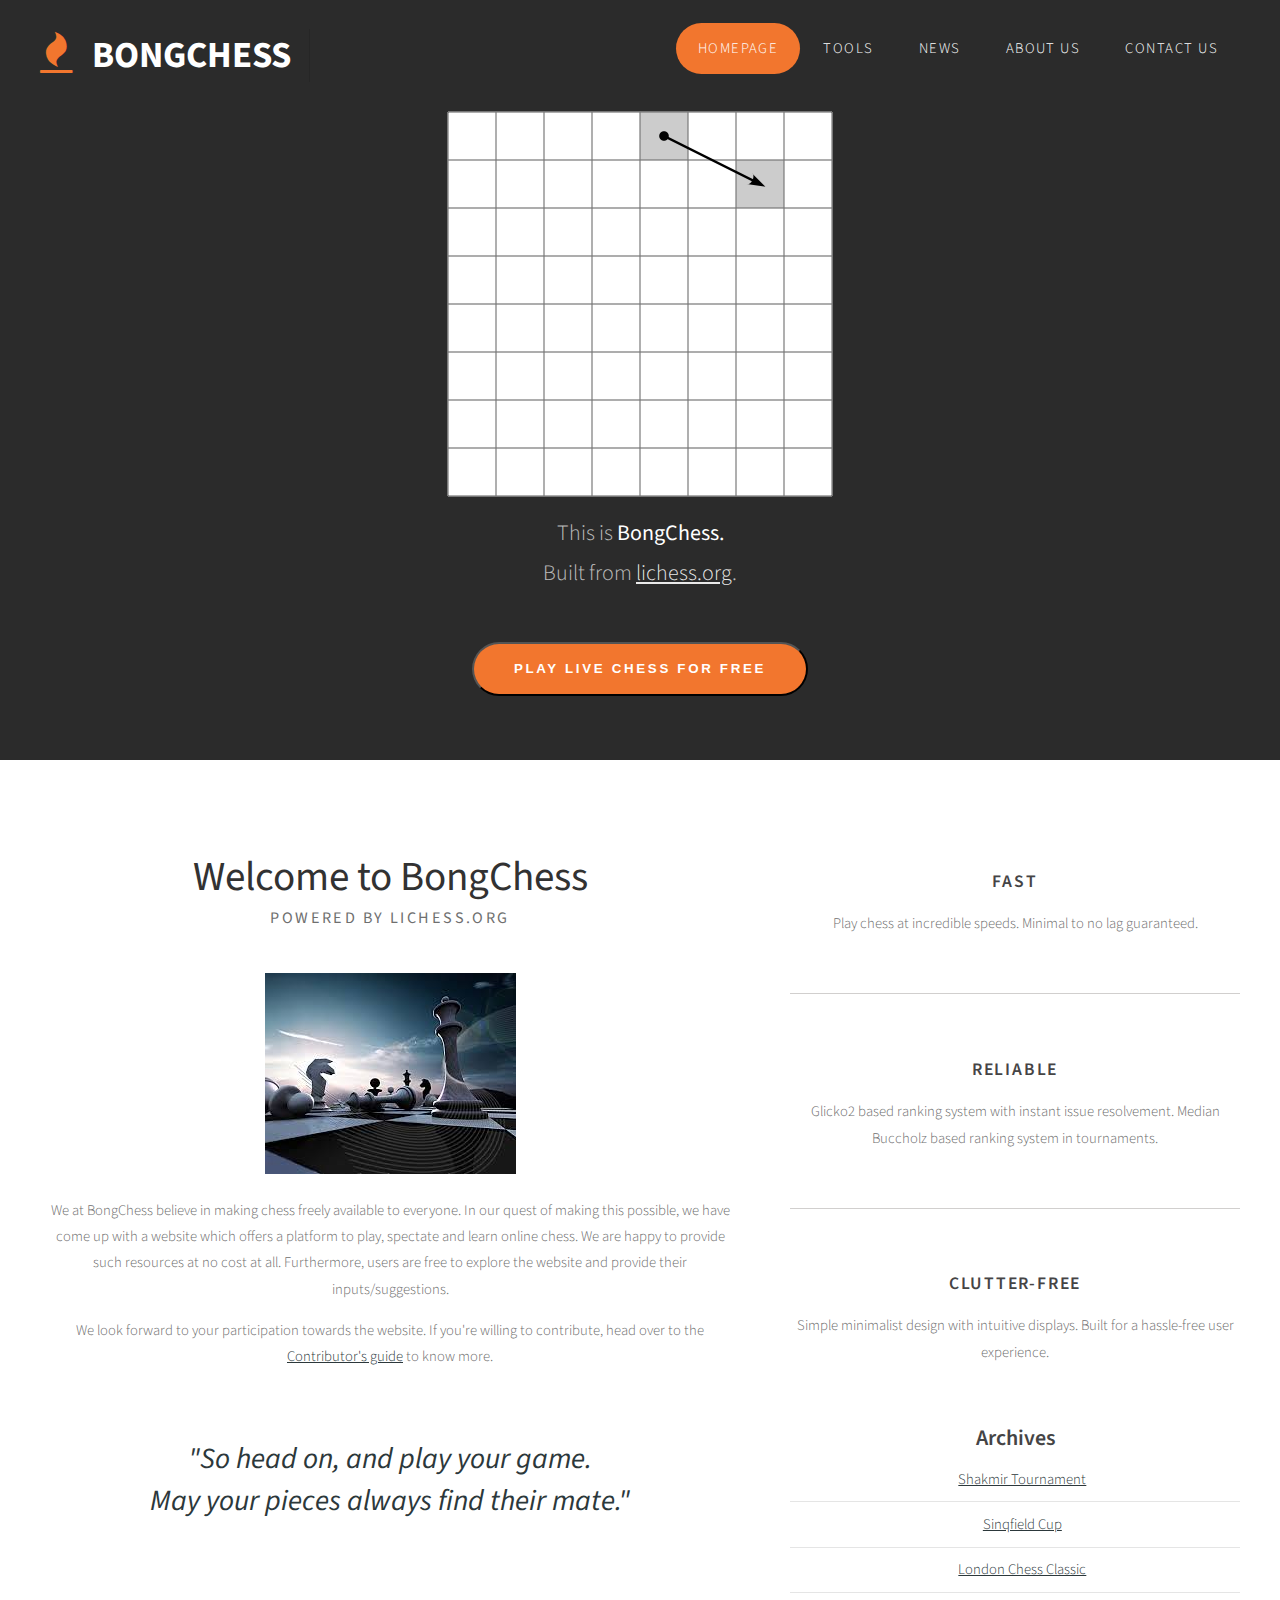
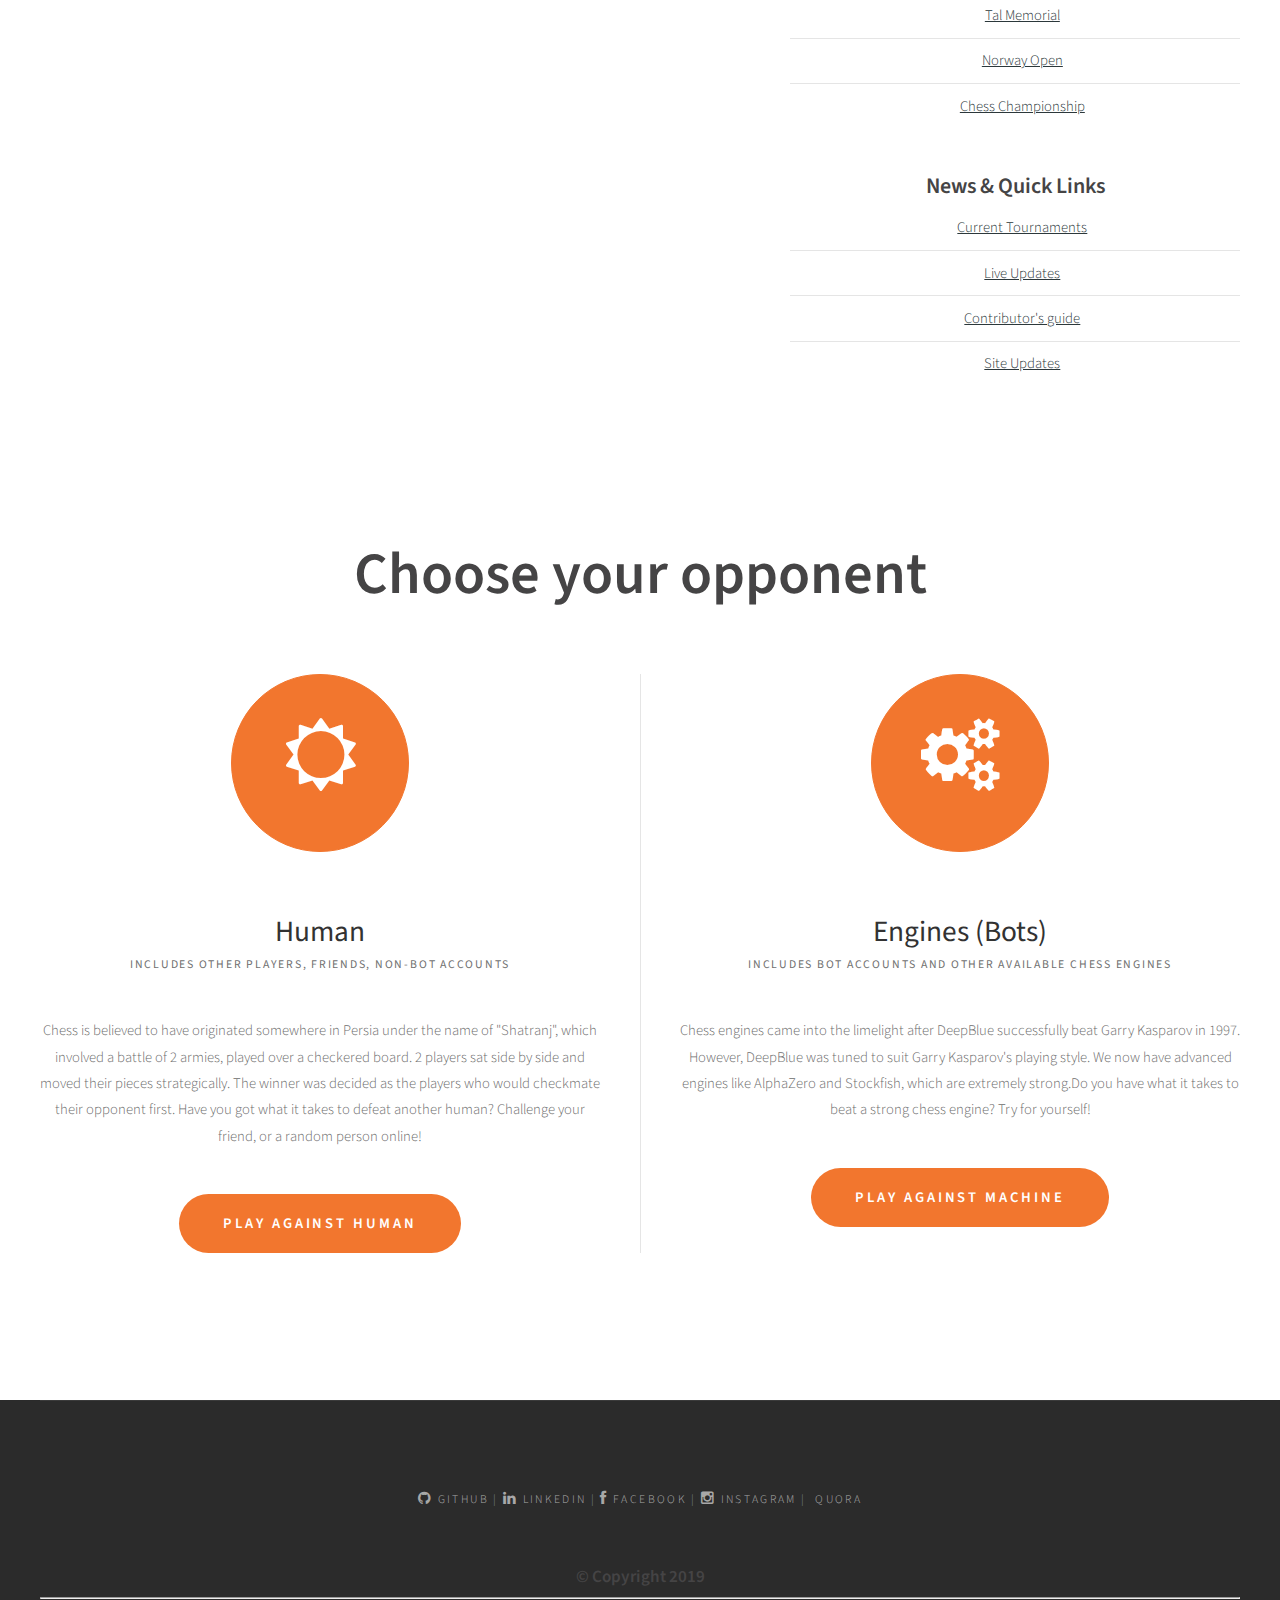
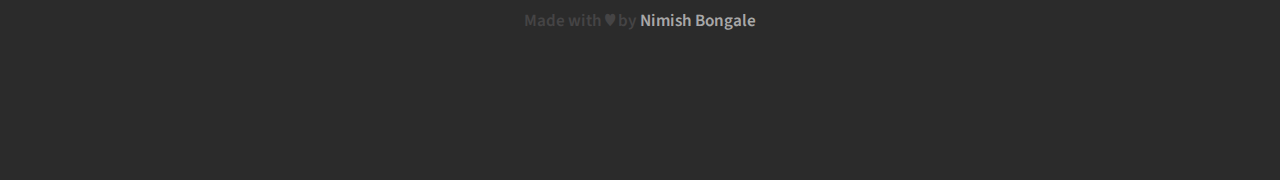
==== index.html @ 5dadd47b "Fixed spacing" ====
<!DOCTYPE html PUBLIC "-//W3C//DTD XHTML 1.0 Strict//EN" "http://www.w3.org/TR/xhtml1/DTD/xhtml1-strict.dtd">

<html xmlns="http://www.w3.org/1999/xhtml">
<head>
<meta http-equiv="Content-Type" content="text/html; charset=utf-8" />
<title></title>
<meta name="keywords" content="" />
<meta name="description" content="" />
<link href="http://fonts.googleapis.com/css?family=Source+Sans+Pro:200,300,400,600,700,900" rel="stylesheet" />
<link href="default.css" rel="stylesheet" type="text/css" media="all" />
<link href="fonts.css" rel="stylesheet" type="text/css" media="all" />

</head>

<body>
<div id="header-wrapper">
	<div id="header" class="container">
		<div id="logo">
			<h1><span class="fa fa-fire"></span><a href="./index.html">BongChess</a></h1>
		</div>
		<div id="menu">
			<ul>
				<li class="current_page_item"><a href="#" accesskey="1" title="">Homepage</a></li>
				<li><a href="./playpage.html" accesskey="2" title="">Tools</a></li>
				<li><a href="./news.html" accesskey="2" title="">News</a></li>
				<li><a href="./aboutus.html" accesskey="3" title="">About Us</a></li>
				<li><a href="./contactus.html" accesskey="4" title="">Contact Us</a></li>
			</ul>
		</div>
	</div>
	<center>
	<img src="images/knightstour.gif" alt="Not showing" lazyload="on"></img>
	</center>
</div>
<div id="banner-wrapper">
	<div id="banner" class="container">
		<p>This is <strong>BongChess.</strong><br>Built from <a href="https://www.lichess.org">lichess.org</a>.</p>
		<button class="button" onclick="scrollWin(0, 1600)">Play Live Chess For Free</button><br><br><br>
	</div>
</div>
<div id="wrapper">
<div id="page" class="container">
		<div id="content">
			<div class="title">
				<h2>Welcome to BongChess</h2>
				<span class="byline">Powered by lichess.org</span> </div>
			<p><img src="images/chessback.jpg" alt="Not showing" lazyload="on"/>
			</p>
			<p>We at BongChess believe in making chess freely available to everyone. In our quest of making this possible, we have come up with a website which offers a platform to play, spectate and learn online chess. We are happy to provide such resources at no cost at all. Furthermore, users are free to explore the website and provide their inputs/suggestions.</p>
			<p>We look forward to your participation towards the website. If you're willing to contribute, head over to the <a href="https://www.github.com/nimishbongale/BongChess">Contributor's guide</a> to know more.<br><br><br> <center><strong><a style="font-size:200%"><i>"So head on, and play your game.<br> May your pieces always find their mate."</strong></center></i></a></p>
		</div>
		<div id="sidebar">
			<ul class="style1">
				<li class="first">
					<h3>Fast</h3>
					<p>Play chess at incredible speeds. Minimal to no lag guaranteed.</p>
				</li>
				<li>
					<h3>Reliable</h3>
					<p>Glicko2 based ranking system with instant issue resolvement. Median Buccholz based ranking system in tournaments.</p>
				</li>
				<li>
					<h3>Clutter-Free</h3>
					<p>Simple minimalist design with intuitive displays. Built for a hassle-free user experience.</p>
				</li>
			</ul>
			<div id="stwo-col">
				<div class="sbox1">
					<h2>Archives</h2>
					<ul class="style2">
						<li><a href="https://www.fide.com/calendar.html">Shakmir Tournament</a></li>
						<li><a href="https://www.fide.com/calendar.html">Sinqfield Cup</a></li>
						<li><a href="https://www.fide.com/calendar.html">London Chess Classic</a></li>
						<li><a href="https://www.fide.com/calendar.html">Tal Memorial</a></li>
						<li><a href="https://www.fide.com/calendar.html">Norway Open</a></li>
						<li><a href="https://www.fide.com/calendar.html">Chess Championship</a></li>
					</ul>
				</div><br><br>
				<div class="sbox2">
					<h2>News & Quick Links</h2>
					<ul class="style2">
						<li><a href="https://www.fide.com/calendar.html">Current Tournaments</a></li>
						<li><a href="https://chess24.com/en/watch/live-tournaments">Live Updates</a></li>
						<li><a href="https://github.com/nimishbongale/BongChess/README.md">Contributor's guide</a></li>
						<li><a href="https://github.com/nimishbongale/BongChess">Site Updates</a></li>
					</ul>
				</div>
			</div>
		</div>
	</div>	<div id="featured-wrapper">
		<div id="featured" class="extra2 container">
			<div class="main-title">
				<h2>Choose your opponent</h2>
				<span class="byline"></span> </div>
	
			<div class="ebox1"> <span class="fa fa-sun-o"></span>
				<div class="title">
					<h2>Human</h2>
					<span class="byline">Includes other players, friends, non-bot accounts</span> </div>
				<p>Chess is believed to have originated somewhere in Persia under the name of "Shatranj", which involved a battle of 2 armies, played over a checkered board. 2 players sat side by side and moved their pieces strategically. The winner was decided as the players who would checkmate their opponent first.
					Have you got what it takes to defeat another human? Challenge your friend, or a random person online!
				</p>
				<a href="./pah.html" class="button">Play Against Human</a> </div>
			<div class="ebox2"> <span class="fa fa-cogs"></span>
				<div class="title">
					<h2>Engines (Bots)</h2>
					<span class="byline">Includes bot accounts and other available chess engines</span> </div>
				<p>Chess engines came into the limelight after DeepBlue successfully beat Garry Kasparov in 1997. However, DeepBlue was tuned to suit Garry Kasparov's playing style. We now have advanced engines like AlphaZero and Stockfish, which are extremely strong.Do you have what it takes to beat a strong chess engine? Try for yourself!</p>
				<a href="./pam.html" class="button">Play Against Machine</a> </div>
		</div>
	</div>
</div>
<div id="copyright" class="container">
	<p><a href="https://www.github.com/nimishbongale"><span class="fa fa-github"></span>&nbsp;Github</a><strong> | </strong><a href="https://www.linkedin.com/in/nimish-bongale"><span class="fa fa-linkedin"></span>&nbsp;Linkedin</a><strong> | </strong><a href="https://www.facebook.com/nimish.bongale"><span class="fa fa-facebook"></span>&nbsp;Facebook</a><strong> | </strong><a href="https://www.instagram.com/nimishbongale"><span class="fa fa-instagram"></span>&nbsp;Instagram</a><strong> | </strong><a href="https://www.quora.com/profile/Nimish-Bongale/profile/Nimish-Bongale"><span class="fa fa-quora"></span>&nbsp;Quora</a></p>
	<br><br><center><h3>&copy; Copyright 2019<hr>Made with &hearts; by <a href="https://www.linkedin.com/in/nimish-bongale">Nimish Bongale</a></h3></center>
</div>

<script>
	function scrollWin(x, y) {
	  window.scrollBy(x, y);
	}
	</script>
	</body>
</html>
---- default.css ----
html, body
{
	height: 100%;
}

body
{
	margin: 0px;
	padding: 0px;
	background: #2b2b2b;
	font-family: 'Source Sans Pro', sans-serif;
	font-size: 11pt;
	font-weight: 300;
	color: #6c6c6c
}

.container {
    margin-right: auto;
    margin-left: auto;
}

h1, h2, h3
{
	margin: 0;
	padding: 0;
	font-weight: 600;
	color: #454445;
}

p, ol, ul
{
	margin-top: 0;
}

ol, ul
{
	padding: 0;
	list-style: none;
}

p
{
	line-height: 180%;
}

a
{
	color: #2C383B;
}

a:hover
{
	text-decoration: none;
}

.bgimg{
	background-image: url("https://png.pngtree.com/thumb_back/fw800/back_pic/04/12/48/00581c2b95ac1d0.jpg");
	background-position: center;
  	background-repeat: no-repeat;
  	background-size: cover;
  	position: relative;
}
.container
{
	margin: 0px auto;
	width: 1200px;
}
	.image
{
	display: inline-block;
}

.image img
{
	display: block;
	width: 100%;
}

.image-full
{
	display: block;
	width: 100%;
	margin: 0 0 2em 0;
}

.image-left
{
	float: left;
	margin: 0 2em 2em 0;
}

.image-centered
{
	display: block;
	margin: 0 0 2em 0;
}

.image-centered img
{
	margin: 0 auto;
	width: auto;
}

	ul.style1
{
	margin: 0;
	padding: 0em 0em 0em 0em;
	overflow: hidden;
	list-style: none;
	color: #6c6c6c
}

ul.style1 li
{
	overflow: hidden;
	display: block;
	padding: 2.80em 0em;
	border-top: 1px solid #D1CFCE;
}

ul.style1 li:first-child
{
	padding-top: 0;
	border-top: none;
}

ul.style1 .image-left
{
	margin-bottom: 0;
}

ul.style1 h3
{
	padding: 1.2em 0em 1em 0em;
	letter-spacing: 0.10em;
	text-transform: uppercase;
	font-size: 1.2em;
	font-weight: 600;
	color: #454445;
}

ul.style1 a
{
	text-decoration: none;
	color: #525252;
}

ul.style1 a:hover
{
	text-decoration: underline;
	color: #525252;
}

ul.style2
{
	margin: 0;
	padding-top: 1em;
	list-style: none;
}

ul.style2 li
{
	border-top: solid 1px #E5E5E5;
	padding: 0.80em 0 0.80em 0;
	font-family: 0.80em;
}

ul.style2 li:before
{
	display: inline-block;
	padding: 4px;
	background: #DB3256;
}

ul.style2 a
{
	display: inline-block;
	margin-left: 1em;
}

ul.style2 li:first-child
{
	border-top: 0;
	padding-top: 0;
}

ul.style2 .icon
{
	color: #FFF;
}

ul.style3
{
	margin: 0;
	padding-top: 1em;
	list-style: none;
}

ul.style3 li
{
	border-top: solid 1px rgba(255,255,255,.2);
	padding: 1em 0 1em 0;
	font-family: 0.80em;
}

ul.style3 li:before
{
	display: inline-block;
	padding: 4px;
	background: #FFF;
}

ul.style3 a
{
	display: inline-block;
	margin-left: 1em;
	font-size: 1em !important;
	color: #FFF;
}

ul.style3 li:first-child
{
	border-top: 0;
	padding-top: 0;
}

ul.style3 .icon
{
	color: #DB3256;
}
	
ul.contact
{
	margin: 0;
	padding: 2em 0em 0em 0em;
	list-style: none;
}

ul.contact li
{
	display: inline-block;
	padding: 0em 0.30em;
	font-size: 1em;
}

ul.contact li span
{
	display: none;
	margin: 0;
	padding: 0;
}

ul.contact li a
{
	color: #FFF;
}

ul.contact li a:before
{
	display: inline-block;
	background: #3f3f3f;
	width: 40px;
	height: 40px;
	line-height: 40px;
	border-radius: 20px;
	text-align: center;
	color: #FFFFFF;
}

ul.contact li a.icon-twitter:before
{
	background: #2DAAE4;
}

ul.contact li a.icon-facebook:before
{
	background: #39599F;
}

ul.contact li a.icon-dribbble:before
{
	background: #C4376B;
}

ul.contact li a.icon-tumblr:before
{
	background: #31516A;
}

ul.contact li a.icon-rss:before
{
	background: #F2600B;
}

.button
{
	display: inline-block;
	padding: 1.3em 3em;
	background: #F2762E;
	border-radius: 30px;
	-moz-transition: opacity 0.25s ease-in-out;
	-webkit-transition: opacity 0.25s ease-in-out;
	-o-transition: opacity 0.25s ease-in-out;
	-ms-transition: opacity 0.25s ease-in-out;
	transition: opacity 0.25s ease-in-out;
	letter-spacing: 0.20em;
	text-decoration: none;
	text-transform: uppercase;
	font-weight: 600;
	color: #FFF;
}

.button:hover
{
	background: #E36922;
}

.button-big
{
	padding: 1.6em 4em;
	font-size: 1.4em;
	font-weight: 900;
}

.title
{
	margin-bottom: 3em;
}

.title h2
{
	font-weight: 400;
	font-size: 2.8em;
	color: #323232;
}

.title .byline
{
	letter-spacing: 0.15em;
	text-transform: uppercase;
	font-weight: 400;
	font-size: 1.1em;
	color: #6F6F6F;
}

#header-wrapper
{
	background: #2b2b2b;
}

#header
{
	position: relative;
	height: 100px;
}

#logo
{
	position: absolute;
	top: 2em;
	width: 100%;
}

#logo h1
{
	display: inline-block;
	font-size: 2.5em;
	text-transform: uppercase;
	font-weight: 700;
	color: #ED7070;
	padding-right: 0.50em;
	border-right: 1px solid rgba(0,0,0,.1);
}

#logo span
{
	display: inline-block;
	padding-right: .50em;
	letter-spacing: 0.10em;
	text-transform: uppercase;
	font-size: 0.90em;
}

#logo a
{
	text-decoration: none;
	color: #FFF;
}

#logo .fa
{
	color: #F2762E;
}

#logo .fa:after
{
	position: absolute;
	display: inline-block;
	padding-right: 2em;
}

#menu
{
	position: absolute;
	right: 0;
	top: 1.6em;
}

#menu ul
{
	display: inline-block;
}

#menu li
{
	display: block;
	float: left;
	text-align: center;
}

#menu li a, #menu li span
{
	display: inline-block;
	margin-left: 1px;
	padding: 1em 1.5em 1em 1.5em;
	letter-spacing: 0.10em;
	text-decoration: none;
	font-size: 1em;
	text-transform: uppercase;
	outline: 0;
	color: #FFF;
}

#menu .current_page_item a
{
	background: #F2762E;
	border-radius: 30px;
	color: #FFF;
}
	

#header-featured
{
	padding: 10em 0em;
	background-image: url(images/pic.jpg);
	background-position: center;
	background-size: cover;
}

#banner
{
	overflow: hidden;
	width: 1000px;
	text-align: center;
	color: rgba(255,255,255,.7);
	font-size: 1.5em;
}

#banner a
{
	color: rgba(255,255,255,.9);
}

#banner h2
{
	padding-bottom: 0.50em;
	font-weight: 400;
	font-size: 3em;
	color: #FFF;
}

#banner .button
{
	margin-top: 2em;
	border-radius: 50px;
}

#banner strong
{
	color: #FFF;
}

#banner span
{
	display: block;
	padding-top: 0.20em;
	text-transform: uppercase;
	font-size: 1.2em;
	color: #A2A2A2;
}

#wrapper
{
	background: #FFF;
}

#page
{
	overflow: hidden;
	padding: 6em 0em 0em 0em;
	background: #FFF;
	text-align: center;
}

#page .button
{
	margin-top: 2em;
}

#content
{
	float: left;
	width: 700px;
}


#sidebar
{
	float: right;
	width: 450px;
}

#copyright
{
	overflow: hidden;
	padding: 6em 0em 10em 0em;
	border-top: 1px solid rgba(255,255,255,0.08);
}

#copyright p
{
	letter-spacing: 0.20em;
	text-align: center;
	text-transform: uppercase;
	font-size: 0.80em;
	color: rgba(255,255,255,0.3);
}

#copyright a
{
	text-decoration: none;
	color: rgba(255,255,255,0.6);
}

#featured-wrapper
{
	overflow: hidden;
	padding: 10em 0em;
	background: #FFF;
	text-align: center;
}

#featured
{
	overflow: hidden;
}

#featured .main-title
{
	margin-bottom: 4em;
}

#featured .main-title h2
{
	font-size: 4em;
}

#featured .main-title .byline
{
	font-size: 2em;
}

#featured-wrapper .fa
{
	display: inline-block;
	margin-bottom: 1em;
	width: 3em;
	height: 3em;
	line-height: 3em;
	font-size: 4em;
	color: #FFF;
	background: #F2762E;
	border: 1px solid #F2762E;
	border-radius: 50%;
}

.column1,  .column2,  .column3,  .column4
{
	width: 282px;
}

.column1,  .column2
{
	float: left;
	margin-right: 24px;
}

.column3
{
	float: left;
}

.column4
{
	float: right;
}

#slider-wrapper
{
	padding: 6em 0em;
	background: #DB3256;
}

#slider
{
	margin: 0em auto 0em auto;
	width: 1200px;
	position: relative;
}

#slider .viewer
{
	width: 1000px;
	height: 375px;
	margin: 0 auto;
	overflow: hidden;
}

#slider .viewer .reel
{
	display: none;
	height: 375px;
}

#slider .viewer .reel .slide
{
	position: relative;
	width: 1000px;
	height: 375px;
}

#slider .viewer .reel h2
{
	position: absolute;
	top: 130px;
	left: 0;
	width: 1200px;
	height: 80px;
	line-height: 80px;
	background: #111111;
	text-align: center;
	opacity: 0.85;
	font-weight: normal;
	color: #ffffff;
	font-size: 2.25em;
}

#slider .viewer .reel p
{
	position: absolute;
	top: 210px;
	left: 0;
	width: 1200px;
	height: 40px;
	line-height: 40px;
	background: #0074C6;
	text-align: center;
	opacity: 0.85;
	font-weight: normal;
	color: #ffffff;
	font-size: 1.1em;
}

#slider .icon
{
	font-size: 4em;
	color: #FFF;
}

#slider .previous-button
{
	position: absolute;
	top: 150px;
	left: 0;
}

#slider .next-button
{
	position: absolute;
	top: 150px;
	right: 0;
}

#slider .indicator
{
	margin: 30px auto 0 auto;
}

#slider .indicator ul
{
	list-style: none;
	padding: 0;
	margin: 0;
	text-align: center;
}

#slider .indicator ul li
{
	display: inline-block;
	width: 12px;
	height: 12px;
	text-indent: -9999em;
	background: #c8c8c8;
	margin: 0 2px 0 2px;
	border-radius: 8px;
	border-bottom: solid 1px #ffffff;
	border-top: solid 1px #909090;
}

#slider .indicator ul li.active
{
	background: #505050;
	border-top: solid 1px #505050;
}

#footer-wrapper
{
	overflow: hidden;
	padding: 7em 0em;
	color: rgba(255,255,255,0.5);
}


#footer .title h2
{
	font-size: 2em;
	font-weight: 300;
	color: #FFF;
}

#footer .title .byline
{
	display: block;
	padding-top: 1em;
	text-transform: uppercase;
	font-size: 0.80em;
	color: rgba(255,255,255,0.5);
}

#footer .column1,
#footer .column2
{
	width: 560px;
}

#footer .column1
{
	float: left;
}

#footer .column2
{
	float: right;
}

#footer .button
{
	margin-top: 2em;
}

#extra
{
	overflow: hidden;
	margin: 5em auto 2em auto;
	padding: 2em 0em 2em 0em;
	background: #ECECEC;
}

#extra h2
{
	margin: 0em;
	padding: 0em;
	font-weight: 400;
	font-size: 2.4em;
	color: #555555;
}

#extra span
{
	display: block;
	padding-top: 0.20em;
	text-transform: uppercase;
	font-size: 1.2em;
	color: #A2A2A2;
}

.margin-btm
{
	overflow: hidden;
	margin-bottom: 5em;
	padding-bottom: 5em;
	border-bottom: 1px solid rgba(0,0,0,.1);
}

.extra2 .button
{
	margin-top: 2em;
}

.extra2 .title h2
{
	font-size: 2em;
}

.extra2 .title .byline
{
	font-size: 0.80em;
}

.extra2 .ebox1,
.extra2 .ebox2
{
	width: 560px;
}

.extra2  .ebox1
{
	float: left;
	padding-right: 40px;
	border-right: 1px solid rgba(0,0,0,.1);
}

.extra2 .ebox2
{
	float: right;
}
---- fonts.css ----
@charset 'UTF-8';

@font-face
{
	font-family: 'FontAwesome';
	src: url('fonts/fontawesome-webfont.eot?v=3.0.1');
	src: url('fonts/fontawesome-webfont.eot?#iefix&v=3.0.1') format('embedded-opentype'),
	     url('fonts/fontawesome-webfont.woff?v=3.0.1') format('woff'),
	     url('fonts/fontawesome-webfont.ttf?v=3.0.1') format('truetype'),
	     url('fonts/fontawesome-webfont.svg#FontAwesome') format('svg');
	font-weight: normal;
	font-style: normal;
}

@font-face
{
	font-family: 'Font-Awesome-Social';
	src: url('fonts/fontawesome-social-webfont.eot');
	src: url('fonts/fontawesome-social-webfont.eot?#iefix') format('embedded-opentype'),
	     url('fonts/fontawesome-social-webfont.woff') format('woff'),
		 url('fonts/fontawesome-social-webfont.ttf') format('truetype'),
		 url('fonts/fontawesome-social-webfont.svg#Font-Awesome-More') format('svg');
	font-weight: normal;
	font-style: normal;
}

.fa
	{
		text-decoration: none;
	}

		.fa:before
		{
			display:inline-block;
			font-family: FontAwesome;
			font-size: 1.25em;
			text-decoration: none;
			font-style: normal;
			font-weight: normal;
			line-height: 1;
			-webkit-font-smoothing:antialiased;
			-moz-osx-font-smoothing:grayscale;
		}

		.fa-lg{font-size:1.3333333333333333em;line-height:.75em;vertical-align:-15%}
		.fa-2x{font-size:2em}
		.fa-3x{font-size:3em}
		.fa-4x{font-size:4em}
		.fa-5x{font-size:5em}
		.fa-fw{width:1.2857142857142858em;text-align:center}
		.fa-ul{padding-left:0;margin-left:2.142857142857143em;list-style-type:none}.fa-ul>li{position:relative}
		.fa-li{position:absolute;left:-2.142857142857143em;width:2.142857142857143em;top:.14285714285714285em;text-align:center}.fa-li.fa-lg{left:-1.8571428571428572em}
		.fa-border{padding:.2em .25em .15em;border:solid .08em #eee;border-radius:.1em}
		.pull-right{float:right}
		.pull-left{float:left}
		.fa.pull-left{margin-right:.3em}
		.fa.pull-right{margin-left:.3em}
		.fa-spin{-webkit-animation:spin 2s infinite linear;-moz-animation:spin 2s infinite linear;-o-animation:spin 2s infinite linear;animation:spin 2s infinite linear}
		@-moz-keyframes spin{0%{-moz-transform:rotate(0deg)} 100%{-moz-transform:rotate(359deg)}}@-webkit-keyframes spin{0%{-webkit-transform:rotate(0deg)} 100%{-webkit-transform:rotate(359deg)}}@-o-keyframes spin{0%{-o-transform:rotate(0deg)} 100%{-o-transform:rotate(359deg)}}@-ms-keyframes spin{0%{-ms-transform:rotate(0deg)} 100%{-ms-transform:rotate(359deg)}}@keyframes spin{0%{transform:rotate(0deg)} 100%{transform:rotate(359deg)}}.fa-rotate-90{filter:progid:DXImageTransform.Microsoft.BasicImage(rotation=1);-webkit-transform:rotate(90deg);-moz-transform:rotate(90deg);-ms-transform:rotate(90deg);-o-transform:rotate(90deg);transform:rotate(90deg)}
		.fa-rotate-180{filter:progid:DXImageTransform.Microsoft.BasicImage(rotation=2);-webkit-transform:rotate(180deg);-moz-transform:rotate(180deg);-ms-transform:rotate(180deg);-o-transform:rotate(180deg);transform:rotate(180deg)}
		.fa-rotate-270{filter:progid:DXImageTransform.Microsoft.BasicImage(rotation=3);-webkit-transform:rotate(270deg);-moz-transform:rotate(270deg);-ms-transform:rotate(270deg);-o-transform:rotate(270deg);transform:rotate(270deg)}
		.fa-flip-horizontal{filter:progid:DXImageTransform.Microsoft.BasicImage(rotation=0, mirror=1);-webkit-transform:scale(-1, 1);-moz-transform:scale(-1, 1);-ms-transform:scale(-1, 1);-o-transform:scale(-1, 1);transform:scale(-1, 1)}
		.fa-flip-vertical{filter:progid:DXImageTransform.Microsoft.BasicImage(rotation=2, mirror=1);-webkit-transform:scale(1, -1);-moz-transform:scale(1, -1);-ms-transform:scale(1, -1);-o-transform:scale(1, -1);transform:scale(1, -1)}
		.fa-stack{position:relative;display:inline-block;width:2em;height:2em;line-height:2em;vertical-align:middle}
		.fa-stack-1x,.fa-stack-2x{position:absolute;left:0;width:100%;text-align:center}
		.fa-stack-1x{line-height:inherit}
		.fa-stack-2x{font-size:2em}
		.fa-inverse{color:#fff}
		.fa-glass:before{content:"\f000"}
		.fa-music:before{content:"\f001"}
		.fa-search:before{content:"\f002"}
		.fa-envelope-o:before{content:"\f003"}
		.fa-heart:before{content:"\f004"}
		.fa-star:before{content:"\f005"}
		.fa-star-o:before{content:"\f006"}
		.fa-user:before{content:"\f007"}
		.fa-film:before{content:"\f008"}
		.fa-th-large:before{content:"\f009"}
		.fa-th:before{content:"\f00a"}
		.fa-th-list:before{content:"\f00b"}
		.fa-check:before{content:"\f00c"}
		.fa-times:before{content:"\f00d"}
		.fa-search-plus:before{content:"\f00e"}
		.fa-search-minus:before{content:"\f010"}
		.fa-power-off:before{content:"\f011"}
		.fa-signal:before{content:"\f012"}
		.fa-gear:before,.fa-cog:before{content:"\f013"}
		.fa-trash-o:before{content:"\f014"}
		.fa-home:before{content:"\f015"}
		.fa-file-o:before{content:"\f016"}
		.fa-clock-o:before{content:"\f017"}
		.fa-road:before{content:"\f018"}
		.fa-download:before{content:"\f019"}
		.fa-arrow-circle-o-down:before{content:"\f01a"}
		.fa-arrow-circle-o-up:before{content:"\f01b"}
		.fa-inbox:before{content:"\f01c"}
		.fa-play-circle-o:before{content:"\f01d"}
		.fa-rotate-right:before,.fa-repeat:before{content:"\f01e"}
		.fa-refresh:before{content:"\f021"}
		.fa-list-alt:before{content:"\f022"}
		.fa-lock:before{content:"\f023"}
		.fa-flag:before{content:"\f024"}
		.fa-headphones:before{content:"\f025"}
		.fa-volume-off:before{content:"\f026"}
		.fa-volume-down:before{content:"\f027"}
		.fa-volume-up:before{content:"\f028"}
		.fa-qrcode:before{content:"\f029"}
		.fa-barcode:before{content:"\f02a"}
		.fa-tag:before{content:"\f02b"}
		.fa-tags:before{content:"\f02c"}
		.fa-book:before{content:"\f02d"}
		.fa-bookmark:before{content:"\f02e"}
		.fa-print:before{content:"\f02f"}
		.fa-camera:before{content:"\f030"}
		.fa-font:before{content:"\f031"}
		.fa-bold:before{content:"\f032"}
		.fa-italic:before{content:"\f033"}
		.fa-text-height:before{content:"\f034"}
		.fa-text-width:before{content:"\f035"}
		.fa-align-left:before{content:"\f036"}
		.fa-align-center:before{content:"\f037"}
		.fa-align-right:before{content:"\f038"}
		.fa-align-justify:before{content:"\f039"}
		.fa-list:before{content:"\f03a"}
		.fa-dedent:before,.fa-outdent:before{content:"\f03b"}
		.fa-indent:before{content:"\f03c"}
		.fa-video-camera:before{content:"\f03d"}
		.fa-picture-o:before{content:"\f03e"}
		.fa-pencil:before{content:"\f040"}
		.fa-map-marker:before{content:"\f041"}
		.fa-adjust:before{content:"\f042"}
		.fa-tint:before{content:"\f043"}
		.fa-edit:before,.fa-pencil-square-o:before{content:"\f044"}
		.fa-share-square-o:before{content:"\f045"}
		.fa-check-square-o:before{content:"\f046"}
		.fa-move:before{content:"\f047"}
		.fa-step-backward:before{content:"\f048"}
		.fa-fast-backward:before{content:"\f049"}
		.fa-backward:before{content:"\f04a"}
		.fa-play:before{content:"\f04b"}
		.fa-pause:before{content:"\f04c"}
		.fa-stop:before{content:"\f04d"}
		.fa-forward:before{content:"\f04e"}
		.fa-fast-forward:before{content:"\f050"}
		.fa-step-forward:before{content:"\f051"}
		.fa-eject:before{content:"\f052"}
		.fa-chevron-left:before{content:"\f053"}
		.fa-chevron-right:before{content:"\f054"}
		.fa-plus-circle:before{content:"\f055"}
		.fa-minus-circle:before{content:"\f056"}
		.fa-times-circle:before{content:"\f057"}
		.fa-check-circle:before{content:"\f058"}
		.fa-question-circle:before{content:"\f059"}
		.fa-info-circle:before{content:"\f05a"}
		.fa-crosshairs:before{content:"\f05b"}
		.fa-times-circle-o:before{content:"\f05c"}
		.fa-check-circle-o:before{content:"\f05d"}
		.fa-ban:before{content:"\f05e"}
		.fa-arrow-left:before{content:"\f060"}
		.fa-arrow-right:before{content:"\f061"}
		.fa-arrow-up:before{content:"\f062"}
		.fa-arrow-down:before{content:"\f063"}
		.fa-mail-forward:before,.fa-share:before{content:"\f064"}
		.fa-resize-full:before{content:"\f065"}
		.fa-resize-small:before{content:"\f066"}
		.fa-plus:before{content:"\f067"}
		.fa-minus:before{content:"\f068"}
		.fa-asterisk:before{content:"\f069"}
		.fa-exclamation-circle:before{content:"\f06a"}
		.fa-gift:before{content:"\f06b"}
		.fa-leaf:before{content:"\f06c"}
		.fa-fire:before{content:"\f06d"}
		.fa-eye:before{content:"\f06e"}
		.fa-eye-slash:before{content:"\f070"}
		.fa-warning:before,.fa-exclamation-triangle:before{content:"\f071"}
		.fa-plane:before{content:"\f072"}
		.fa-calendar:before{content:"\f073"}
		.fa-random:before{content:"\f074"}
		.fa-comment:before{content:"\f075"}
		.fa-magnet:before{content:"\f076"}
		.fa-chevron-up:before{content:"\f077"}
		.fa-chevron-down:before{content:"\f078"}
		.fa-retweet:before{content:"\f079"}
		.fa-shopping-cart:before{content:"\f07a"}
		.fa-folder:before{content:"\f07b"}
		.fa-folder-open:before{content:"\f07c"}
		.fa-resize-vertical:before{content:"\f07d"}
		.fa-resize-horizontal:before{content:"\f07e"}
		.fa-bar-chart-o:before{content:"\f080"}
		.fa-twitter-square:before{content:"\f081"}
		.fa-facebook-square:before{content:"\f082"}
		.fa-camera-retro:before{content:"\f083"}
		.fa-key:before{content:"\f084"}
		.fa-gears:before,.fa-cogs:before{content:"\f085"}
		.fa-comments:before{content:"\f086"}
		.fa-thumbs-o-up:before{content:"\f087"}
		.fa-thumbs-o-down:before{content:"\f088"}
		.fa-star-half:before{content:"\f089"}
		.fa-heart-o:before{content:"\f08a"}
		.fa-sign-out:before{content:"\f08b"}
		.fa-linkedin-square:before{content:"\f08c"}
		.fa-thumb-tack:before{content:"\f08d"}
		.fa-external-link:before{content:"\f08e"}
		.fa-sign-in:before{content:"\f090"}
		.fa-trophy:before{content:"\f091"}
		.fa-github-square:before{content:"\f092"}
		.fa-upload:before{content:"\f093"}
		.fa-lemon-o:before{content:"\f094"}
		.fa-phone:before{content:"\f095"}
		.fa-square-o:before{content:"\f096"}
		.fa-bookmark-o:before{content:"\f097"}
		.fa-phone-square:before{content:"\f098"}
		.fa-twitter:before{content:"\f099"}
		.fa-facebook:before{content:"\f09a"}
		.fa-github:before{content:"\f09b"}
		.fa-unlock:before{content:"\f09c"}
		.fa-credit-card:before{content:"\f09d"}
		.fa-rss:before{content:"\f09e"}
		.fa-hdd-o:before{content:"\f0a0"}
		.fa-bullhorn:before{content:"\f0a1"}
		.fa-bell:before{content:"\f0f3"}
		.fa-certificate:before{content:"\f0a3"}
		.fa-hand-o-right:before{content:"\f0a4"}
		.fa-hand-o-left:before{content:"\f0a5"}
		.fa-hand-o-up:before{content:"\f0a6"}
		.fa-hand-o-down:before{content:"\f0a7"}
		.fa-arrow-circle-left:before{content:"\f0a8"}
		.fa-arrow-circle-right:before{content:"\f0a9"}
		.fa-arrow-circle-up:before{content:"\f0aa"}
		.fa-arrow-circle-down:before{content:"\f0ab"}
		.fa-globe:before{content:"\f0ac"}
		.fa-wrench:before{content:"\f0ad"}
		.fa-tasks:before{content:"\f0ae"}
		.fa-filter:before{content:"\f0b0"}
		.fa-briefcase:before{content:"\f0b1"}
		.fa-fullscreen:before{content:"\f0b2"}
		.fa-group:before{content:"\f0c0"}
		.fa-chain:before,.fa-link:before{content:"\f0c1"}
		.fa-cloud:before{content:"\f0c2"}
		.fa-flask:before{content:"\f0c3"}
		.fa-cut:before,.fa-scissors:before{content:"\f0c4"}
		.fa-copy:before,.fa-files-o:before{content:"\f0c5"}
		.fa-paperclip:before{content:"\f0c6"}
		.fa-save:before,.fa-floppy-o:before{content:"\f0c7"}
		.fa-square:before{content:"\f0c8"}
		.fa-reorder:before{content:"\f0c9"}
		.fa-list-ul:before{content:"\f0ca"}
		.fa-list-ol:before{content:"\f0cb"}
		.fa-strikethrough:before{content:"\f0cc"}
		.fa-underline:before{content:"\f0cd"}
		.fa-table:before{content:"\f0ce"}
		.fa-magic:before{content:"\f0d0"}
		.fa-truck:before{content:"\f0d1"}
		.fa-pinterest:before{content:"\f0d2"}
		.fa-pinterest-square:before{content:"\f0d3"}
		.fa-google-plus-square:before{content:"\f0d4"}
		.fa-google-plus:before{content:"\f0d5"}
		.fa-money:before{content:"\f0d6"}
		.fa-caret-down:before{content:"\f0d7"}
		.fa-caret-up:before{content:"\f0d8"}
		.fa-caret-left:before{content:"\f0d9"}
		.fa-caret-right:before{content:"\f0da"}
		.fa-columns:before{content:"\f0db"}
		.fa-unsorted:before,.fa-sort:before{content:"\f0dc"}
		.fa-sort-down:before,.fa-sort-asc:before{content:"\f0dd"}
		.fa-sort-up:before,.fa-sort-desc:before{content:"\f0de"}
		.fa-envelope:before{content:"\f0e0"}
		.fa-linkedin:before{content:"\f0e1"}
		.fa-rotate-left:before,.fa-undo:before{content:"\f0e2"}
		.fa-legal:before,.fa-gavel:before{content:"\f0e3"}
		.fa-dashboard:before,.fa-tachometer:before{content:"\f0e4"}
		.fa-comment-o:before{content:"\f0e5"}
		.fa-comments-o:before{content:"\f0e6"}
		.fa-flash:before,.fa-bolt:before{content:"\f0e7"}
		.fa-sitemap:before{content:"\f0e8"}
		.fa-umbrella:before{content:"\f0e9"}
		.fa-paste:before,.fa-clipboard:before{content:"\f0ea"}
		.fa-lightbulb-o:before{content:"\f0eb"}
		.fa-exchange:before{content:"\f0ec"}
		.fa-cloud-download:before{content:"\f0ed"}
		.fa-cloud-upload:before{content:"\f0ee"}
		.fa-user-md:before{content:"\f0f0"}
		.fa-stethoscope:before{content:"\f0f1"}
		.fa-suitcase:before{content:"\f0f2"}
		.fa-bell-o:before{content:"\f0a2"}
		.fa-coffee:before{content:"\f0f4"}
		.fa-cutlery:before{content:"\f0f5"}
		.fa-file-text-o:before{content:"\f0f6"}
		.fa-building:before{content:"\f0f7"}
		.fa-hospital:before{content:"\f0f8"}
		.fa-ambulance:before{content:"\f0f9"}
		.fa-medkit:before{content:"\f0fa"}
		.fa-fighter-jet:before{content:"\f0fb"}
		.fa-beer:before{content:"\f0fc"}
		.fa-h-square:before{content:"\f0fd"}
		.fa-plus-square:before{content:"\f0fe"}
		.fa-angle-double-left:before{content:"\f100"}
		.fa-angle-double-right:before{content:"\f101"}
		.fa-angle-double-up:before{content:"\f102"}
		.fa-angle-double-down:before{content:"\f103"}
		.fa-angle-left:before{content:"\f104"}
		.fa-angle-right:before{content:"\f105"}
		.fa-angle-up:before{content:"\f106"}
		.fa-angle-down:before{content:"\f107"}
		.fa-desktop:before{content:"\f108"}
		.fa-laptop:before{content:"\f109"}
		.fa-tablet:before{content:"\f10a"}
		.fa-mobile-phone:before,.fa-mobile:before{content:"\f10b"}
		.fa-circle-o:before{content:"\f10c"}
		.fa-quote-left:before{content:"\f10d"}
		.fa-quote-right:before{content:"\f10e"}
		.fa-spinner:before{content:"\f110"}
		.fa-circle:before{content:"\f111"}
		.fa-mail-reply:before,.fa-reply:before{content:"\f112"}
		.fa-github-alt:before{content:"\f113"}
		.fa-folder-o:before{content:"\f114"}
		.fa-folder-open-o:before{content:"\f115"}
		.fa-expand-o:before{content:"\f116"}
		.fa-collapse-o:before{content:"\f117"}
		.fa-smile-o:before{content:"\f118"}
		.fa-frown-o:before{content:"\f119"}
		.fa-meh-o:before{content:"\f11a"}
		.fa-gamepad:before{content:"\f11b"}
		.fa-keyboard-o:before{content:"\f11c"}
		.fa-flag-o:before{content:"\f11d"}
		.fa-flag-checkered:before{content:"\f11e"}
		.fa-terminal:before{content:"\f120"}
		.fa-code:before{content:"\f121"}
		.fa-reply-all:before{content:"\f122"}
		.fa-mail-reply-all:before{content:"\f122"}
		.fa-star-half-empty:before,.fa-star-half-full:before,.fa-star-half-o:before{content:"\f123"}
		.fa-location-arrow:before{content:"\f124"}
		.fa-crop:before{content:"\f125"}
		.fa-code-fork:before{content:"\f126"}
		.fa-unlink:before,.fa-chain-broken:before{content:"\f127"}
		.fa-question:before{content:"\f128"}
		.fa-info:before{content:"\f129"}
		.fa-exclamation:before{content:"\f12a"}
		.fa-superscript:before{content:"\f12b"}
		.fa-subscript:before{content:"\f12c"}
		.fa-eraser:before{content:"\f12d"}
		.fa-puzzle-piece:before{content:"\f12e"}
		.fa-microphone:before{content:"\f130"}
		.fa-microphone-slash:before{content:"\f131"}
		.fa-shield:before{content:"\f132"}
		.fa-calendar-o:before{content:"\f133"}
		.fa-fire-extinguisher:before{content:"\f134"}
		.fa-rocket:before{content:"\f135"}
		.fa-maxcdn:before{content:"\f136"}
		.fa-chevron-circle-left:before{content:"\f137"}
		.fa-chevron-circle-right:before{content:"\f138"}
		.fa-chevron-circle-up:before{content:"\f139"}
		.fa-chevron-circle-down:before{content:"\f13a"}
		.fa-html5:before{content:"\f13b"}
		.fa-css3:before{content:"\f13c"}
		.fa-anchor:before{content:"\f13d"}
		.fa-unlock-o:before{content:"\f13e"}
		.fa-bullseye:before{content:"\f140"}
		.fa-ellipsis-horizontal:before{content:"\f141"}
		.fa-ellipsis-vertical:before{content:"\f142"}
		.fa-rss-square:before{content:"\f143"}
		.fa-play-circle:before{content:"\f144"}
		.fa-ticket:before{content:"\f145"}
		.fa-minus-square:before{content:"\f146"}
		.fa-minus-square-o:before{content:"\f147"}
		.fa-level-up:before{content:"\f148"}
		.fa-level-down:before{content:"\f149"}
		.fa-check-square:before{content:"\f14a"}
		.fa-pencil-square:before{content:"\f14b"}
		.fa-external-link-square:before{content:"\f14c"}
		.fa-share-square:before{content:"\f14d"}
		.fa-compass:before{content:"\f14e"}
		.fa-toggle-down:before,.fa-caret-square-o-down:before{content:"\f150"}
		.fa-toggle-up:before,.fa-caret-square-o-up:before{content:"\f151"}
		.fa-toggle-right:before,.fa-caret-square-o-right:before{content:"\f152"}
		.fa-euro:before,.fa-eur:before{content:"\f153"}
		.fa-gbp:before{content:"\f154"}
		.fa-dollar:before,.fa-usd:before{content:"\f155"}
		.fa-rupee:before,.fa-inr:before{content:"\f156"}
		.fa-cny:before,.fa-rmb:before,.fa-yen:before,.fa-jpy:before{content:"\f157"}
		.fa-ruble:before,.fa-rouble:before,.fa-rub:before{content:"\f158"}
		.fa-won:before,.fa-krw:before{content:"\f159"}
		.fa-bitcoin:before,.fa-btc:before{content:"\f15a"}
		.fa-file:before{content:"\f15b"}
		.fa-file-text:before{content:"\f15c"}
		.fa-sort-alpha-asc:before{content:"\f15d"}
		.fa-sort-alpha-desc:before{content:"\f15e"}
		.fa-sort-amount-asc:before{content:"\f160"}
		.fa-sort-amount-desc:before{content:"\f161"}
		.fa-sort-numeric-asc:before{content:"\f162"}
		.fa-sort-numeric-desc:before{content:"\f163"}
		.fa-thumbs-up:before{content:"\f164"}
		.fa-thumbs-down:before{content:"\f165"}
		.fa-youtube-square:before{content:"\f166"}
		.fa-youtube:before{content:"\f167"}
		.fa-xing:before{content:"\f168"}
		.fa-xing-square:before{content:"\f169"}
		.fa-youtube-play:before{content:"\f16a"}
		.fa-dropbox:before{content:"\f16b"}
		.fa-stack-overflow:before{content:"\f16c"}
		.fa-instagram:before{content:"\f16d"}
		.fa-flickr:before{content:"\f16e"}
		.fa-adn:before{content:"\f170"}
		.fa-bitbucket:before{content:"\f171"}
		.fa-bitbucket-square:before{content:"\f172"}
		.fa-tumblr:before{content:"\f173"}
		.fa-tumblr-square:before{content:"\f174"}
		.fa-long-arrow-down:before{content:"\f175"}
		.fa-long-arrow-up:before{content:"\f176"}
		.fa-long-arrow-left:before{content:"\f177"}
		.fa-long-arrow-right:before{content:"\f178"}
		.fa-apple:before{content:"\f179"}
		.fa-windows:before{content:"\f17a"}
		.fa-android:before{content:"\f17b"}
		.fa-linux:before{content:"\f17c"}
		.fa-dribbble:before{content:"\f17d"}
		.fa-skype:before{content:"\f17e"}
		.fa-foursquare:before{content:"\f180"}
		.fa-trello:before{content:"\f181"}
		.fa-female:before{content:"\f182"}
		.fa-male:before{content:"\f183"}
		.fa-gittip:before{content:"\f184"}
		.fa-sun-o:before{content:"\f185"}
		.fa-moon-o:before{content:"\f186"}
		.fa-archive:before{content:"\f187"}
		.fa-bug:before{content:"\f188"}
		.fa-vk:before{content:"\f189"}
		.fa-weibo:before{content:"\f18a"}
		.fa-renren:before{content:"\f18b"}
		.fa-pagelines:before{content:"\f18c"}
		.fa-stack-exchange:before{content:"\f18d"}
		.fa-arrow-circle-o-right:before{content:"\f18e"}
		.fa-arrow-circle-o-left:before{content:"\f190"}
		.fa-toggle-left:before,.fa-caret-square-o-left:before{content:"\f191"}
		.fa-dot-circle-o:before{content:"\f192"}
		.fa-wheelchair:before{content:"\f193"}
		.fa-vimeo-square:before{content:"\f194"}
		.fa-turkish-lira:before,.fa-try:before{content:"\f195"}
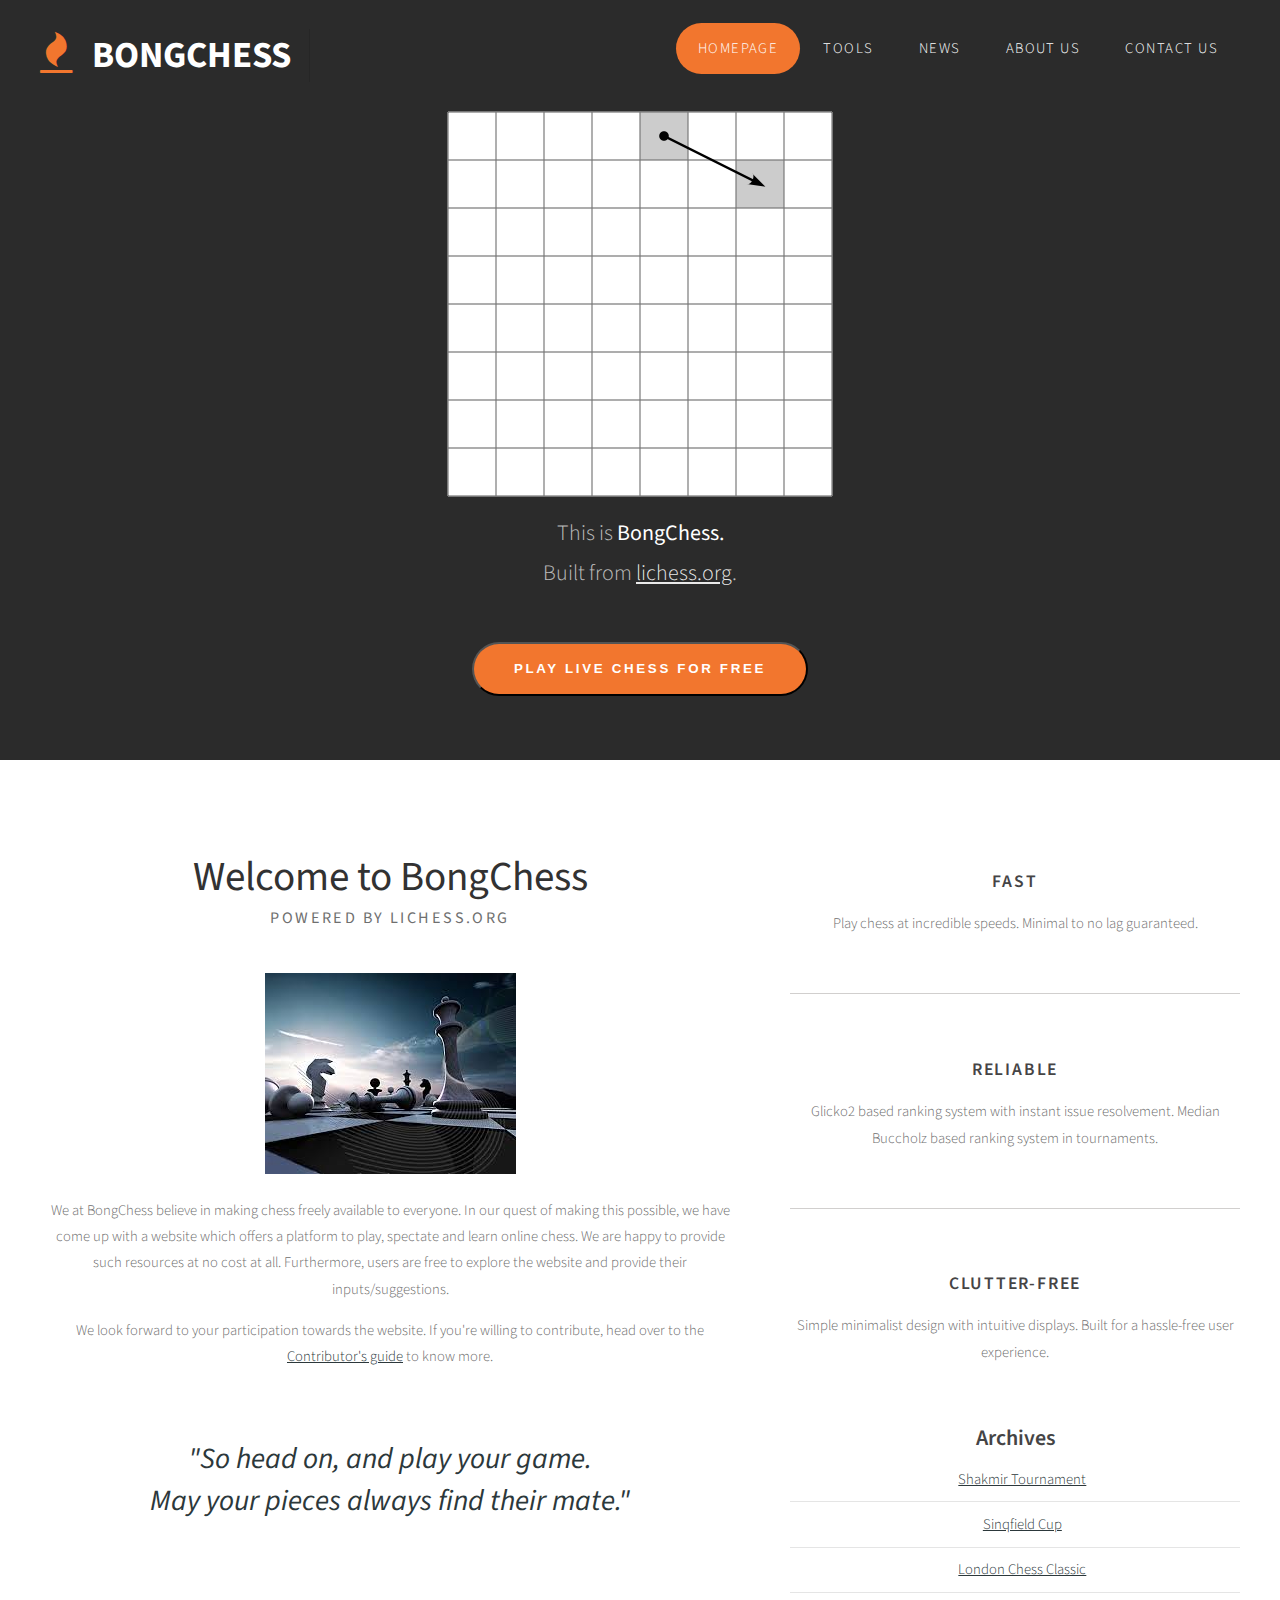
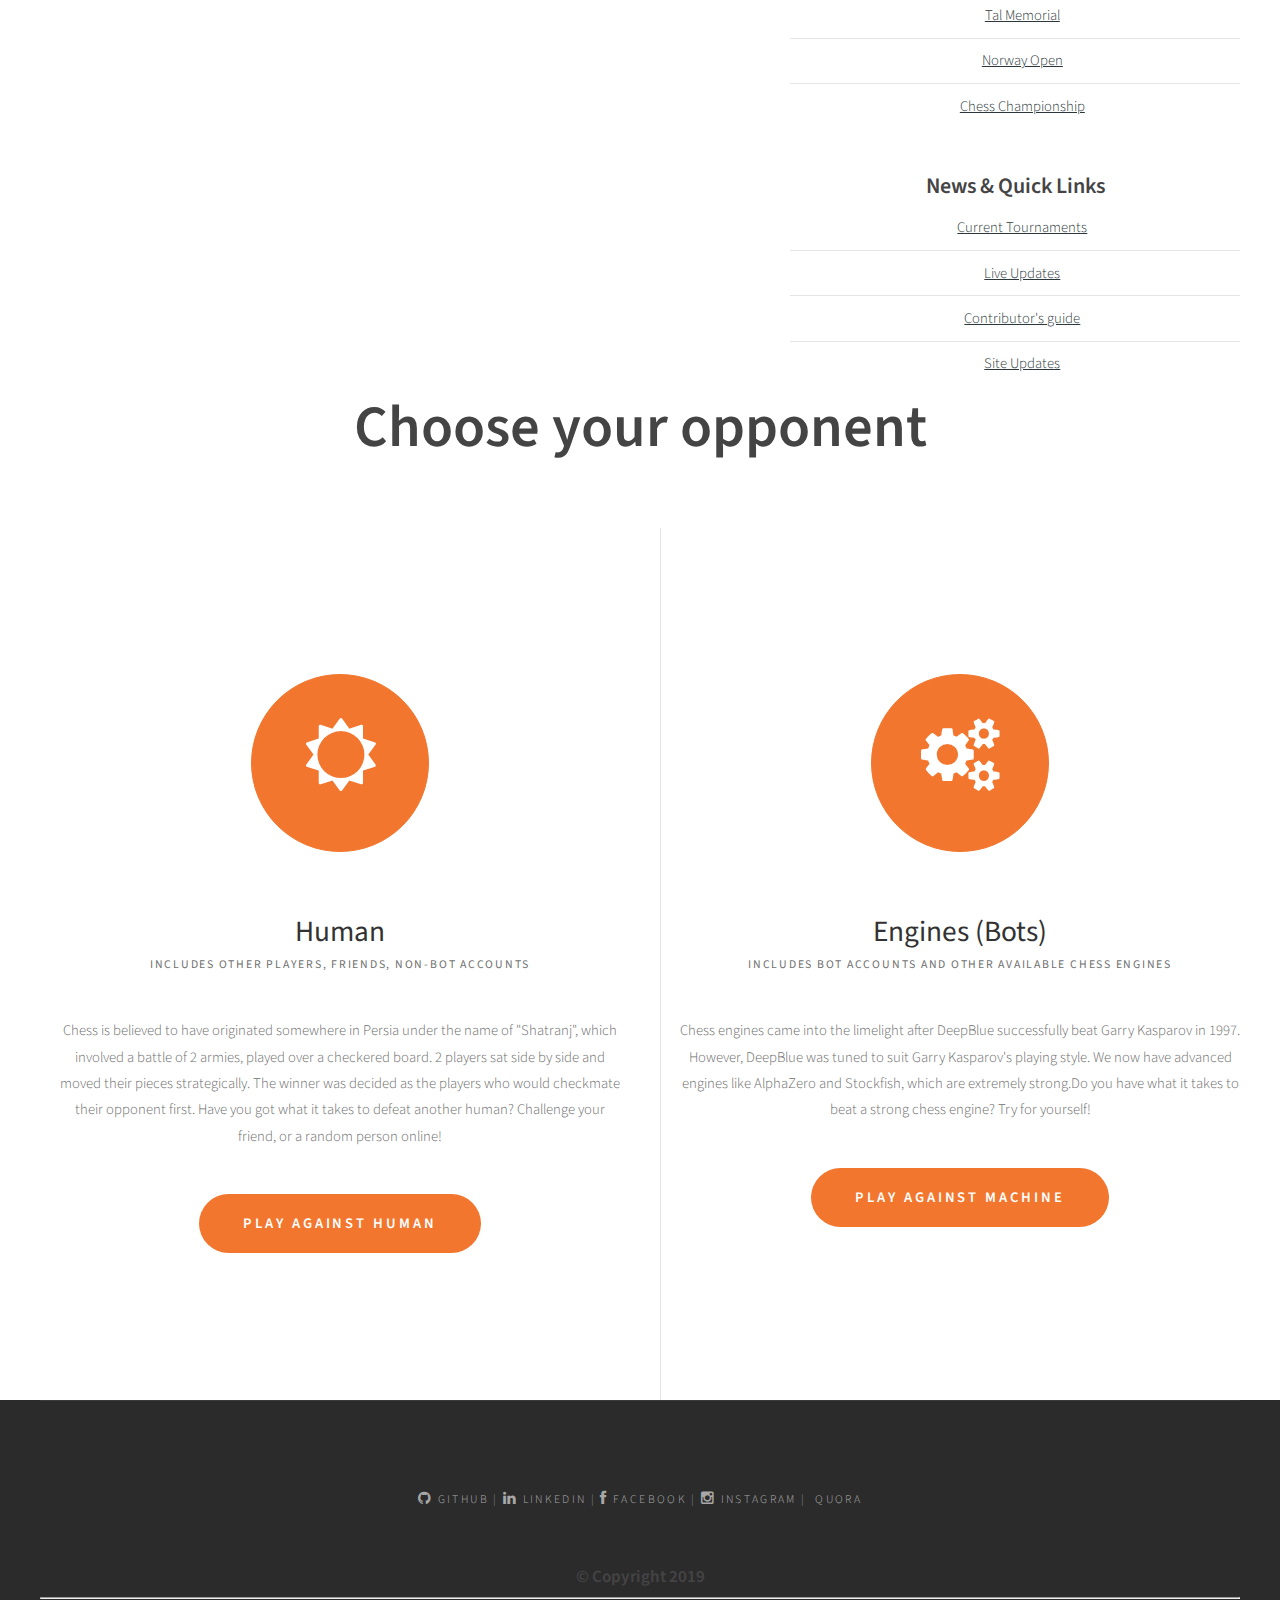
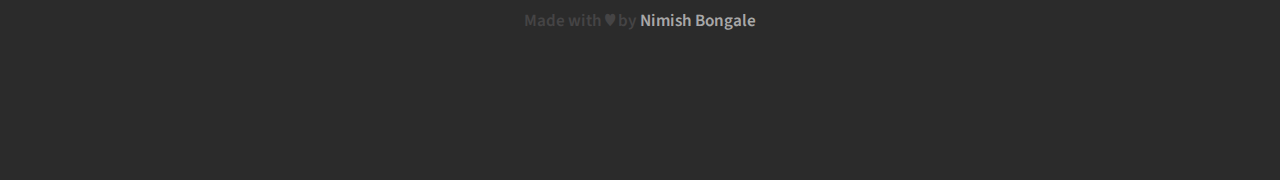
==== commit ba9d630f: "Fixed margin issues" ====
--- a/index.html
+++ b/index.html
@@ -6,6 +6,7 @@
 <title></title>
 <meta name="keywords" content="" />
 <meta name="description" content="" />
+<meta name="viewport" content="width=device-width, initial-scale=1.0">
 <link href="http://fonts.googleapis.com/css?family=Source+Sans+Pro:200,300,400,600,700,900" rel="stylesheet" />
 <link href="default.css" rel="stylesheet" type="text/css" media="all" />
 <link href="fonts.css" rel="stylesheet" type="text/css" media="all" />
@@ -85,36 +86,39 @@
 						<li><a href="https://github.com/nimishbongale/BongChess">Site Updates</a></li>
 					</ul>
 				</div>
-			</div>
+				</div>
 		</div>
-	</div>	<div id="featured-wrapper">
 		<div id="featured" class="extra2 container">
 			<div class="main-title">
 				<h2>Choose your opponent</h2>
 				<span class="byline"></span> </div>
-	
-			<div class="ebox1"> <span class="fa fa-sun-o"></span>
+				<center>
+			<div class="ebox1">
+				<div id="featured-wrapper"> 
+				<span class="fa fa-sun-o"></span>
+				
 				<div class="title">
 					<h2>Human</h2>
 					<span class="byline">Includes other players, friends, non-bot accounts</span> </div>
 				<p>Chess is believed to have originated somewhere in Persia under the name of "Shatranj", which involved a battle of 2 armies, played over a checkered board. 2 players sat side by side and moved their pieces strategically. The winner was decided as the players who would checkmate their opponent first.
 					Have you got what it takes to defeat another human? Challenge your friend, or a random person online!
 				</p>
-				<a href="./pah.html" class="button">Play Against Human</a> </div>
-			<div class="ebox2"> <span class="fa fa-cogs"></span>
+				<a href="./pah.html" class="button">Play Against Human</a> </div></div>
+			<div class="ebox2"> <div id="featured-wrapper"><span class="fa fa-cogs"></span>
 				<div class="title">
 					<h2>Engines (Bots)</h2>
 					<span class="byline">Includes bot accounts and other available chess engines</span> </div>
 				<p>Chess engines came into the limelight after DeepBlue successfully beat Garry Kasparov in 1997. However, DeepBlue was tuned to suit Garry Kasparov's playing style. We now have advanced engines like AlphaZero and Stockfish, which are extremely strong.Do you have what it takes to beat a strong chess engine? Try for yourself!</p>
-				<a href="./pam.html" class="button">Play Against Machine</a> </div>
+				<a href="./pam.html" class="button">Play Against Machine</a> </div></div></center>
 		</div>
 	</div>
 </div>
+<div class="footer">
 <div id="copyright" class="container">
 	<p><a href="https://www.github.com/nimishbongale"><span class="fa fa-github"></span>&nbsp;Github</a><strong> | </strong><a href="https://www.linkedin.com/in/nimish-bongale"><span class="fa fa-linkedin"></span>&nbsp;Linkedin</a><strong> | </strong><a href="https://www.facebook.com/nimish.bongale"><span class="fa fa-facebook"></span>&nbsp;Facebook</a><strong> | </strong><a href="https://www.instagram.com/nimishbongale"><span class="fa fa-instagram"></span>&nbsp;Instagram</a><strong> | </strong><a href="https://www.quora.com/profile/Nimish-Bongale/profile/Nimish-Bongale"><span class="fa fa-quora"></span>&nbsp;Quora</a></p>
 	<br><br><center><h3>&copy; Copyright 2019<hr>Made with &hearts; by <a href="https://www.linkedin.com/in/nimish-bongale">Nimish Bongale</a></h3></center>
 </div>
-
+</div>
 <script>
 	function scrollWin(x, y) {
 	  window.scrollBy(x, y);
--- a/default.css
+++ b/default.css
@@ -822,16 +822,21 @@
 .extra2 .ebox2
 {
 	width: 560px;
+	overflow: hidden;
 }
 
 .extra2  .ebox1
 {
 	float: left;
 	padding-right: 40px;
+	padding-left: 20px;
+	background-color: white;
 	border-right: 1px solid rgba(0,0,0,.1);
+	overflow: hidden;
 }
 
 .extra2 .ebox2
 {
 	float: right;
-}
+	overflow: hidden;
+}
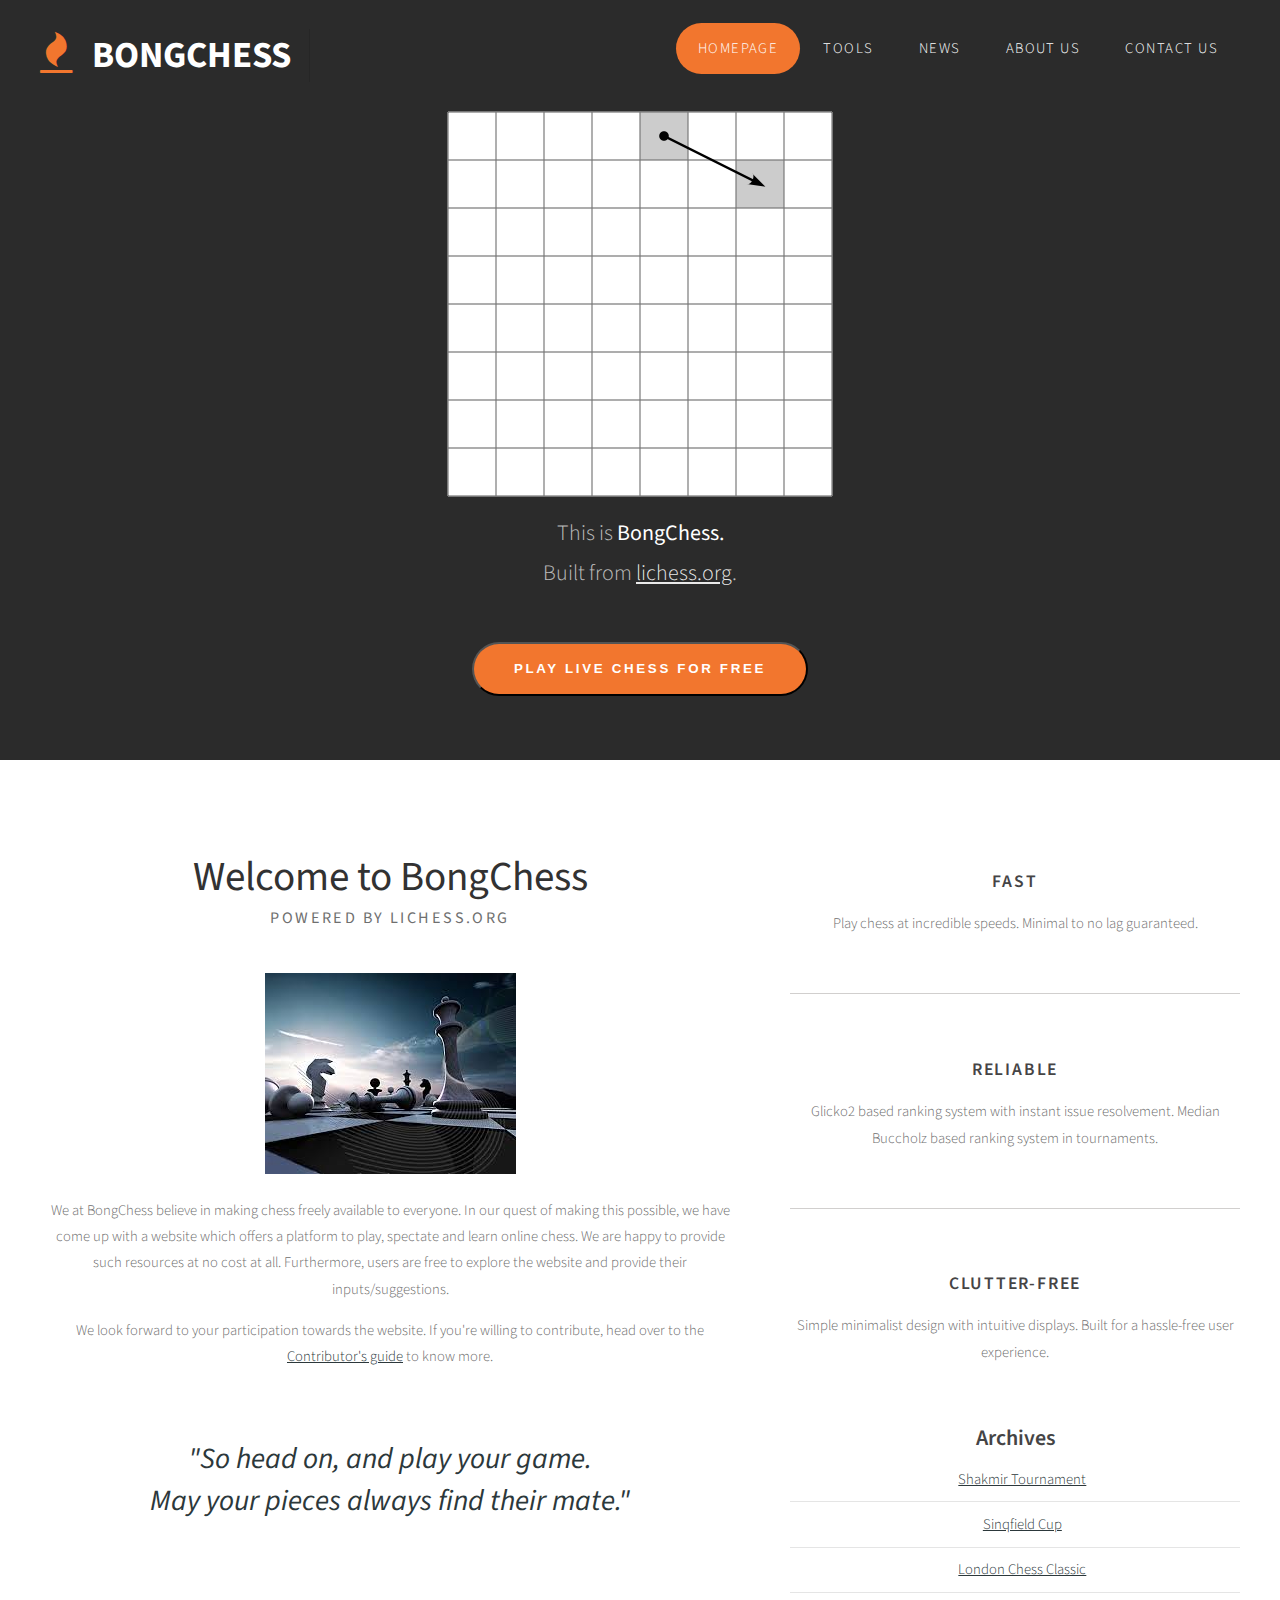
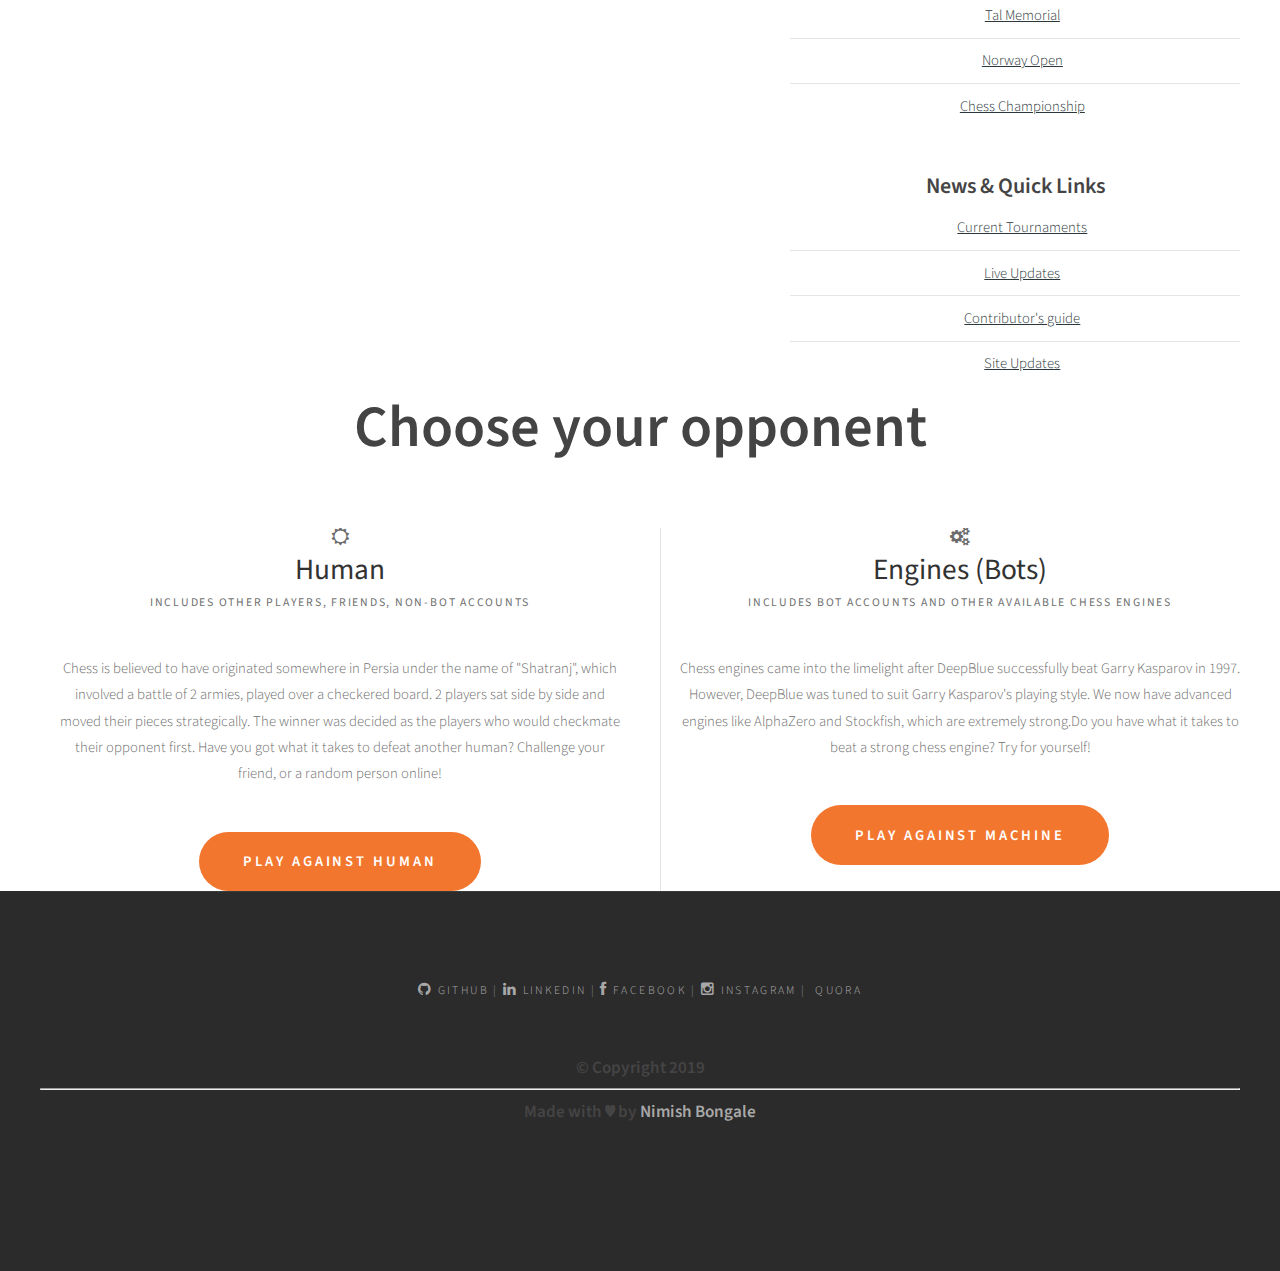
==== commit 663fb77a: "Bug checks" ====
--- a/index.html
+++ b/index.html
@@ -93,8 +93,9 @@
 				<h2>Choose your opponent</h2>
 				<span class="byline"></span> </div>
 				<center>
+						
 			<div class="ebox1">
-				<div id="featured-wrapper"> 
+					<!--<div id="featured-wrapper">--> 
 				<span class="fa fa-sun-o"></span>
 				
 				<div class="title">
@@ -103,13 +104,14 @@
 				<p>Chess is believed to have originated somewhere in Persia under the name of "Shatranj", which involved a battle of 2 armies, played over a checkered board. 2 players sat side by side and moved their pieces strategically. The winner was decided as the players who would checkmate their opponent first.
 					Have you got what it takes to defeat another human? Challenge your friend, or a random person online!
 				</p>
-				<a href="./pah.html" class="button">Play Against Human</a> </div></div>
-			<div class="ebox2"> <div id="featured-wrapper"><span class="fa fa-cogs"></span>
+				<a href="./pah.html" class="button">Play Against Human</a> <!--</div>--></div>
+				
+			<div class="ebox2"> <!--<div id="featured-wrapper">--><span class="fa fa-cogs"></span>
 				<div class="title">
 					<h2>Engines (Bots)</h2>
 					<span class="byline">Includes bot accounts and other available chess engines</span> </div>
 				<p>Chess engines came into the limelight after DeepBlue successfully beat Garry Kasparov in 1997. However, DeepBlue was tuned to suit Garry Kasparov's playing style. We now have advanced engines like AlphaZero and Stockfish, which are extremely strong.Do you have what it takes to beat a strong chess engine? Try for yourself!</p>
-				<a href="./pam.html" class="button">Play Against Machine</a> </div></div></center>
+				<a href="./pam.html" class="button">Play Against Machine</a> </div><!--</div>--></center>
 		</div>
 	</div>
 </div>
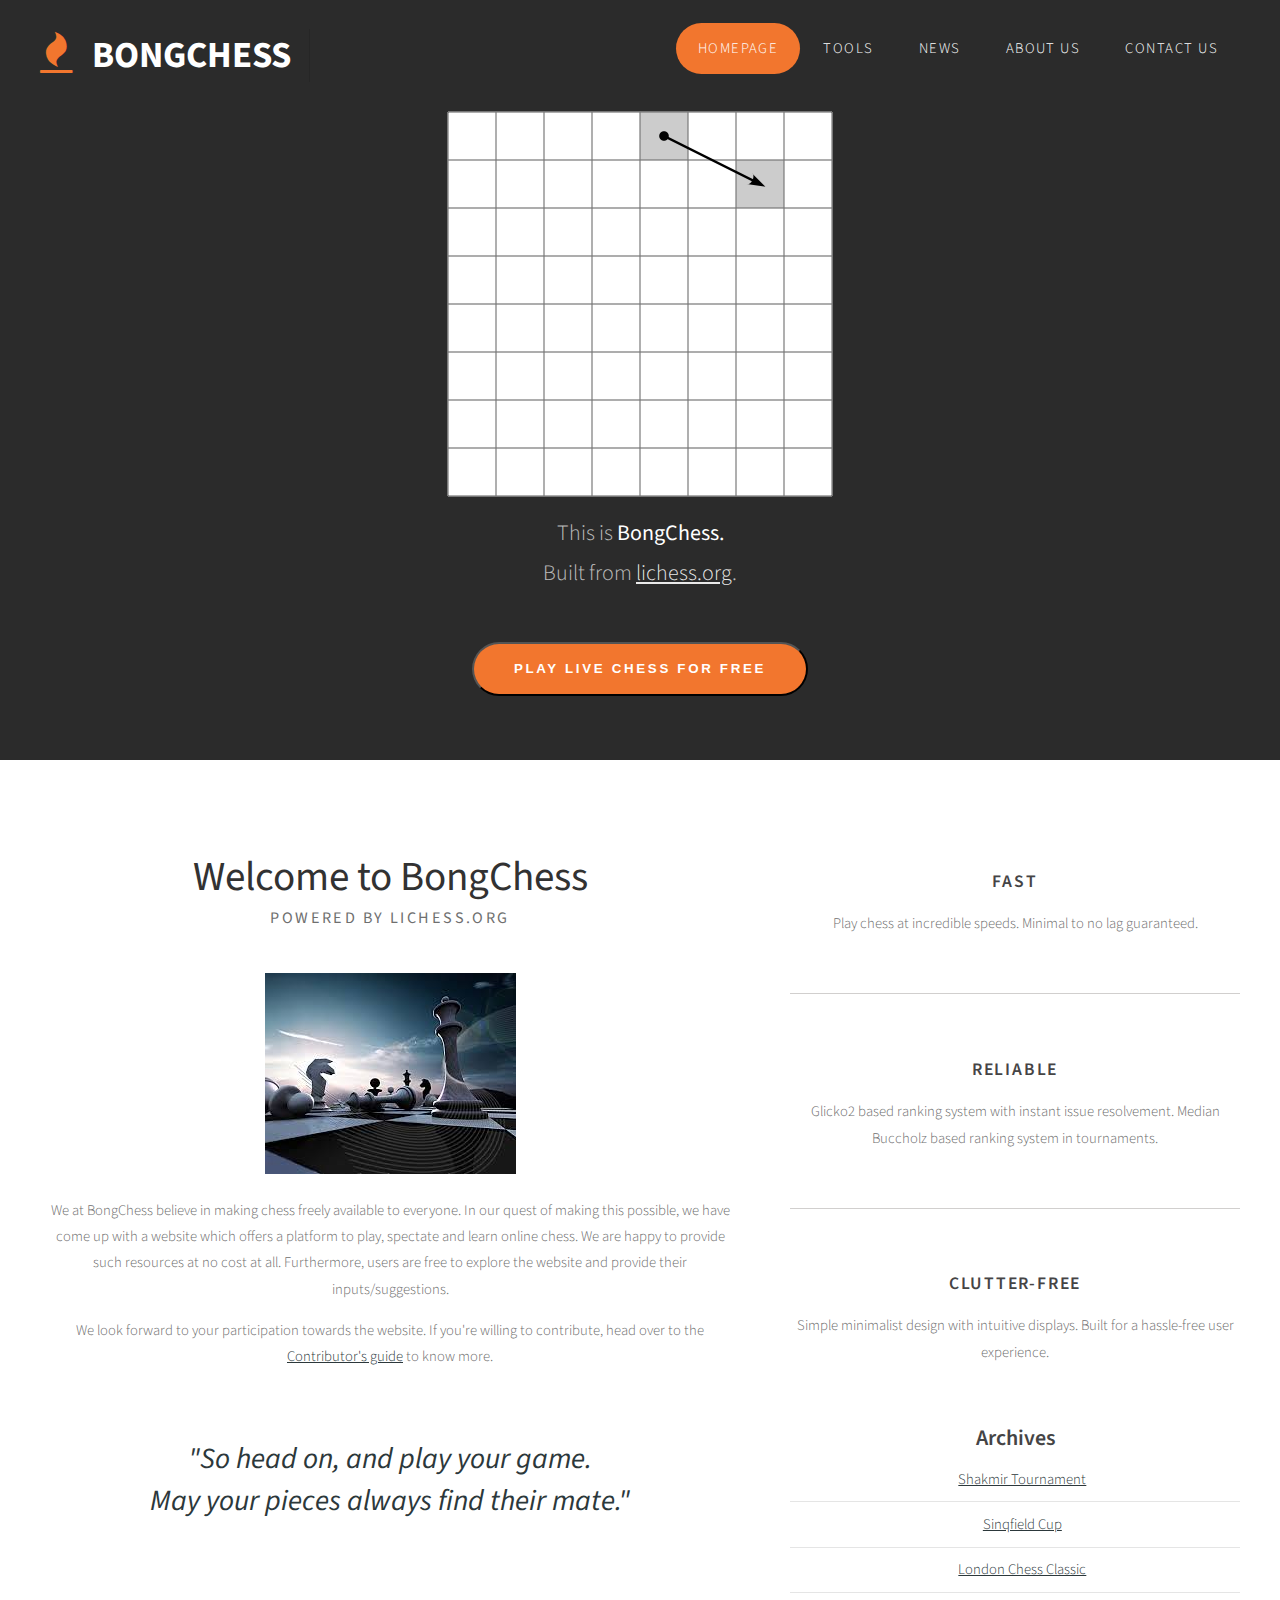
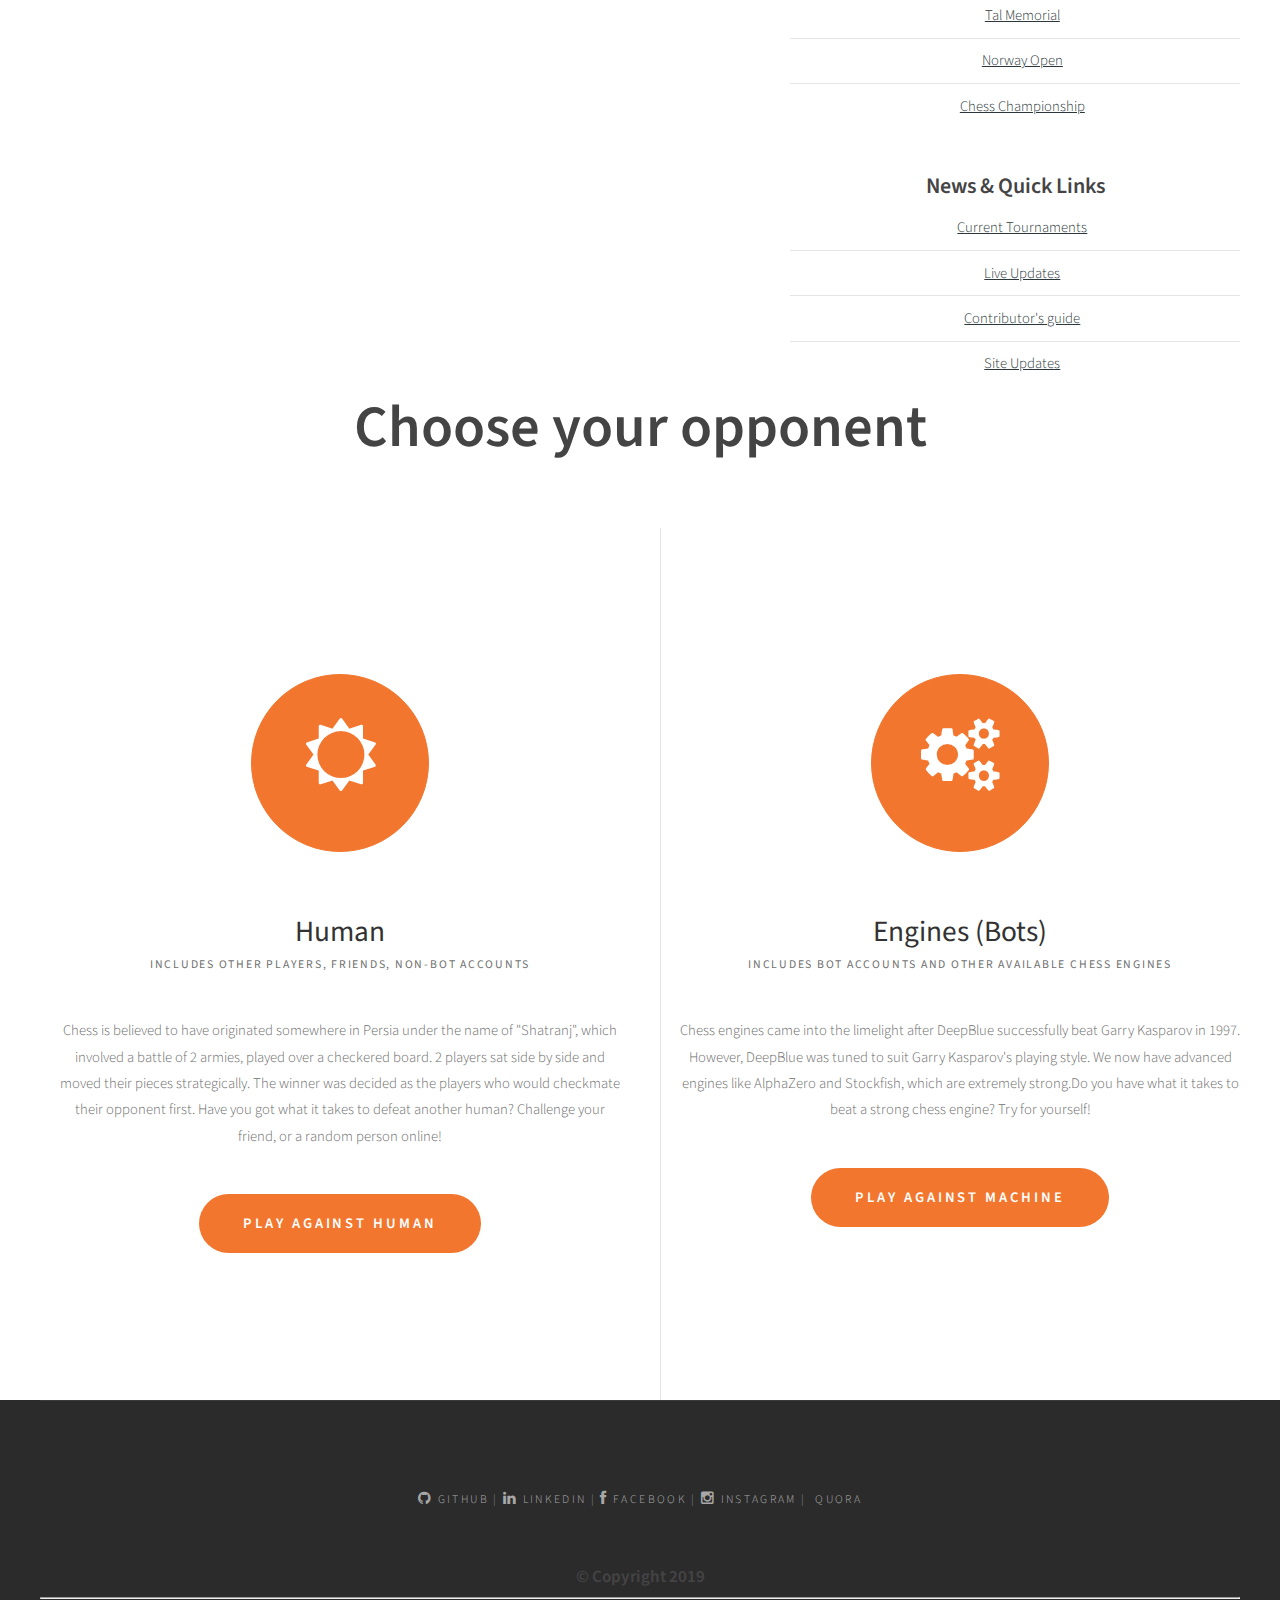
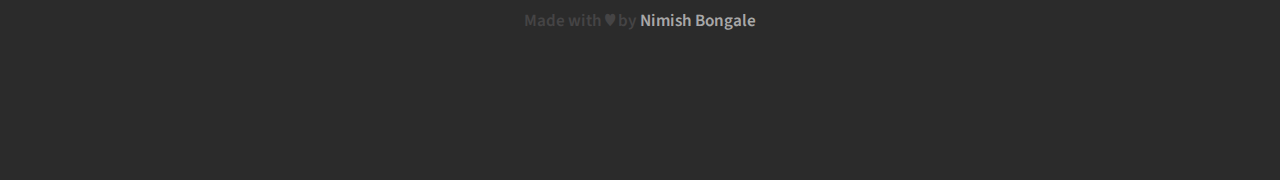
==== commit 336f5473: "Bug fixed" ====
--- a/index.html
+++ b/index.html
@@ -95,7 +95,7 @@
 				<center>
 						
 			<div class="ebox1">
-					<!--<div id="featured-wrapper">--> 
+					<div id="featured-wrapper"> 
 				<span class="fa fa-sun-o"></span>
 				
 				<div class="title">
@@ -104,14 +104,14 @@
 				<p>Chess is believed to have originated somewhere in Persia under the name of "Shatranj", which involved a battle of 2 armies, played over a checkered board. 2 players sat side by side and moved their pieces strategically. The winner was decided as the players who would checkmate their opponent first.
 					Have you got what it takes to defeat another human? Challenge your friend, or a random person online!
 				</p>
-				<a href="./pah.html" class="button">Play Against Human</a> <!--</div>--></div>
+				<a href="./pah.html" class="button">Play Against Human</a> </div></div>
 				
-			<div class="ebox2"> <!--<div id="featured-wrapper">--><span class="fa fa-cogs"></span>
+			<div class="ebox2"> <div id="featured-wrapper"><span class="fa fa-cogs"></span>
 				<div class="title">
 					<h2>Engines (Bots)</h2>
 					<span class="byline">Includes bot accounts and other available chess engines</span> </div>
 				<p>Chess engines came into the limelight after DeepBlue successfully beat Garry Kasparov in 1997. However, DeepBlue was tuned to suit Garry Kasparov's playing style. We now have advanced engines like AlphaZero and Stockfish, which are extremely strong.Do you have what it takes to beat a strong chess engine? Try for yourself!</p>
-				<a href="./pam.html" class="button">Play Against Machine</a> </div><!--</div>--></center>
+				<a href="./pam.html" class="button">Play Against Machine</a> </div></div></center>
 		</div>
 	</div>
 </div>
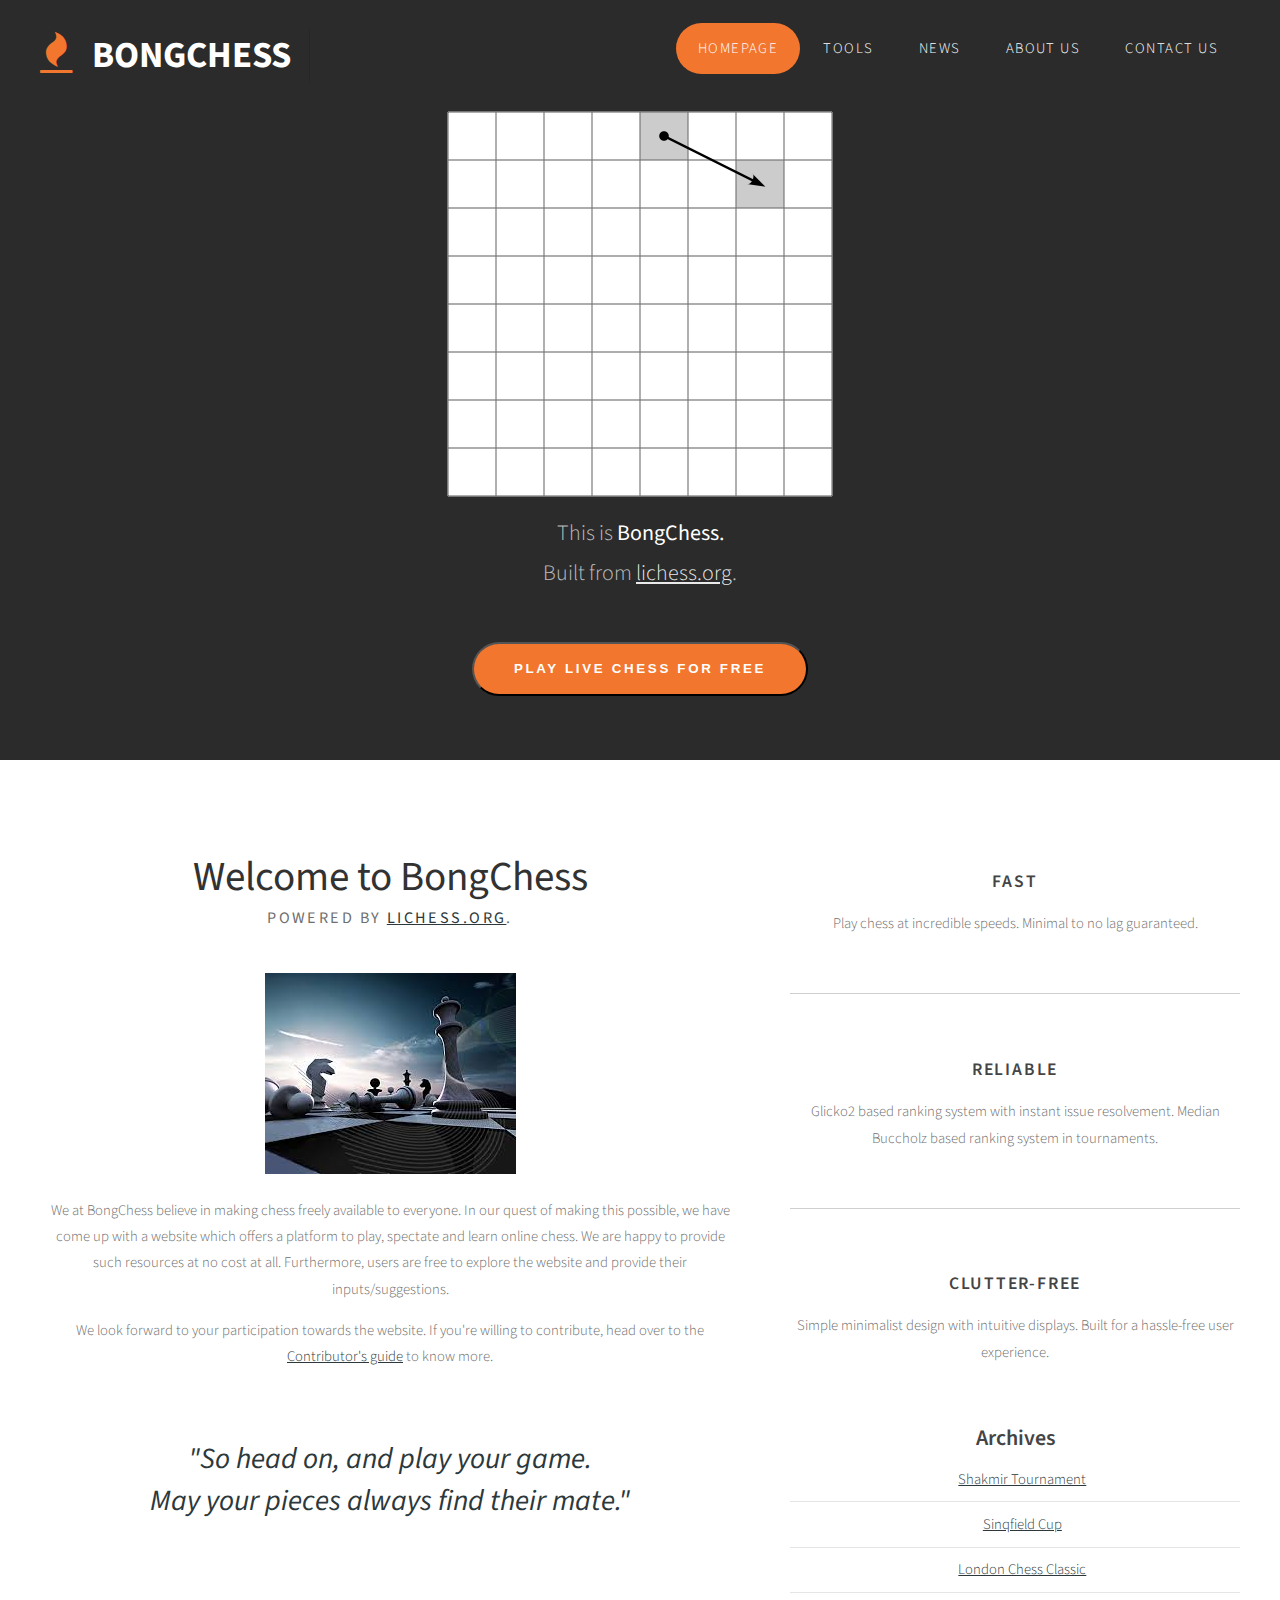
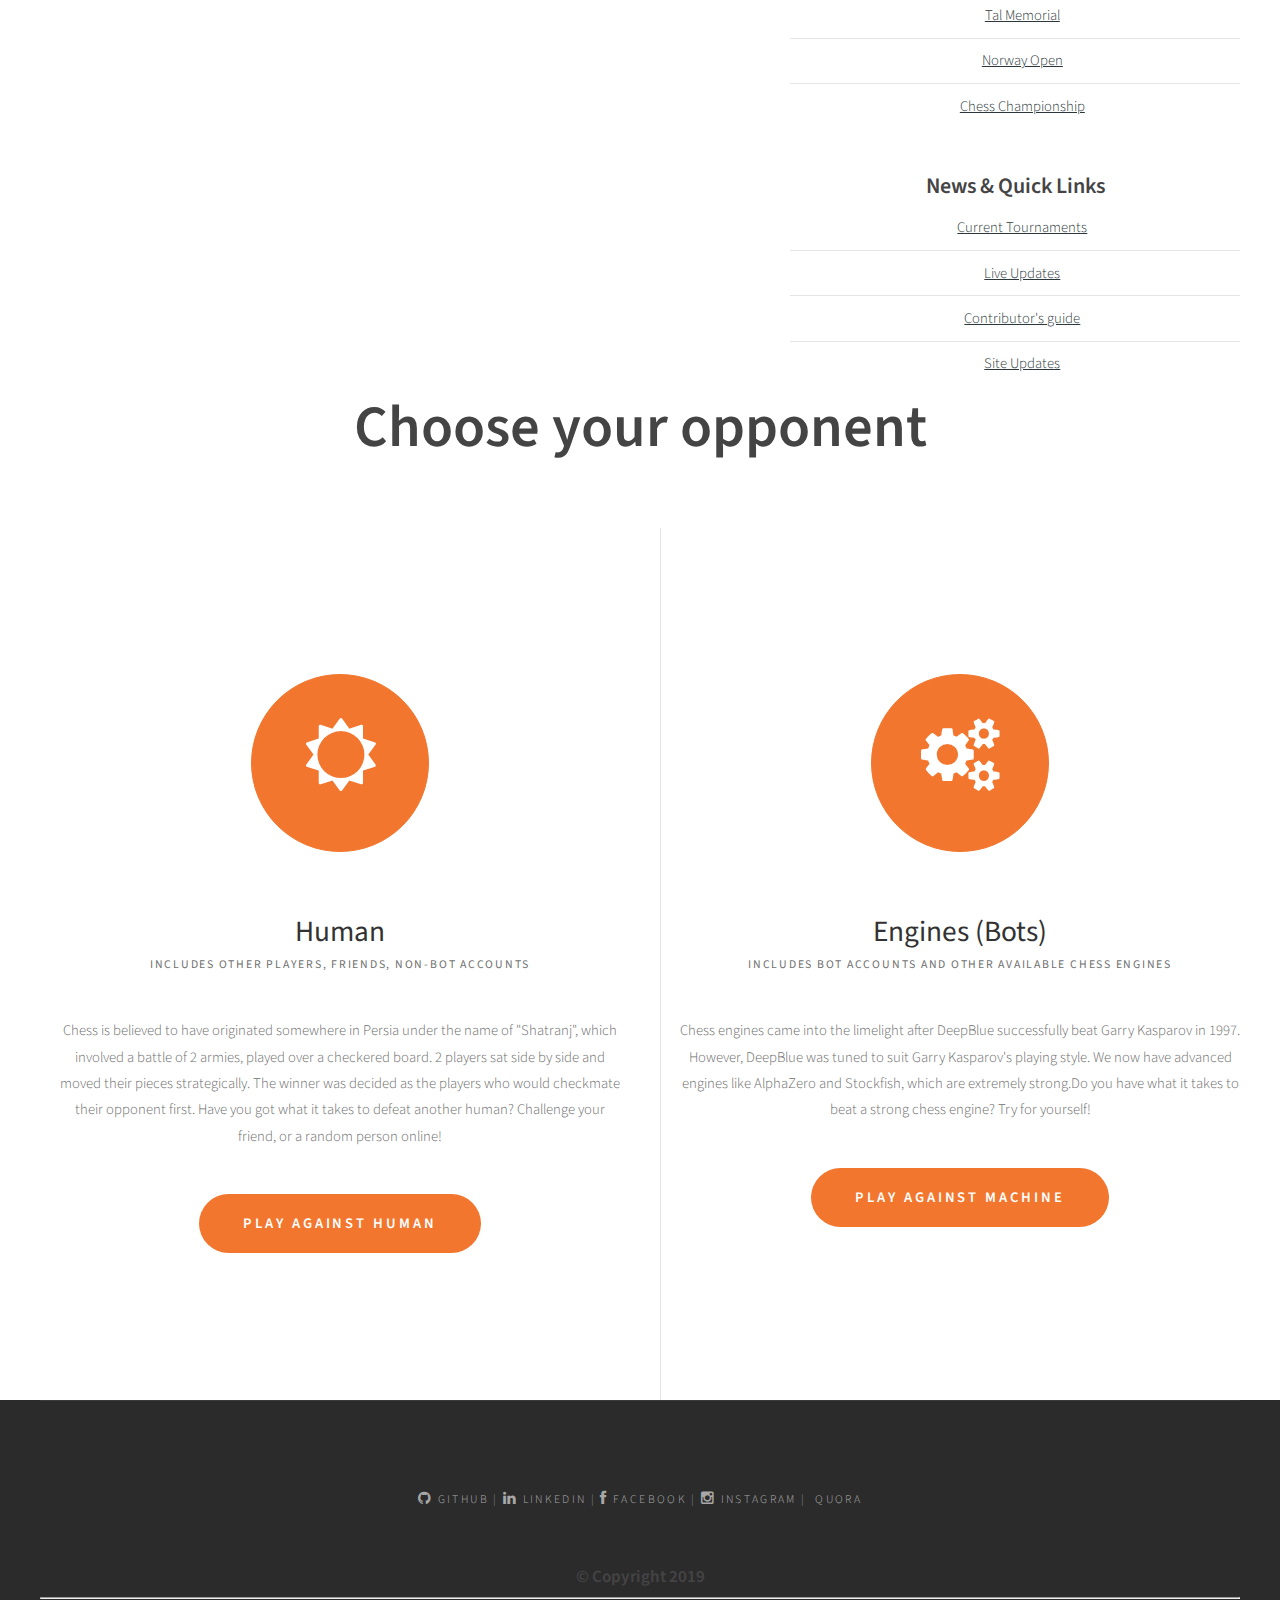
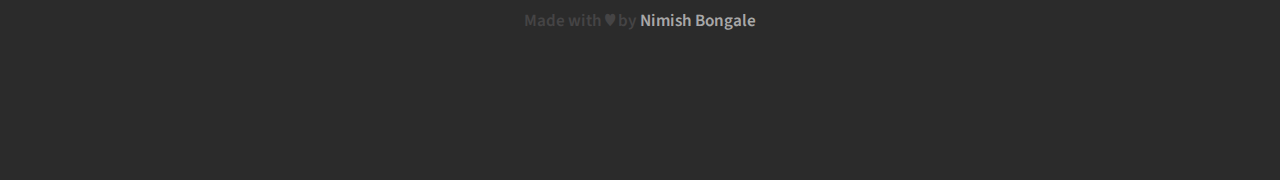
==== commit d264f052: "Update index.html" ====
--- a/index.html
+++ b/index.html
@@ -6,7 +6,6 @@
 <title></title>
 <meta name="keywords" content="" />
 <meta name="description" content="" />
-<meta name="viewport" content="width=device-width, initial-scale=1.0">
 <link href="http://fonts.googleapis.com/css?family=Source+Sans+Pro:200,300,400,600,700,900" rel="stylesheet" />
 <link href="default.css" rel="stylesheet" type="text/css" media="all" />
 <link href="fonts.css" rel="stylesheet" type="text/css" media="all" />
@@ -44,7 +43,7 @@
 		<div id="content">
 			<div class="title">
 				<h2>Welcome to BongChess</h2>
-				<span class="byline">Powered by lichess.org</span> </div>
+				<span class="byline">Powered by <a href="https://www.lichess.org">lichess.org</a>.</span> </div>
 			<p><img src="images/chessback.jpg" alt="Not showing" lazyload="on"/>
 			</p>
 			<p>We at BongChess believe in making chess freely available to everyone. In our quest of making this possible, we have come up with a website which offers a platform to play, spectate and learn online chess. We are happy to provide such resources at no cost at all. Furthermore, users are free to explore the website and provide their inputs/suggestions.</p>
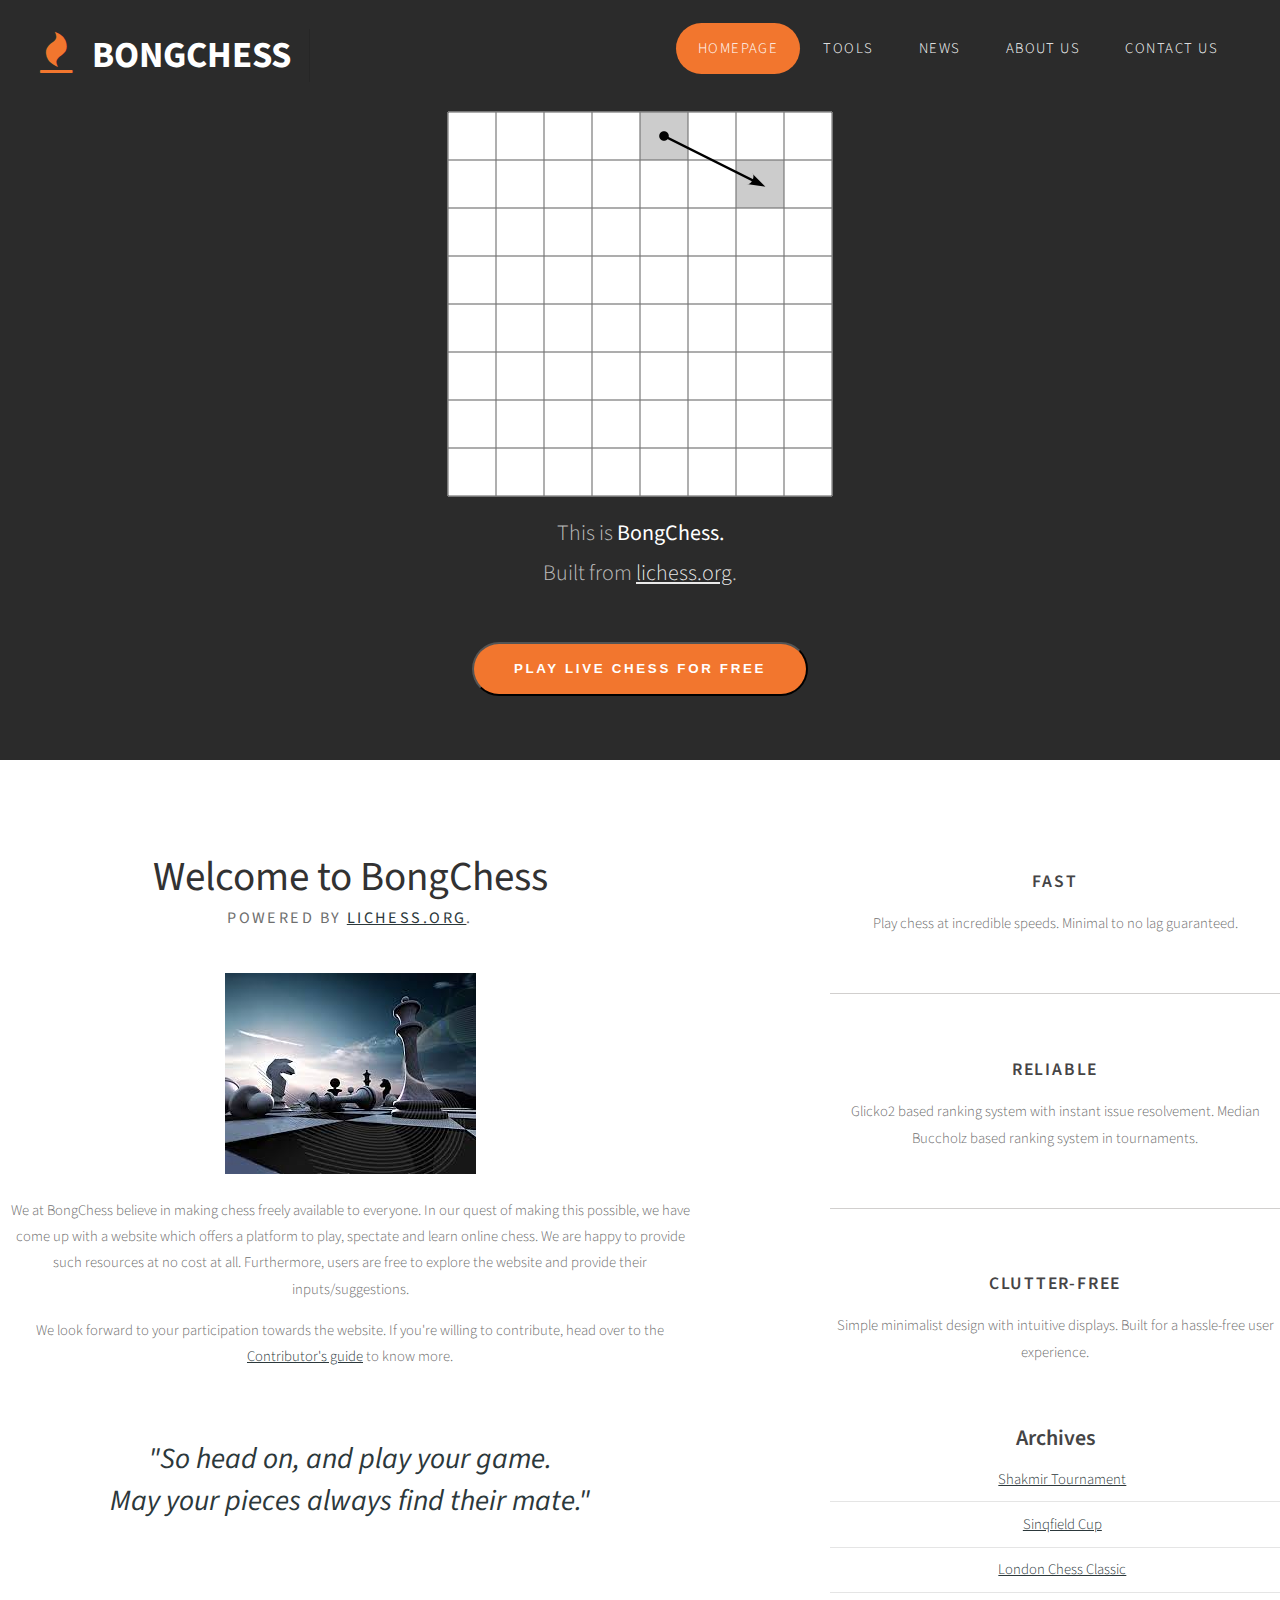
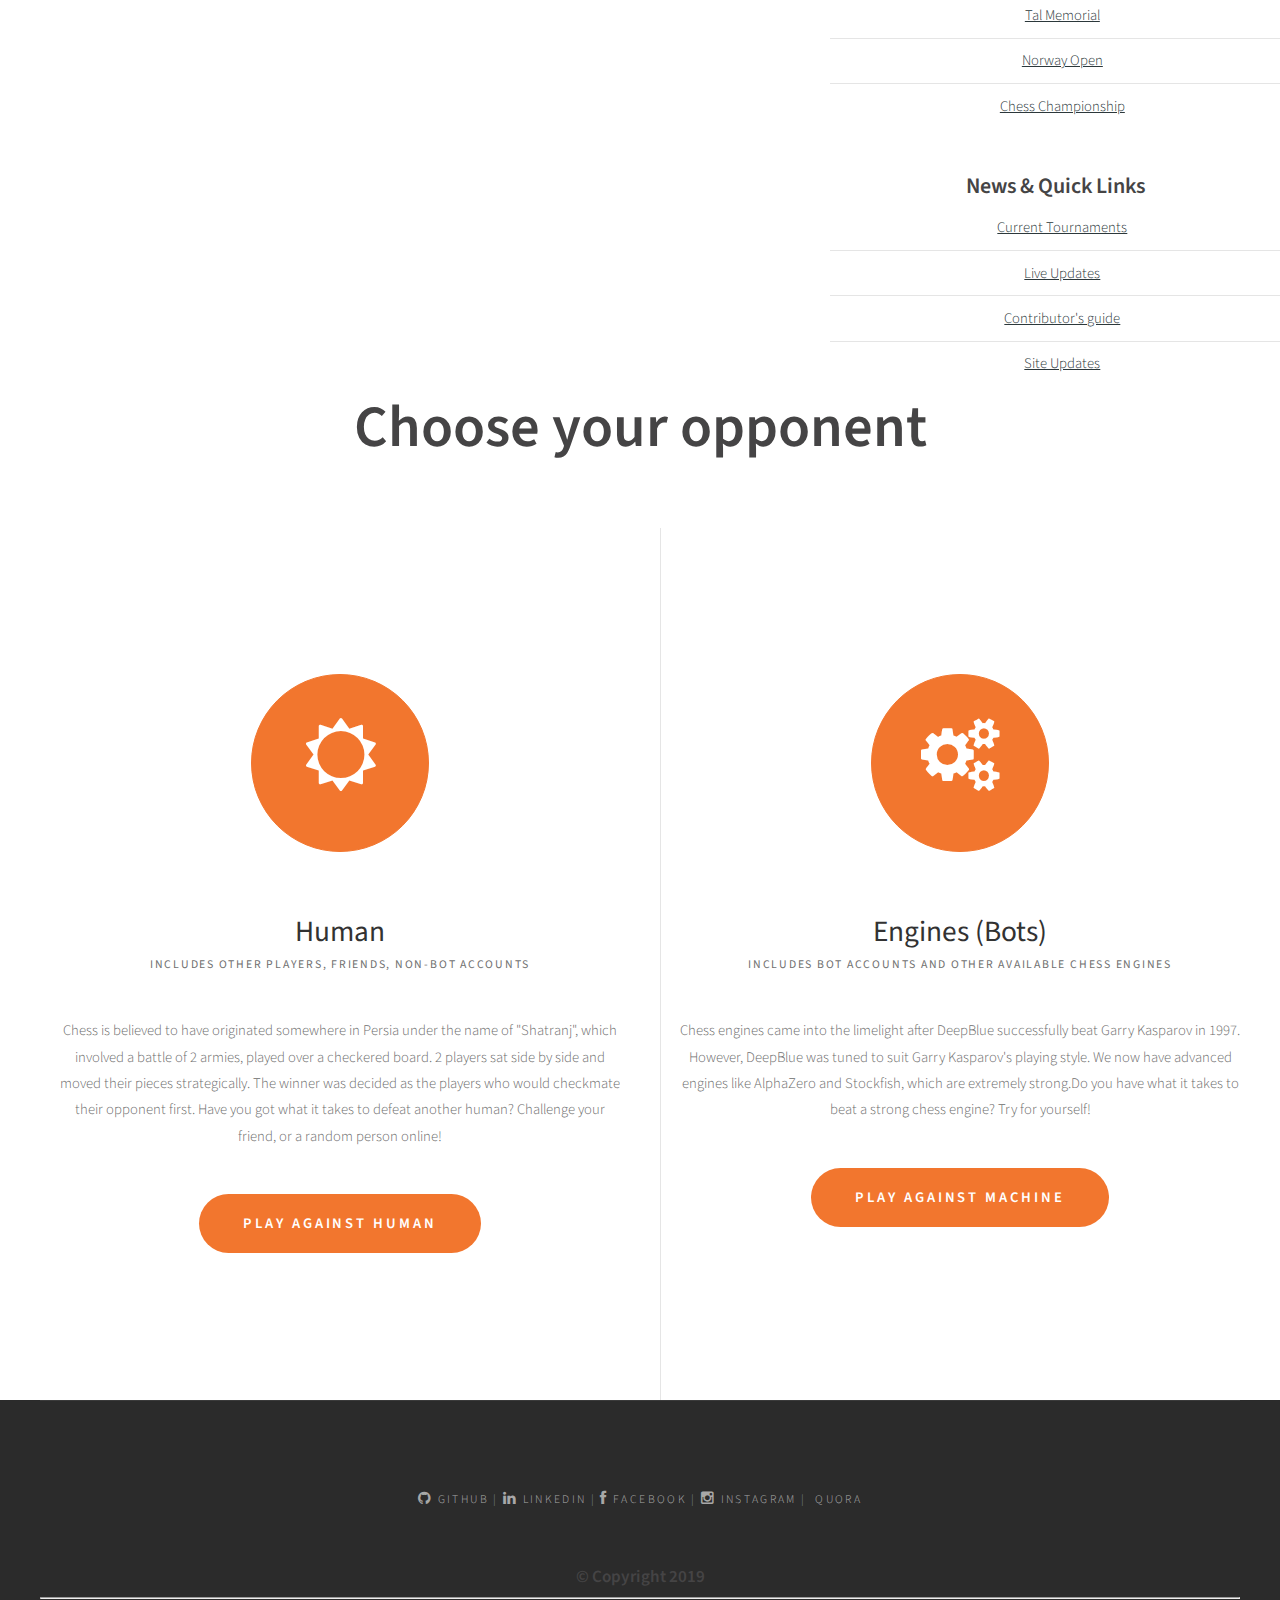
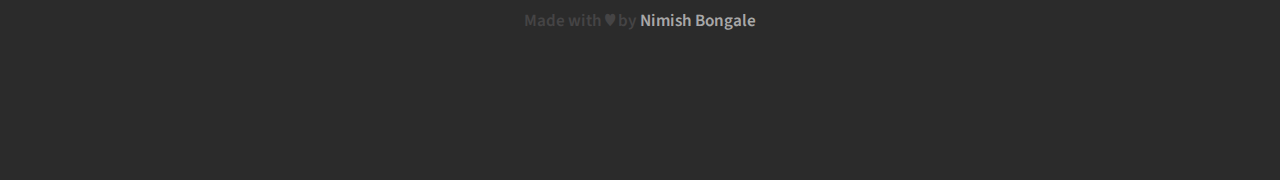
==== commit 05874aef: "Add files via upload" ====
--- a/index.html
+++ b/index.html
@@ -1,129 +1,130 @@
-<!DOCTYPE html PUBLIC "-//W3C//DTD XHTML 1.0 Strict//EN" "http://www.w3.org/TR/xhtml1/DTD/xhtml1-strict.dtd">
-
-<html xmlns="http://www.w3.org/1999/xhtml">
-<head>
-<meta http-equiv="Content-Type" content="text/html; charset=utf-8" />
-<title></title>
-<meta name="keywords" content="" />
-<meta name="description" content="" />
-<link href="http://fonts.googleapis.com/css?family=Source+Sans+Pro:200,300,400,600,700,900" rel="stylesheet" />
-<link href="default.css" rel="stylesheet" type="text/css" media="all" />
-<link href="fonts.css" rel="stylesheet" type="text/css" media="all" />
-
-</head>
-
-<body>
-<div id="header-wrapper">
-	<div id="header" class="container">
-		<div id="logo">
-			<h1><span class="fa fa-fire"></span><a href="./index.html">BongChess</a></h1>
-		</div>
-		<div id="menu">
-			<ul>
-				<li class="current_page_item"><a href="#" accesskey="1" title="">Homepage</a></li>
-				<li><a href="./playpage.html" accesskey="2" title="">Tools</a></li>
-				<li><a href="./news.html" accesskey="2" title="">News</a></li>
-				<li><a href="./aboutus.html" accesskey="3" title="">About Us</a></li>
-				<li><a href="./contactus.html" accesskey="4" title="">Contact Us</a></li>
-			</ul>
-		</div>
-	</div>
-	<center>
-	<img src="images/knightstour.gif" alt="Not showing" lazyload="on"></img>
-	</center>
-</div>
-<div id="banner-wrapper">
-	<div id="banner" class="container">
-		<p>This is <strong>BongChess.</strong><br>Built from <a href="https://www.lichess.org">lichess.org</a>.</p>
-		<button class="button" onclick="scrollWin(0, 1600)">Play Live Chess For Free</button><br><br><br>
-	</div>
-</div>
-<div id="wrapper">
-<div id="page" class="container">
-		<div id="content">
-			<div class="title">
-				<h2>Welcome to BongChess</h2>
-				<span class="byline">Powered by <a href="https://www.lichess.org">lichess.org</a>.</span> </div>
-			<p><img src="images/chessback.jpg" alt="Not showing" lazyload="on"/>
-			</p>
-			<p>We at BongChess believe in making chess freely available to everyone. In our quest of making this possible, we have come up with a website which offers a platform to play, spectate and learn online chess. We are happy to provide such resources at no cost at all. Furthermore, users are free to explore the website and provide their inputs/suggestions.</p>
-			<p>We look forward to your participation towards the website. If you're willing to contribute, head over to the <a href="https://www.github.com/nimishbongale/BongChess">Contributor's guide</a> to know more.<br><br><br> <center><strong><a style="font-size:200%"><i>"So head on, and play your game.<br> May your pieces always find their mate."</strong></center></i></a></p>
-		</div>
-		<div id="sidebar">
-			<ul class="style1">
-				<li class="first">
-					<h3>Fast</h3>
-					<p>Play chess at incredible speeds. Minimal to no lag guaranteed.</p>
-				</li>
-				<li>
-					<h3>Reliable</h3>
-					<p>Glicko2 based ranking system with instant issue resolvement. Median Buccholz based ranking system in tournaments.</p>
-				</li>
-				<li>
-					<h3>Clutter-Free</h3>
-					<p>Simple minimalist design with intuitive displays. Built for a hassle-free user experience.</p>
-				</li>
-			</ul>
-			<div id="stwo-col">
-				<div class="sbox1">
-					<h2>Archives</h2>
-					<ul class="style2">
-						<li><a href="https://www.fide.com/calendar.html">Shakmir Tournament</a></li>
-						<li><a href="https://www.fide.com/calendar.html">Sinqfield Cup</a></li>
-						<li><a href="https://www.fide.com/calendar.html">London Chess Classic</a></li>
-						<li><a href="https://www.fide.com/calendar.html">Tal Memorial</a></li>
-						<li><a href="https://www.fide.com/calendar.html">Norway Open</a></li>
-						<li><a href="https://www.fide.com/calendar.html">Chess Championship</a></li>
-					</ul>
-				</div><br><br>
-				<div class="sbox2">
-					<h2>News & Quick Links</h2>
-					<ul class="style2">
-						<li><a href="https://www.fide.com/calendar.html">Current Tournaments</a></li>
-						<li><a href="https://chess24.com/en/watch/live-tournaments">Live Updates</a></li>
-						<li><a href="https://github.com/nimishbongale/BongChess/README.md">Contributor's guide</a></li>
-						<li><a href="https://github.com/nimishbongale/BongChess">Site Updates</a></li>
-					</ul>
-				</div>
-				</div>
-		</div>
-		<div id="featured" class="extra2 container">
-			<div class="main-title">
-				<h2>Choose your opponent</h2>
-				<span class="byline"></span> </div>
-				<center>
-						
-			<div class="ebox1">
-					<div id="featured-wrapper"> 
-				<span class="fa fa-sun-o"></span>
-				
-				<div class="title">
-					<h2>Human</h2>
-					<span class="byline">Includes other players, friends, non-bot accounts</span> </div>
-				<p>Chess is believed to have originated somewhere in Persia under the name of "Shatranj", which involved a battle of 2 armies, played over a checkered board. 2 players sat side by side and moved their pieces strategically. The winner was decided as the players who would checkmate their opponent first.
-					Have you got what it takes to defeat another human? Challenge your friend, or a random person online!
-				</p>
-				<a href="./pah.html" class="button">Play Against Human</a> </div></div>
-				
-			<div class="ebox2"> <div id="featured-wrapper"><span class="fa fa-cogs"></span>
-				<div class="title">
-					<h2>Engines (Bots)</h2>
-					<span class="byline">Includes bot accounts and other available chess engines</span> </div>
-				<p>Chess engines came into the limelight after DeepBlue successfully beat Garry Kasparov in 1997. However, DeepBlue was tuned to suit Garry Kasparov's playing style. We now have advanced engines like AlphaZero and Stockfish, which are extremely strong.Do you have what it takes to beat a strong chess engine? Try for yourself!</p>
-				<a href="./pam.html" class="button">Play Against Machine</a> </div></div></center>
-		</div>
-	</div>
-</div>
-<div class="footer">
-<div id="copyright" class="container">
-	<p><a href="https://www.github.com/nimishbongale"><span class="fa fa-github"></span>&nbsp;Github</a><strong> | </strong><a href="https://www.linkedin.com/in/nimish-bongale"><span class="fa fa-linkedin"></span>&nbsp;Linkedin</a><strong> | </strong><a href="https://www.facebook.com/nimish.bongale"><span class="fa fa-facebook"></span>&nbsp;Facebook</a><strong> | </strong><a href="https://www.instagram.com/nimishbongale"><span class="fa fa-instagram"></span>&nbsp;Instagram</a><strong> | </strong><a href="https://www.quora.com/profile/Nimish-Bongale/profile/Nimish-Bongale"><span class="fa fa-quora"></span>&nbsp;Quora</a></p>
-	<br><br><center><h3>&copy; Copyright 2019<hr>Made with &hearts; by <a href="https://www.linkedin.com/in/nimish-bongale">Nimish Bongale</a></h3></center>
-</div>
-</div>
-<script>
-	function scrollWin(x, y) {
-	  window.scrollBy(x, y);
-	}
-	</script>
-	</body>
-</html>
+<!DOCTYPE html PUBLIC "-//W3C//DTD XHTML 1.0 Strict//EN" "http://www.w3.org/TR/xhtml1/DTD/xhtml1-strict.dtd">
+
+<html xmlns="http://www.w3.org/1999/xhtml">
+<head>
+<meta http-equiv="Content-Type" content="text/html; charset=utf-8" />
+<title>BongChess</title>
+<meta name="keywords" content="" />
+<meta name="description" content="" />
+<meta name="viewport" content="width=device-width, initial-scale=1.0">
+<link href="http://fonts.googleapis.com/css?family=Source+Sans+Pro:200,300,400,600,700,900" rel="stylesheet" />
+<link href="default.css" rel="stylesheet" type="text/css" media="all" />
+<link href="fonts.css" rel="stylesheet" type="text/css" media="all" />
+
+</head>
+
+<body>
+<div id="header-wrapper">
+	<div id="header" class="container">
+		<div id="logo">
+			<h1><span class="fa fa-fire"></span><a href="./index.html">BongChess</a></h1>
+		</div>
+		<div id="menu">
+			<ul>
+				<li class="current_page_item"><a href="./index.html" accesskey="1" title="">Homepage</a></li>
+				<li><a href="./playpage.html" accesskey="2" title="">Tools</a></li>
+				<li><a href="./news.html" accesskey="2" title="">News</a></li>
+				<li><a href="./aboutus.html" accesskey="3" title="">About Us</a></li>
+				<li><a href="./contactus.html" accesskey="4" title="">Contact Us</a></li>
+			</ul>
+		</div>
+	</div>
+	<center>
+	<img class="img-src" src="images/knightstour.gif" alt="Not showing" style="max-width:100%" lazyload="on"></img>
+	</center>
+</div>
+<div id="banner-wrapper">
+	<div id="banner" class="container">
+		<p>This is <strong>BongChess.</strong><br>Built from <a href="https://www.lichess.org">lichess.org</a>.</p>
+		<button class="button" onclick="scrollWin(0, 1600)">Play Live Chess For Free</button><br><br><br>
+	</div>
+</div>
+<div id="wrapper">
+<div id="page" class="container2">
+		<div id="content">
+			<div class="title">
+				<h2>Welcome to BongChess</h2>
+				<span class="byline">Powered by <a href="https://www.lichess.org">lichess.org</a>.</span> </div>
+			<p><img class= "img-src" src="images/chessback.jpg" alt="Not showing" style="max-width: 100%" lazyload="on"/>
+			</p>
+			<p>We at BongChess believe in making chess freely available to everyone. In our quest of making this possible, we have come up with a website which offers a platform to play, spectate and learn online chess. We are happy to provide such resources at no cost at all. Furthermore, users are free to explore the website and provide their inputs/suggestions.</p>
+			<p>We look forward to your participation towards the website. If you're willing to contribute, head over to the <a href="https://www.github.com/nimishbongale/BongChess">Contributor's guide</a> to know more.<br><br><br> <center><strong><a style="font-size:200%"><i>"So head on, and play your game.<br> May your pieces always find their mate."</strong></center></i></a></p>
+		</div>
+		<div id="sidebar">
+			<ul class="style1">
+				<li class="first">
+					<h3>Fast</h3>
+					<p>Play chess at incredible speeds. Minimal to no lag guaranteed.</p>
+				</li>
+				<li>
+					<h3>Reliable</h3>
+					<p>Glicko2 based ranking system with instant issue resolvement. Median Buccholz based ranking system in tournaments.</p>
+				</li>
+				<li>
+					<h3>Clutter-Free</h3>
+					<p>Simple minimalist design with intuitive displays. Built for a hassle-free user experience.</p>
+				</li>
+			</ul>
+			<div id="stwo-col">
+				<div class="sbox1">
+					<h2>Archives</h2>
+					<ul class="style2">
+						<li><a href="https://www.fide.com/calendar.html">Shakmir Tournament</a></li>
+						<li><a href="https://www.fide.com/calendar.html">Sinqfield Cup</a></li>
+						<li><a href="https://www.fide.com/calendar.html">London Chess Classic</a></li>
+						<li><a href="https://www.fide.com/calendar.html">Tal Memorial</a></li>
+						<li><a href="https://www.fide.com/calendar.html">Norway Open</a></li>
+						<li><a href="https://www.fide.com/calendar.html">Chess Championship</a></li>
+					</ul>
+				</div><br><br>
+				<div class="sbox2">
+					<h2>News & Quick Links</h2>
+					<ul class="style2">
+						<li><a href="https://www.fide.com/calendar.html">Current Tournaments</a></li>
+						<li><a href="https://chess24.com/en/watch/live-tournaments">Live Updates</a></li>
+						<li><a href="https://github.com/nimishbongale/BongChess/README.md">Contributor's guide</a></li>
+						<li><a href="https://github.com/nimishbongale/BongChess">Site Updates</a></li>
+					</ul>
+				</div>
+				</div>
+		</div>
+		<div id="featured" class="extra2 container">
+			<div class="main-title">
+				<h2>Choose your opponent</h2>
+				<span class="byline"></span> </div>
+				<center>
+						
+			<div class="ebox1">
+					<div id="featured-wrapper"> 
+				<span class="fa fa-sun-o"></span>
+				
+				<div class="title">
+					<h2>Human</h2>
+					<span class="byline">Includes other players, friends, non-bot accounts</span> </div>
+				<p>Chess is believed to have originated somewhere in Persia under the name of "Shatranj", which involved a battle of 2 armies, played over a checkered board. 2 players sat side by side and moved their pieces strategically. The winner was decided as the players who would checkmate their opponent first.
+					Have you got what it takes to defeat another human? Challenge your friend, or a random person online!
+				</p>
+				<a href="./pah.html" class="button">Play Against Human</a> </div></div>
+				
+			<div class="ebox2"> <div id="featured-wrapper"><span class="fa fa-cogs"></span>
+				<div class="title">
+					<h2>Engines (Bots)</h2>
+					<span class="byline">Includes bot accounts and other available chess engines</span> </div>
+				<p>Chess engines came into the limelight after DeepBlue successfully beat Garry Kasparov in 1997. However, DeepBlue was tuned to suit Garry Kasparov's playing style. We now have advanced engines like AlphaZero and Stockfish, which are extremely strong.Do you have what it takes to beat a strong chess engine? Try for yourself!</p>
+				<a href="./pam.html" class="button">Play Against Machine</a> </div></div></center>
+		</div>
+	</div>
+</div>
+<div class="footer">
+<div id="copyright" class="container">
+	<p><a href="https://www.github.com/nimishbongale"><span class="fa fa-github"></span>&nbsp;Github</a><strong> | </strong><a href="https://www.linkedin.com/in/nimish-bongale"><span class="fa fa-linkedin"></span>&nbsp;Linkedin</a><strong> | </strong><a href="https://www.facebook.com/nimish.bongale"><span class="fa fa-facebook"></span>&nbsp;Facebook</a><strong> | </strong><a href="https://www.instagram.com/nimishbongale"><span class="fa fa-instagram"></span>&nbsp;Instagram</a><strong> | </strong><a href="https://www.quora.com/profile/Nimish-Bongale/profile/Nimish-Bongale"><span class="fa fa-quora"></span>&nbsp;Quora</a></p>
+	<br><br><center><h3>&copy; Copyright 2019<hr>Made with &hearts; by <a href="https://www.linkedin.com/in/nimish-bongale">Nimish Bongale</a></h3></center>
+</div>
+</div>
+<script>
+	function scrollWin(x, y) {
+	  window.scrollBy(x, y);
+	}
+	</script>
+	</body>
+</html>
--- a/default.css
+++ b/default.css
@@ -1,842 +1,873 @@
-
-html, body
-{
-	height: 100%;
-}
-
-body
-{
-	margin: 0px;
-	padding: 0px;
-	background: #2b2b2b;
-	font-family: 'Source Sans Pro', sans-serif;
-	font-size: 11pt;
-	font-weight: 300;
-	color: #6c6c6c
-}
-
-.container {
-    margin-right: auto;
-    margin-left: auto;
-}
-
-h1, h2, h3
-{
-	margin: 0;
-	padding: 0;
-	font-weight: 600;
-	color: #454445;
-}
-
-p, ol, ul
-{
-	margin-top: 0;
-}
-
-ol, ul
-{
-	padding: 0;
-	list-style: none;
-}
-
-p
-{
-	line-height: 180%;
-}
-
-a
-{
-	color: #2C383B;
-}
-
-a:hover
-{
-	text-decoration: none;
-}
-
-.bgimg{
-	background-image: url("https://png.pngtree.com/thumb_back/fw800/back_pic/04/12/48/00581c2b95ac1d0.jpg");
-	background-position: center;
-  	background-repeat: no-repeat;
-  	background-size: cover;
-  	position: relative;
-}
-.container
-{
-	margin: 0px auto;
-	width: 1200px;
-}
-	.image
-{
-	display: inline-block;
-}
-
-.image img
-{
-	display: block;
-	width: 100%;
-}
-
-.image-full
-{
-	display: block;
-	width: 100%;
-	margin: 0 0 2em 0;
-}
-
-.image-left
-{
-	float: left;
-	margin: 0 2em 2em 0;
-}
-
-.image-centered
-{
-	display: block;
-	margin: 0 0 2em 0;
-}
-
-.image-centered img
-{
-	margin: 0 auto;
-	width: auto;
-}
-
-	ul.style1
-{
-	margin: 0;
-	padding: 0em 0em 0em 0em;
-	overflow: hidden;
-	list-style: none;
-	color: #6c6c6c
-}
-
-ul.style1 li
-{
-	overflow: hidden;
-	display: block;
-	padding: 2.80em 0em;
-	border-top: 1px solid #D1CFCE;
-}
-
-ul.style1 li:first-child
-{
-	padding-top: 0;
-	border-top: none;
-}
-
-ul.style1 .image-left
-{
-	margin-bottom: 0;
-}
-
-ul.style1 h3
-{
-	padding: 1.2em 0em 1em 0em;
-	letter-spacing: 0.10em;
-	text-transform: uppercase;
-	font-size: 1.2em;
-	font-weight: 600;
-	color: #454445;
-}
-
-ul.style1 a
-{
-	text-decoration: none;
-	color: #525252;
-}
-
-ul.style1 a:hover
-{
-	text-decoration: underline;
-	color: #525252;
-}
-
-ul.style2
-{
-	margin: 0;
-	padding-top: 1em;
-	list-style: none;
-}
-
-ul.style2 li
-{
-	border-top: solid 1px #E5E5E5;
-	padding: 0.80em 0 0.80em 0;
-	font-family: 0.80em;
-}
-
-ul.style2 li:before
-{
-	display: inline-block;
-	padding: 4px;
-	background: #DB3256;
-}
-
-ul.style2 a
-{
-	display: inline-block;
-	margin-left: 1em;
-}
-
-ul.style2 li:first-child
-{
-	border-top: 0;
-	padding-top: 0;
-}
-
-ul.style2 .icon
-{
-	color: #FFF;
-}
-
-ul.style3
-{
-	margin: 0;
-	padding-top: 1em;
-	list-style: none;
-}
-
-ul.style3 li
-{
-	border-top: solid 1px rgba(255,255,255,.2);
-	padding: 1em 0 1em 0;
-	font-family: 0.80em;
-}
-
-ul.style3 li:before
-{
-	display: inline-block;
-	padding: 4px;
-	background: #FFF;
-}
-
-ul.style3 a
-{
-	display: inline-block;
-	margin-left: 1em;
-	font-size: 1em !important;
-	color: #FFF;
-}
-
-ul.style3 li:first-child
-{
-	border-top: 0;
-	padding-top: 0;
-}
-
-ul.style3 .icon
-{
-	color: #DB3256;
-}
-	
-ul.contact
-{
-	margin: 0;
-	padding: 2em 0em 0em 0em;
-	list-style: none;
-}
-
-ul.contact li
-{
-	display: inline-block;
-	padding: 0em 0.30em;
-	font-size: 1em;
-}
-
-ul.contact li span
-{
-	display: none;
-	margin: 0;
-	padding: 0;
-}
-
-ul.contact li a
-{
-	color: #FFF;
-}
-
-ul.contact li a:before
-{
-	display: inline-block;
-	background: #3f3f3f;
-	width: 40px;
-	height: 40px;
-	line-height: 40px;
-	border-radius: 20px;
-	text-align: center;
-	color: #FFFFFF;
-}
-
-ul.contact li a.icon-twitter:before
-{
-	background: #2DAAE4;
-}
-
-ul.contact li a.icon-facebook:before
-{
-	background: #39599F;
-}
-
-ul.contact li a.icon-dribbble:before
-{
-	background: #C4376B;
-}
-
-ul.contact li a.icon-tumblr:before
-{
-	background: #31516A;
-}
-
-ul.contact li a.icon-rss:before
-{
-	background: #F2600B;
-}
-
-.button
-{
-	display: inline-block;
-	padding: 1.3em 3em;
-	background: #F2762E;
-	border-radius: 30px;
-	-moz-transition: opacity 0.25s ease-in-out;
-	-webkit-transition: opacity 0.25s ease-in-out;
-	-o-transition: opacity 0.25s ease-in-out;
-	-ms-transition: opacity 0.25s ease-in-out;
-	transition: opacity 0.25s ease-in-out;
-	letter-spacing: 0.20em;
-	text-decoration: none;
-	text-transform: uppercase;
-	font-weight: 600;
-	color: #FFF;
-}
-
-.button:hover
-{
-	background: #E36922;
-}
-
-.button-big
-{
-	padding: 1.6em 4em;
-	font-size: 1.4em;
-	font-weight: 900;
-}
-
-.title
-{
-	margin-bottom: 3em;
-}
-
-.title h2
-{
-	font-weight: 400;
-	font-size: 2.8em;
-	color: #323232;
-}
-
-.title .byline
-{
-	letter-spacing: 0.15em;
-	text-transform: uppercase;
-	font-weight: 400;
-	font-size: 1.1em;
-	color: #6F6F6F;
-}
-
-#header-wrapper
-{
-	background: #2b2b2b;
-}
-
-#header
-{
-	position: relative;
-	height: 100px;
-}
-
-#logo
-{
-	position: absolute;
-	top: 2em;
-	width: 100%;
-}
-
-#logo h1
-{
-	display: inline-block;
-	font-size: 2.5em;
-	text-transform: uppercase;
-	font-weight: 700;
-	color: #ED7070;
-	padding-right: 0.50em;
-	border-right: 1px solid rgba(0,0,0,.1);
-}
-
-#logo span
-{
-	display: inline-block;
-	padding-right: .50em;
-	letter-spacing: 0.10em;
-	text-transform: uppercase;
-	font-size: 0.90em;
-}
-
-#logo a
-{
-	text-decoration: none;
-	color: #FFF;
-}
-
-#logo .fa
-{
-	color: #F2762E;
-}
-
-#logo .fa:after
-{
-	position: absolute;
-	display: inline-block;
-	padding-right: 2em;
-}
-
-#menu
-{
-	position: absolute;
-	right: 0;
-	top: 1.6em;
-}
-
-#menu ul
-{
-	display: inline-block;
-}
-
-#menu li
-{
-	display: block;
-	float: left;
-	text-align: center;
-}
-
-#menu li a, #menu li span
-{
-	display: inline-block;
-	margin-left: 1px;
-	padding: 1em 1.5em 1em 1.5em;
-	letter-spacing: 0.10em;
-	text-decoration: none;
-	font-size: 1em;
-	text-transform: uppercase;
-	outline: 0;
-	color: #FFF;
-}
-
-#menu .current_page_item a
-{
-	background: #F2762E;
-	border-radius: 30px;
-	color: #FFF;
-}
-	
-
-#header-featured
-{
-	padding: 10em 0em;
-	background-image: url(images/pic.jpg);
-	background-position: center;
-	background-size: cover;
-}
-
-#banner
-{
-	overflow: hidden;
-	width: 1000px;
-	text-align: center;
-	color: rgba(255,255,255,.7);
-	font-size: 1.5em;
-}
-
-#banner a
-{
-	color: rgba(255,255,255,.9);
-}
-
-#banner h2
-{
-	padding-bottom: 0.50em;
-	font-weight: 400;
-	font-size: 3em;
-	color: #FFF;
-}
-
-#banner .button
-{
-	margin-top: 2em;
-	border-radius: 50px;
-}
-
-#banner strong
-{
-	color: #FFF;
-}
-
-#banner span
-{
-	display: block;
-	padding-top: 0.20em;
-	text-transform: uppercase;
-	font-size: 1.2em;
-	color: #A2A2A2;
-}
-
-#wrapper
-{
-	background: #FFF;
-}
-
-#page
-{
-	overflow: hidden;
-	padding: 6em 0em 0em 0em;
-	background: #FFF;
-	text-align: center;
-}
-
-#page .button
-{
-	margin-top: 2em;
-}
-
-#content
-{
-	float: left;
-	width: 700px;
-}
-
-
-#sidebar
-{
-	float: right;
-	width: 450px;
-}
-
-#copyright
-{
-	overflow: hidden;
-	padding: 6em 0em 10em 0em;
-	border-top: 1px solid rgba(255,255,255,0.08);
-}
-
-#copyright p
-{
-	letter-spacing: 0.20em;
-	text-align: center;
-	text-transform: uppercase;
-	font-size: 0.80em;
-	color: rgba(255,255,255,0.3);
-}
-
-#copyright a
-{
-	text-decoration: none;
-	color: rgba(255,255,255,0.6);
-}
-
-#featured-wrapper
-{
-	overflow: hidden;
-	padding: 10em 0em;
-	background: #FFF;
-	text-align: center;
-}
-
-#featured
-{
-	overflow: hidden;
-}
-
-#featured .main-title
-{
-	margin-bottom: 4em;
-}
-
-#featured .main-title h2
-{
-	font-size: 4em;
-}
-
-#featured .main-title .byline
-{
-	font-size: 2em;
-}
-
-#featured-wrapper .fa
-{
-	display: inline-block;
-	margin-bottom: 1em;
-	width: 3em;
-	height: 3em;
-	line-height: 3em;
-	font-size: 4em;
-	color: #FFF;
-	background: #F2762E;
-	border: 1px solid #F2762E;
-	border-radius: 50%;
-}
-
-.column1,  .column2,  .column3,  .column4
-{
-	width: 282px;
-}
-
-.column1,  .column2
-{
-	float: left;
-	margin-right: 24px;
-}
-
-.column3
-{
-	float: left;
-}
-
-.column4
-{
-	float: right;
-}
-
-#slider-wrapper
-{
-	padding: 6em 0em;
-	background: #DB3256;
-}
-
-#slider
-{
-	margin: 0em auto 0em auto;
-	width: 1200px;
-	position: relative;
-}
-
-#slider .viewer
-{
-	width: 1000px;
-	height: 375px;
-	margin: 0 auto;
-	overflow: hidden;
-}
-
-#slider .viewer .reel
-{
-	display: none;
-	height: 375px;
-}
-
-#slider .viewer .reel .slide
-{
-	position: relative;
-	width: 1000px;
-	height: 375px;
-}
-
-#slider .viewer .reel h2
-{
-	position: absolute;
-	top: 130px;
-	left: 0;
-	width: 1200px;
-	height: 80px;
-	line-height: 80px;
-	background: #111111;
-	text-align: center;
-	opacity: 0.85;
-	font-weight: normal;
-	color: #ffffff;
-	font-size: 2.25em;
-}
-
-#slider .viewer .reel p
-{
-	position: absolute;
-	top: 210px;
-	left: 0;
-	width: 1200px;
-	height: 40px;
-	line-height: 40px;
-	background: #0074C6;
-	text-align: center;
-	opacity: 0.85;
-	font-weight: normal;
-	color: #ffffff;
-	font-size: 1.1em;
-}
-
-#slider .icon
-{
-	font-size: 4em;
-	color: #FFF;
-}
-
-#slider .previous-button
-{
-	position: absolute;
-	top: 150px;
-	left: 0;
-}
-
-#slider .next-button
-{
-	position: absolute;
-	top: 150px;
-	right: 0;
-}
-
-#slider .indicator
-{
-	margin: 30px auto 0 auto;
-}
-
-#slider .indicator ul
-{
-	list-style: none;
-	padding: 0;
-	margin: 0;
-	text-align: center;
-}
-
-#slider .indicator ul li
-{
-	display: inline-block;
-	width: 12px;
-	height: 12px;
-	text-indent: -9999em;
-	background: #c8c8c8;
-	margin: 0 2px 0 2px;
-	border-radius: 8px;
-	border-bottom: solid 1px #ffffff;
-	border-top: solid 1px #909090;
-}
-
-#slider .indicator ul li.active
-{
-	background: #505050;
-	border-top: solid 1px #505050;
-}
-
-#footer-wrapper
-{
-	overflow: hidden;
-	padding: 7em 0em;
-	color: rgba(255,255,255,0.5);
-}
-
-
-#footer .title h2
-{
-	font-size: 2em;
-	font-weight: 300;
-	color: #FFF;
-}
-
-#footer .title .byline
-{
-	display: block;
-	padding-top: 1em;
-	text-transform: uppercase;
-	font-size: 0.80em;
-	color: rgba(255,255,255,0.5);
-}
-
-#footer .column1,
-#footer .column2
-{
-	width: 560px;
-}
-
-#footer .column1
-{
-	float: left;
-}
-
-#footer .column2
-{
-	float: right;
-}
-
-#footer .button
-{
-	margin-top: 2em;
-}
-
-#extra
-{
-	overflow: hidden;
-	margin: 5em auto 2em auto;
-	padding: 2em 0em 2em 0em;
-	background: #ECECEC;
-}
-
-#extra h2
-{
-	margin: 0em;
-	padding: 0em;
-	font-weight: 400;
-	font-size: 2.4em;
-	color: #555555;
-}
-
-#extra span
-{
-	display: block;
-	padding-top: 0.20em;
-	text-transform: uppercase;
-	font-size: 1.2em;
-	color: #A2A2A2;
-}
-
-.margin-btm
-{
-	overflow: hidden;
-	margin-bottom: 5em;
-	padding-bottom: 5em;
-	border-bottom: 1px solid rgba(0,0,0,.1);
-}
-
-.extra2 .button
-{
-	margin-top: 2em;
-}
-
-.extra2 .title h2
-{
-	font-size: 2em;
-}
-
-.extra2 .title .byline
-{
-	font-size: 0.80em;
-}
-
-.extra2 .ebox1,
-.extra2 .ebox2
-{
-	width: 560px;
-	overflow: hidden;
-}
-
-.extra2  .ebox1
-{
-	float: left;
-	padding-right: 40px;
-	padding-left: 20px;
-	background-color: white;
-	border-right: 1px solid rgba(0,0,0,.1);
-	overflow: hidden;
-}
-
-.extra2 .ebox2
-{
-	float: right;
-	overflow: hidden;
-}
+
+html, body
+{
+	height: 100%;
+}
+
+body
+{
+	margin: 0px;
+	padding: 0px;
+	background: #2b2b2b;
+	font-family: 'Source Sans Pro', sans-serif;
+	font-size: 11pt;
+	font-weight: 300;
+	color: #6c6c6c
+}
+
+.container {
+    margin-right: auto;
+    margin-left: auto;
+}
+.container2{
+	margin-right: auto;
+	margin-left: auto;
+}
+
+h1, h2, h3
+{
+	margin: 0;
+	padding: 0;
+	font-weight: 600;
+	color: #454445;
+}
+
+p, ol, ul
+{
+	margin-top: 0;
+}
+
+ol, ul
+{
+	padding: 0;
+	list-style: none;
+}
+
+p
+{
+	line-height: 180%;
+}
+
+a
+{
+	color: #2C383B;
+}
+
+a:hover
+{
+	text-decoration: none;
+}
+
+.bgimg{
+	background-image: url("https://png.pngtree.com/thumb_back/fw800/back_pic/04/12/48/00581c2b95ac1d0.jpg");
+	background-position: center;
+  	background-repeat: no-repeat;
+  	background-size: cover;
+  	position: relative;
+}
+.container
+{
+	margin: 0px auto;
+	width: 1200px;
+}
+	.image
+{
+	display: inline-block;
+}
+
+.image img
+{
+	display: block;
+	width: 100%;
+}
+
+.image-full
+{
+	display: block;
+	width: 100%;
+	margin: 0 0 2em 0;
+}
+
+.image-left
+{
+	float: left;
+	margin: 0 2em 2em 0;
+}
+
+.image-centered
+{
+	display: block;
+	margin: 0 0 2em 0;
+}
+
+.image-centered img
+{
+	margin: 0 auto;
+	width: auto;
+}
+
+	ul.style1
+{
+	margin: 0;
+	padding: 0em 0em 0em 0em;
+	overflow: hidden;
+	list-style: none;
+	color: #6c6c6c
+}
+
+ul.style1 li
+{
+	overflow: hidden;
+	display: block;
+	padding: 2.80em 0em;
+	border-top: 1px solid #D1CFCE;
+}
+
+ul.style1 li:first-child
+{
+	padding-top: 0;
+	border-top: none;
+}
+
+ul.style1 .image-left
+{
+	margin-bottom: 0;
+}
+
+ul.style1 h3
+{
+	padding: 1.2em 0em 1em 0em;
+	letter-spacing: 0.10em;
+	text-transform: uppercase;
+	font-size: 1.2em;
+	font-weight: 600;
+	color: #454445;
+}
+
+ul.style1 a
+{
+	text-decoration: none;
+	color: #525252;
+}
+
+ul.style1 a:hover
+{
+	text-decoration: underline;
+	color: #525252;
+}
+
+ul.style2
+{
+	margin: 0;
+	padding-top: 1em;
+	list-style: none;
+}
+
+ul.style2 li
+{
+	border-top: solid 1px #E5E5E5;
+	padding: 0.80em 0 0.80em 0;
+	font-family: 0.80em;
+}
+
+ul.style2 li:before
+{
+	display: inline-block;
+	padding: 4px;
+	background: #DB3256;
+}
+
+ul.style2 a
+{
+	display: inline-block;
+	margin-left: 1em;
+}
+
+ul.style2 li:first-child
+{
+	border-top: 0;
+	padding-top: 0;
+}
+
+ul.style2 .icon
+{
+	color: #FFF;
+}
+
+ul.style3
+{
+	margin: 0;
+	padding-top: 1em;
+	list-style: none;
+}
+
+ul.style3 li
+{
+	border-top: solid 1px rgba(255,255,255,.2);
+	padding: 1em 0 1em 0;
+	font-family: 0.80em;
+}
+
+ul.style3 li:before
+{
+	display: inline-block;
+	padding: 4px;
+	background: #FFF;
+}
+
+ul.style3 a
+{
+	display: inline-block;
+	margin-left: 1em;
+	font-size: 1em !important;
+	color: #FFF;
+}
+
+ul.style3 li:first-child
+{
+	border-top: 0;
+	padding-top: 0;
+}
+
+ul.style3 .icon
+{
+	color: #DB3256;
+}
+	
+ul.contact
+{
+	margin: 0;
+	padding: 2em 0em 0em 0em;
+	list-style: none;
+}
+
+ul.contact li
+{
+	display: inline-block;
+	padding: 0em 0.30em;
+	font-size: 1em;
+}
+
+ul.contact li span
+{
+	display: none;
+	margin: 0;
+	padding: 0;
+}
+
+ul.contact li a
+{
+	color: #FFF;
+}
+
+ul.contact li a:before
+{
+	display: inline-block;
+	background: #3f3f3f;
+	width: 40px;
+	height: 40px;
+	line-height: 40px;
+	border-radius: 20px;
+	text-align: center;
+	color: #FFFFFF;
+}
+
+ul.contact li a.icon-twitter:before
+{
+	background: #2DAAE4;
+}
+
+ul.contact li a.icon-facebook:before
+{
+	background: #39599F;
+}
+
+ul.contact li a.icon-dribbble:before
+{
+	background: #C4376B;
+}
+
+ul.contact li a.icon-tumblr:before
+{
+	background: #31516A;
+}
+
+ul.contact li a.icon-rss:before
+{
+	background: #F2600B;
+}
+
+.button
+{
+	display: inline-block;
+	padding: 1.3em 3em;
+	background: #F2762E;
+	border-radius: 30px;
+	-moz-transition: opacity 0.25s ease-in-out;
+	-webkit-transition: opacity 0.25s ease-in-out;
+	-o-transition: opacity 0.25s ease-in-out;
+	-ms-transition: opacity 0.25s ease-in-out;
+	transition: opacity 0.25s ease-in-out;
+	letter-spacing: 0.20em;
+	text-decoration: none;
+	text-transform: uppercase;
+	font-weight: 600;
+	color: #FFF;
+}
+
+.button:hover
+{
+	background: #E36922;
+}
+
+.button-big
+{
+	padding: 1.6em 4em;
+	font-size: 1.4em;
+	font-weight: 900;
+}
+
+.title
+{
+	margin-bottom: 3em;
+}
+
+.title h2
+{
+	font-weight: 400;
+	font-size: 2.8em;
+	color: #323232;
+}
+
+.title .byline
+{
+	letter-spacing: 0.15em;
+	text-transform: uppercase;
+	font-weight: 400;
+	font-size: 1.1em;
+	color: #6F6F6F;
+}
+
+#header-wrapper
+{
+	background: #2b2b2b;
+}
+
+#header
+{
+	position: relative;
+	height: 100px;
+}
+
+#logo
+{
+	position: absolute;
+	top: 2em;
+	width: 100%;
+}
+
+#logo h1
+{
+	display: inline-block;
+	font-size: 2.5em;
+	text-transform: uppercase;
+	font-weight: 700;
+	color: #ED7070;
+	padding-right: 0.50em;
+	border-right: 1px solid rgba(0,0,0,.1);
+}
+
+#logo span
+{
+	display: inline-block;
+	padding-right: .50em;
+	letter-spacing: 0.10em;
+	text-transform: uppercase;
+	font-size: 0.90em;
+}
+
+#logo a
+{
+	text-decoration: none;
+	color: #FFF;
+}
+
+#logo .fa
+{
+	color: #F2762E;
+}
+
+#logo .fa:after
+{
+	position: absolute;
+	display: inline-block;
+	padding-right: 2em;
+}
+
+#menu
+{
+	position: absolute;
+	right: 0;
+	top: 1.6em;
+}
+
+#menu ul
+{
+	display: inline-block;
+}
+
+#menu li
+{
+	display: block;
+	float: left;
+	text-align: center;
+}
+
+#menu li a, #menu li span
+{
+	display: inline-block;
+	margin-left: 1px;
+	padding: 1em 1.5em 1em 1.5em;
+	letter-spacing: 0.10em;
+	text-decoration: none;
+	font-size: 1em;
+	text-transform: uppercase;
+	outline: 0;
+	color: #FFF;
+}
+
+#menu .current_page_item a
+{
+	background: #F2762E;
+	border-radius: 30px;
+	color: #FFF;
+}
+	
+
+#header-featured
+{
+	padding: 10em 0em;
+	background-image: url(images/pic.jpg);
+	background-position: center;
+	background-size: cover;
+}
+
+#banner
+{
+	overflow: hidden;
+	width: 1000px;
+	text-align: center;
+	color: rgba(255,255,255,.7);
+	font-size: 1.5em;
+}
+
+#banner a
+{
+	color: rgba(255,255,255,.9);
+}
+
+#banner h2
+{
+	padding-bottom: 0.50em;
+	font-weight: 400;
+	font-size: 3em;
+	color: #FFF;
+}
+
+#banner .button
+{
+	margin-top: 2em;
+	border-radius: 50px;
+}
+
+#banner strong
+{
+	color: #FFF;
+}
+
+#banner span
+{
+	display: block;
+	padding-top: 0.20em;
+	text-transform: uppercase;
+	font-size: 1.2em;
+	color: #A2A2A2;
+}
+
+#wrapper
+{
+	background: #FFF;
+}
+
+#page
+{
+	overflow: hidden;
+	padding: 6em 0em 0em 0em;
+	background: #FFF;
+	text-align: center;
+}
+
+#page .button
+{
+	margin-top: 2em;
+}
+
+#content
+{
+	float: left;
+	width: 700px;
+}
+
+
+#sidebar
+{
+	float: right;
+	width: 450px;
+}
+
+#copyright
+{
+	overflow: hidden;
+	padding: 6em 0em 10em 0em;
+	border-top: 1px solid rgba(255,255,255,0.08);
+}
+
+#copyright p
+{
+	letter-spacing: 0.20em;
+	text-align: center;
+	text-transform: uppercase;
+	font-size: 0.80em;
+	color: rgba(255,255,255,0.3);
+}
+
+#copyright a
+{
+	text-decoration: none;
+	color: rgba(255,255,255,0.6);
+}
+
+#featured-wrapper
+{
+	overflow: hidden;
+	padding: 10em 0em;
+	background: #FFF;
+	text-align: center;
+}
+
+#featured
+{
+	overflow: hidden;
+}
+
+#featured .main-title
+{
+	margin-bottom: 4em;
+}
+
+#featured .main-title h2
+{
+	font-size: 4em;
+}
+
+#featured .main-title .byline
+{
+	font-size: 2em;
+}
+
+#featured-wrapper .fa
+{
+	display: inline-block;
+	margin-bottom: 1em;
+	width: 3em;
+	height: 3em;
+	line-height: 3em;
+	font-size: 4em;
+	color: #FFF;
+	background: #F2762E;
+	border: 1px solid #F2762E;
+	border-radius: 50%;
+}
+
+.column1,  .column2,  .column3,  .column4
+{
+	width: 282px;
+}
+
+.column1,  .column2
+{
+	float: left;
+	margin-right: 24px;
+}
+
+.column3
+{
+	float: left;
+}
+
+.column4
+{
+	float: right;
+}
+
+#slider-wrapper
+{
+	padding: 6em 0em;
+	background: #DB3256;
+}
+
+#slider
+{
+	margin: 0em auto 0em auto;
+	width: 1200px;
+	position: relative;
+}
+
+#slider .viewer
+{
+	width: 1000px;
+	height: 375px;
+	margin: 0 auto;
+	overflow: hidden;
+}
+
+#slider .viewer .reel
+{
+	display: none;
+	height: 375px;
+}
+
+#slider .viewer .reel .slide
+{
+	position: relative;
+	width: 1000px;
+	height: 375px;
+}
+
+#slider .viewer .reel h2
+{
+	position: absolute;
+	top: 130px;
+	left: 0;
+	width: 1200px;
+	height: 80px;
+	line-height: 80px;
+	background: #111111;
+	text-align: center;
+	opacity: 0.85;
+	font-weight: normal;
+	color: #ffffff;
+	font-size: 2.25em;
+}
+
+#slider .viewer .reel p
+{
+	position: absolute;
+	top: 210px;
+	left: 0;
+	width: 1200px;
+	height: 40px;
+	line-height: 40px;
+	background: #0074C6;
+	text-align: center;
+	opacity: 0.85;
+	font-weight: normal;
+	color: #ffffff;
+	font-size: 1.1em;
+}
+
+#slider .icon
+{
+	font-size: 4em;
+	color: #FFF;
+}
+
+#slider .previous-button
+{
+	position: absolute;
+	top: 150px;
+	left: 0;
+}
+
+#slider .next-button
+{
+	position: absolute;
+	top: 150px;
+	right: 0;
+}
+
+#slider .indicator
+{
+	margin: 30px auto 0 auto;
+}
+
+#slider .indicator ul
+{
+	list-style: none;
+	padding: 0;
+	margin: 0;
+	text-align: center;
+}
+
+#slider .indicator ul li
+{
+	display: inline-block;
+	width: 12px;
+	height: 12px;
+	text-indent: -9999em;
+	background: #c8c8c8;
+	margin: 0 2px 0 2px;
+	border-radius: 8px;
+	border-bottom: solid 1px #ffffff;
+	border-top: solid 1px #909090;
+}
+
+#slider .indicator ul li.active
+{
+	background: #505050;
+	border-top: solid 1px #505050;
+}
+
+#footer-wrapper
+{
+	overflow: hidden;
+	padding: 7em 0em;
+	color: rgba(255,255,255,0.5);
+}
+
+
+#footer .title h2
+{
+	font-size: 2em;
+	font-weight: 300;
+	color: #FFF;
+}
+
+#footer .title .byline
+{
+	display: block;
+	padding-top: 1em;
+	text-transform: uppercase;
+	font-size: 0.80em;
+	color: rgba(255,255,255,0.5);
+}
+
+#footer .column1,
+#footer .column2
+{
+	width: 560px;
+}
+
+#footer .column1
+{
+	float: left;
+}
+
+#footer .column2
+{
+	float: right;
+}
+
+#footer .button
+{
+	margin-top: 2em;
+}
+
+#extra
+{
+	overflow: hidden;
+	margin: 5em auto 2em auto;
+	padding: 2em 0em 2em 0em;
+	background: #ECECEC;
+}
+
+#extra h2
+{
+	margin: 0em;
+	padding: 0em;
+	font-weight: 400;
+	font-size: 2.4em;
+	color: #555555;
+}
+
+#extra span
+{
+	display: block;
+	padding-top: 0.20em;
+	text-transform: uppercase;
+	font-size: 1.2em;
+	color: #A2A2A2;
+}
+
+.margin-btm
+{
+	overflow: hidden;
+	margin-bottom: 5em;
+	padding-bottom: 5em;
+	border-bottom: 1px solid rgba(0,0,0,.1);
+}
+
+.extra2 .button
+{
+	margin-top: 2em;
+}
+
+.extra2 .title h2
+{
+	font-size: 2em;
+}
+
+.extra2 .title .byline
+{
+	font-size: 0.80em;
+}
+
+.extra2 .ebox1,
+.extra2 .ebox2
+{
+	width: 560px;
+	overflow: hidden;
+}
+
+.extra2  .ebox1
+{
+	float: left;
+	padding-right: 40px;
+	padding-left: 20px;
+	background-color: white;
+	border-right: 1px solid rgba(0,0,0,.1);
+	overflow: hidden;
+}
+
+.extra2 .ebox2
+{
+	float: right;
+	overflow: hidden;
+}
+
+@media only screen and (min-width: 200px) and (max-width: 600px)
+{
+	.container{
+		width: 600px;
+		padding-inline-end: 315px;
+	}
+
+	.container2{
+		width: 1000px;
+		padding-inline-start: 50px;
+	}
+	.extra2 .ebox2
+	{
+		width: 600px;
+		padding-left: 50px;
+		float: left;
+	}
+
+	.extra2 .ebox1
+	{
+		width: 600px;
+		padding-right: 50px;
+		float: left;
+	}
+}
+
--- a/fonts.css
+++ b/fonts.css
@@ -1,438 +1,438 @@
-@charset 'UTF-8';
-
-@font-face
-{
-	font-family: 'FontAwesome';
-	src: url('fonts/fontawesome-webfont.eot?v=3.0.1');
-	src: url('fonts/fontawesome-webfont.eot?#iefix&v=3.0.1') format('embedded-opentype'),
-	     url('fonts/fontawesome-webfont.woff?v=3.0.1') format('woff'),
-	     url('fonts/fontawesome-webfont.ttf?v=3.0.1') format('truetype'),
-	     url('fonts/fontawesome-webfont.svg#FontAwesome') format('svg');
-	font-weight: normal;
-	font-style: normal;
-}
-
-@font-face
-{
-	font-family: 'Font-Awesome-Social';
-	src: url('fonts/fontawesome-social-webfont.eot');
-	src: url('fonts/fontawesome-social-webfont.eot?#iefix') format('embedded-opentype'),
-	     url('fonts/fontawesome-social-webfont.woff') format('woff'),
-		 url('fonts/fontawesome-social-webfont.ttf') format('truetype'),
-		 url('fonts/fontawesome-social-webfont.svg#Font-Awesome-More') format('svg');
-	font-weight: normal;
-	font-style: normal;
-}
-
-.fa
-	{
-		text-decoration: none;
-	}
-
-		.fa:before
-		{
-			display:inline-block;
-			font-family: FontAwesome;
-			font-size: 1.25em;
-			text-decoration: none;
-			font-style: normal;
-			font-weight: normal;
-			line-height: 1;
-			-webkit-font-smoothing:antialiased;
-			-moz-osx-font-smoothing:grayscale;
-		}
-
-		.fa-lg{font-size:1.3333333333333333em;line-height:.75em;vertical-align:-15%}
-		.fa-2x{font-size:2em}
-		.fa-3x{font-size:3em}
-		.fa-4x{font-size:4em}
-		.fa-5x{font-size:5em}
-		.fa-fw{width:1.2857142857142858em;text-align:center}
-		.fa-ul{padding-left:0;margin-left:2.142857142857143em;list-style-type:none}.fa-ul>li{position:relative}
-		.fa-li{position:absolute;left:-2.142857142857143em;width:2.142857142857143em;top:.14285714285714285em;text-align:center}.fa-li.fa-lg{left:-1.8571428571428572em}
-		.fa-border{padding:.2em .25em .15em;border:solid .08em #eee;border-radius:.1em}
-		.pull-right{float:right}
-		.pull-left{float:left}
-		.fa.pull-left{margin-right:.3em}
-		.fa.pull-right{margin-left:.3em}
-		.fa-spin{-webkit-animation:spin 2s infinite linear;-moz-animation:spin 2s infinite linear;-o-animation:spin 2s infinite linear;animation:spin 2s infinite linear}
-		@-moz-keyframes spin{0%{-moz-transform:rotate(0deg)} 100%{-moz-transform:rotate(359deg)}}@-webkit-keyframes spin{0%{-webkit-transform:rotate(0deg)} 100%{-webkit-transform:rotate(359deg)}}@-o-keyframes spin{0%{-o-transform:rotate(0deg)} 100%{-o-transform:rotate(359deg)}}@-ms-keyframes spin{0%{-ms-transform:rotate(0deg)} 100%{-ms-transform:rotate(359deg)}}@keyframes spin{0%{transform:rotate(0deg)} 100%{transform:rotate(359deg)}}.fa-rotate-90{filter:progid:DXImageTransform.Microsoft.BasicImage(rotation=1);-webkit-transform:rotate(90deg);-moz-transform:rotate(90deg);-ms-transform:rotate(90deg);-o-transform:rotate(90deg);transform:rotate(90deg)}
-		.fa-rotate-180{filter:progid:DXImageTransform.Microsoft.BasicImage(rotation=2);-webkit-transform:rotate(180deg);-moz-transform:rotate(180deg);-ms-transform:rotate(180deg);-o-transform:rotate(180deg);transform:rotate(180deg)}
-		.fa-rotate-270{filter:progid:DXImageTransform.Microsoft.BasicImage(rotation=3);-webkit-transform:rotate(270deg);-moz-transform:rotate(270deg);-ms-transform:rotate(270deg);-o-transform:rotate(270deg);transform:rotate(270deg)}
-		.fa-flip-horizontal{filter:progid:DXImageTransform.Microsoft.BasicImage(rotation=0, mirror=1);-webkit-transform:scale(-1, 1);-moz-transform:scale(-1, 1);-ms-transform:scale(-1, 1);-o-transform:scale(-1, 1);transform:scale(-1, 1)}
-		.fa-flip-vertical{filter:progid:DXImageTransform.Microsoft.BasicImage(rotation=2, mirror=1);-webkit-transform:scale(1, -1);-moz-transform:scale(1, -1);-ms-transform:scale(1, -1);-o-transform:scale(1, -1);transform:scale(1, -1)}
-		.fa-stack{position:relative;display:inline-block;width:2em;height:2em;line-height:2em;vertical-align:middle}
-		.fa-stack-1x,.fa-stack-2x{position:absolute;left:0;width:100%;text-align:center}
-		.fa-stack-1x{line-height:inherit}
-		.fa-stack-2x{font-size:2em}
-		.fa-inverse{color:#fff}
-		.fa-glass:before{content:"\f000"}
-		.fa-music:before{content:"\f001"}
-		.fa-search:before{content:"\f002"}
-		.fa-envelope-o:before{content:"\f003"}
-		.fa-heart:before{content:"\f004"}
-		.fa-star:before{content:"\f005"}
-		.fa-star-o:before{content:"\f006"}
-		.fa-user:before{content:"\f007"}
-		.fa-film:before{content:"\f008"}
-		.fa-th-large:before{content:"\f009"}
-		.fa-th:before{content:"\f00a"}
-		.fa-th-list:before{content:"\f00b"}
-		.fa-check:before{content:"\f00c"}
-		.fa-times:before{content:"\f00d"}
-		.fa-search-plus:before{content:"\f00e"}
-		.fa-search-minus:before{content:"\f010"}
-		.fa-power-off:before{content:"\f011"}
-		.fa-signal:before{content:"\f012"}
-		.fa-gear:before,.fa-cog:before{content:"\f013"}
-		.fa-trash-o:before{content:"\f014"}
-		.fa-home:before{content:"\f015"}
-		.fa-file-o:before{content:"\f016"}
-		.fa-clock-o:before{content:"\f017"}
-		.fa-road:before{content:"\f018"}
-		.fa-download:before{content:"\f019"}
-		.fa-arrow-circle-o-down:before{content:"\f01a"}
-		.fa-arrow-circle-o-up:before{content:"\f01b"}
-		.fa-inbox:before{content:"\f01c"}
-		.fa-play-circle-o:before{content:"\f01d"}
-		.fa-rotate-right:before,.fa-repeat:before{content:"\f01e"}
-		.fa-refresh:before{content:"\f021"}
-		.fa-list-alt:before{content:"\f022"}
-		.fa-lock:before{content:"\f023"}
-		.fa-flag:before{content:"\f024"}
-		.fa-headphones:before{content:"\f025"}
-		.fa-volume-off:before{content:"\f026"}
-		.fa-volume-down:before{content:"\f027"}
-		.fa-volume-up:before{content:"\f028"}
-		.fa-qrcode:before{content:"\f029"}
-		.fa-barcode:before{content:"\f02a"}
-		.fa-tag:before{content:"\f02b"}
-		.fa-tags:before{content:"\f02c"}
-		.fa-book:before{content:"\f02d"}
-		.fa-bookmark:before{content:"\f02e"}
-		.fa-print:before{content:"\f02f"}
-		.fa-camera:before{content:"\f030"}
-		.fa-font:before{content:"\f031"}
-		.fa-bold:before{content:"\f032"}
-		.fa-italic:before{content:"\f033"}
-		.fa-text-height:before{content:"\f034"}
-		.fa-text-width:before{content:"\f035"}
-		.fa-align-left:before{content:"\f036"}
-		.fa-align-center:before{content:"\f037"}
-		.fa-align-right:before{content:"\f038"}
-		.fa-align-justify:before{content:"\f039"}
-		.fa-list:before{content:"\f03a"}
-		.fa-dedent:before,.fa-outdent:before{content:"\f03b"}
-		.fa-indent:before{content:"\f03c"}
-		.fa-video-camera:before{content:"\f03d"}
-		.fa-picture-o:before{content:"\f03e"}
-		.fa-pencil:before{content:"\f040"}
-		.fa-map-marker:before{content:"\f041"}
-		.fa-adjust:before{content:"\f042"}
-		.fa-tint:before{content:"\f043"}
-		.fa-edit:before,.fa-pencil-square-o:before{content:"\f044"}
-		.fa-share-square-o:before{content:"\f045"}
-		.fa-check-square-o:before{content:"\f046"}
-		.fa-move:before{content:"\f047"}
-		.fa-step-backward:before{content:"\f048"}
-		.fa-fast-backward:before{content:"\f049"}
-		.fa-backward:before{content:"\f04a"}
-		.fa-play:before{content:"\f04b"}
-		.fa-pause:before{content:"\f04c"}
-		.fa-stop:before{content:"\f04d"}
-		.fa-forward:before{content:"\f04e"}
-		.fa-fast-forward:before{content:"\f050"}
-		.fa-step-forward:before{content:"\f051"}
-		.fa-eject:before{content:"\f052"}
-		.fa-chevron-left:before{content:"\f053"}
-		.fa-chevron-right:before{content:"\f054"}
-		.fa-plus-circle:before{content:"\f055"}
-		.fa-minus-circle:before{content:"\f056"}
-		.fa-times-circle:before{content:"\f057"}
-		.fa-check-circle:before{content:"\f058"}
-		.fa-question-circle:before{content:"\f059"}
-		.fa-info-circle:before{content:"\f05a"}
-		.fa-crosshairs:before{content:"\f05b"}
-		.fa-times-circle-o:before{content:"\f05c"}
-		.fa-check-circle-o:before{content:"\f05d"}
-		.fa-ban:before{content:"\f05e"}
-		.fa-arrow-left:before{content:"\f060"}
-		.fa-arrow-right:before{content:"\f061"}
-		.fa-arrow-up:before{content:"\f062"}
-		.fa-arrow-down:before{content:"\f063"}
-		.fa-mail-forward:before,.fa-share:before{content:"\f064"}
-		.fa-resize-full:before{content:"\f065"}
-		.fa-resize-small:before{content:"\f066"}
-		.fa-plus:before{content:"\f067"}
-		.fa-minus:before{content:"\f068"}
-		.fa-asterisk:before{content:"\f069"}
-		.fa-exclamation-circle:before{content:"\f06a"}
-		.fa-gift:before{content:"\f06b"}
-		.fa-leaf:before{content:"\f06c"}
-		.fa-fire:before{content:"\f06d"}
-		.fa-eye:before{content:"\f06e"}
-		.fa-eye-slash:before{content:"\f070"}
-		.fa-warning:before,.fa-exclamation-triangle:before{content:"\f071"}
-		.fa-plane:before{content:"\f072"}
-		.fa-calendar:before{content:"\f073"}
-		.fa-random:before{content:"\f074"}
-		.fa-comment:before{content:"\f075"}
-		.fa-magnet:before{content:"\f076"}
-		.fa-chevron-up:before{content:"\f077"}
-		.fa-chevron-down:before{content:"\f078"}
-		.fa-retweet:before{content:"\f079"}
-		.fa-shopping-cart:before{content:"\f07a"}
-		.fa-folder:before{content:"\f07b"}
-		.fa-folder-open:before{content:"\f07c"}
-		.fa-resize-vertical:before{content:"\f07d"}
-		.fa-resize-horizontal:before{content:"\f07e"}
-		.fa-bar-chart-o:before{content:"\f080"}
-		.fa-twitter-square:before{content:"\f081"}
-		.fa-facebook-square:before{content:"\f082"}
-		.fa-camera-retro:before{content:"\f083"}
-		.fa-key:before{content:"\f084"}
-		.fa-gears:before,.fa-cogs:before{content:"\f085"}
-		.fa-comments:before{content:"\f086"}
-		.fa-thumbs-o-up:before{content:"\f087"}
-		.fa-thumbs-o-down:before{content:"\f088"}
-		.fa-star-half:before{content:"\f089"}
-		.fa-heart-o:before{content:"\f08a"}
-		.fa-sign-out:before{content:"\f08b"}
-		.fa-linkedin-square:before{content:"\f08c"}
-		.fa-thumb-tack:before{content:"\f08d"}
-		.fa-external-link:before{content:"\f08e"}
-		.fa-sign-in:before{content:"\f090"}
-		.fa-trophy:before{content:"\f091"}
-		.fa-github-square:before{content:"\f092"}
-		.fa-upload:before{content:"\f093"}
-		.fa-lemon-o:before{content:"\f094"}
-		.fa-phone:before{content:"\f095"}
-		.fa-square-o:before{content:"\f096"}
-		.fa-bookmark-o:before{content:"\f097"}
-		.fa-phone-square:before{content:"\f098"}
-		.fa-twitter:before{content:"\f099"}
-		.fa-facebook:before{content:"\f09a"}
-		.fa-github:before{content:"\f09b"}
-		.fa-unlock:before{content:"\f09c"}
-		.fa-credit-card:before{content:"\f09d"}
-		.fa-rss:before{content:"\f09e"}
-		.fa-hdd-o:before{content:"\f0a0"}
-		.fa-bullhorn:before{content:"\f0a1"}
-		.fa-bell:before{content:"\f0f3"}
-		.fa-certificate:before{content:"\f0a3"}
-		.fa-hand-o-right:before{content:"\f0a4"}
-		.fa-hand-o-left:before{content:"\f0a5"}
-		.fa-hand-o-up:before{content:"\f0a6"}
-		.fa-hand-o-down:before{content:"\f0a7"}
-		.fa-arrow-circle-left:before{content:"\f0a8"}
-		.fa-arrow-circle-right:before{content:"\f0a9"}
-		.fa-arrow-circle-up:before{content:"\f0aa"}
-		.fa-arrow-circle-down:before{content:"\f0ab"}
-		.fa-globe:before{content:"\f0ac"}
-		.fa-wrench:before{content:"\f0ad"}
-		.fa-tasks:before{content:"\f0ae"}
-		.fa-filter:before{content:"\f0b0"}
-		.fa-briefcase:before{content:"\f0b1"}
-		.fa-fullscreen:before{content:"\f0b2"}
-		.fa-group:before{content:"\f0c0"}
-		.fa-chain:before,.fa-link:before{content:"\f0c1"}
-		.fa-cloud:before{content:"\f0c2"}
-		.fa-flask:before{content:"\f0c3"}
-		.fa-cut:before,.fa-scissors:before{content:"\f0c4"}
-		.fa-copy:before,.fa-files-o:before{content:"\f0c5"}
-		.fa-paperclip:before{content:"\f0c6"}
-		.fa-save:before,.fa-floppy-o:before{content:"\f0c7"}
-		.fa-square:before{content:"\f0c8"}
-		.fa-reorder:before{content:"\f0c9"}
-		.fa-list-ul:before{content:"\f0ca"}
-		.fa-list-ol:before{content:"\f0cb"}
-		.fa-strikethrough:before{content:"\f0cc"}
-		.fa-underline:before{content:"\f0cd"}
-		.fa-table:before{content:"\f0ce"}
-		.fa-magic:before{content:"\f0d0"}
-		.fa-truck:before{content:"\f0d1"}
-		.fa-pinterest:before{content:"\f0d2"}
-		.fa-pinterest-square:before{content:"\f0d3"}
-		.fa-google-plus-square:before{content:"\f0d4"}
-		.fa-google-plus:before{content:"\f0d5"}
-		.fa-money:before{content:"\f0d6"}
-		.fa-caret-down:before{content:"\f0d7"}
-		.fa-caret-up:before{content:"\f0d8"}
-		.fa-caret-left:before{content:"\f0d9"}
-		.fa-caret-right:before{content:"\f0da"}
-		.fa-columns:before{content:"\f0db"}
-		.fa-unsorted:before,.fa-sort:before{content:"\f0dc"}
-		.fa-sort-down:before,.fa-sort-asc:before{content:"\f0dd"}
-		.fa-sort-up:before,.fa-sort-desc:before{content:"\f0de"}
-		.fa-envelope:before{content:"\f0e0"}
-		.fa-linkedin:before{content:"\f0e1"}
-		.fa-rotate-left:before,.fa-undo:before{content:"\f0e2"}
-		.fa-legal:before,.fa-gavel:before{content:"\f0e3"}
-		.fa-dashboard:before,.fa-tachometer:before{content:"\f0e4"}
-		.fa-comment-o:before{content:"\f0e5"}
-		.fa-comments-o:before{content:"\f0e6"}
-		.fa-flash:before,.fa-bolt:before{content:"\f0e7"}
-		.fa-sitemap:before{content:"\f0e8"}
-		.fa-umbrella:before{content:"\f0e9"}
-		.fa-paste:before,.fa-clipboard:before{content:"\f0ea"}
-		.fa-lightbulb-o:before{content:"\f0eb"}
-		.fa-exchange:before{content:"\f0ec"}
-		.fa-cloud-download:before{content:"\f0ed"}
-		.fa-cloud-upload:before{content:"\f0ee"}
-		.fa-user-md:before{content:"\f0f0"}
-		.fa-stethoscope:before{content:"\f0f1"}
-		.fa-suitcase:before{content:"\f0f2"}
-		.fa-bell-o:before{content:"\f0a2"}
-		.fa-coffee:before{content:"\f0f4"}
-		.fa-cutlery:before{content:"\f0f5"}
-		.fa-file-text-o:before{content:"\f0f6"}
-		.fa-building:before{content:"\f0f7"}
-		.fa-hospital:before{content:"\f0f8"}
-		.fa-ambulance:before{content:"\f0f9"}
-		.fa-medkit:before{content:"\f0fa"}
-		.fa-fighter-jet:before{content:"\f0fb"}
-		.fa-beer:before{content:"\f0fc"}
-		.fa-h-square:before{content:"\f0fd"}
-		.fa-plus-square:before{content:"\f0fe"}
-		.fa-angle-double-left:before{content:"\f100"}
-		.fa-angle-double-right:before{content:"\f101"}
-		.fa-angle-double-up:before{content:"\f102"}
-		.fa-angle-double-down:before{content:"\f103"}
-		.fa-angle-left:before{content:"\f104"}
-		.fa-angle-right:before{content:"\f105"}
-		.fa-angle-up:before{content:"\f106"}
-		.fa-angle-down:before{content:"\f107"}
-		.fa-desktop:before{content:"\f108"}
-		.fa-laptop:before{content:"\f109"}
-		.fa-tablet:before{content:"\f10a"}
-		.fa-mobile-phone:before,.fa-mobile:before{content:"\f10b"}
-		.fa-circle-o:before{content:"\f10c"}
-		.fa-quote-left:before{content:"\f10d"}
-		.fa-quote-right:before{content:"\f10e"}
-		.fa-spinner:before{content:"\f110"}
-		.fa-circle:before{content:"\f111"}
-		.fa-mail-reply:before,.fa-reply:before{content:"\f112"}
-		.fa-github-alt:before{content:"\f113"}
-		.fa-folder-o:before{content:"\f114"}
-		.fa-folder-open-o:before{content:"\f115"}
-		.fa-expand-o:before{content:"\f116"}
-		.fa-collapse-o:before{content:"\f117"}
-		.fa-smile-o:before{content:"\f118"}
-		.fa-frown-o:before{content:"\f119"}
-		.fa-meh-o:before{content:"\f11a"}
-		.fa-gamepad:before{content:"\f11b"}
-		.fa-keyboard-o:before{content:"\f11c"}
-		.fa-flag-o:before{content:"\f11d"}
-		.fa-flag-checkered:before{content:"\f11e"}
-		.fa-terminal:before{content:"\f120"}
-		.fa-code:before{content:"\f121"}
-		.fa-reply-all:before{content:"\f122"}
-		.fa-mail-reply-all:before{content:"\f122"}
-		.fa-star-half-empty:before,.fa-star-half-full:before,.fa-star-half-o:before{content:"\f123"}
-		.fa-location-arrow:before{content:"\f124"}
-		.fa-crop:before{content:"\f125"}
-		.fa-code-fork:before{content:"\f126"}
-		.fa-unlink:before,.fa-chain-broken:before{content:"\f127"}
-		.fa-question:before{content:"\f128"}
-		.fa-info:before{content:"\f129"}
-		.fa-exclamation:before{content:"\f12a"}
-		.fa-superscript:before{content:"\f12b"}
-		.fa-subscript:before{content:"\f12c"}
-		.fa-eraser:before{content:"\f12d"}
-		.fa-puzzle-piece:before{content:"\f12e"}
-		.fa-microphone:before{content:"\f130"}
-		.fa-microphone-slash:before{content:"\f131"}
-		.fa-shield:before{content:"\f132"}
-		.fa-calendar-o:before{content:"\f133"}
-		.fa-fire-extinguisher:before{content:"\f134"}
-		.fa-rocket:before{content:"\f135"}
-		.fa-maxcdn:before{content:"\f136"}
-		.fa-chevron-circle-left:before{content:"\f137"}
-		.fa-chevron-circle-right:before{content:"\f138"}
-		.fa-chevron-circle-up:before{content:"\f139"}
-		.fa-chevron-circle-down:before{content:"\f13a"}
-		.fa-html5:before{content:"\f13b"}
-		.fa-css3:before{content:"\f13c"}
-		.fa-anchor:before{content:"\f13d"}
-		.fa-unlock-o:before{content:"\f13e"}
-		.fa-bullseye:before{content:"\f140"}
-		.fa-ellipsis-horizontal:before{content:"\f141"}
-		.fa-ellipsis-vertical:before{content:"\f142"}
-		.fa-rss-square:before{content:"\f143"}
-		.fa-play-circle:before{content:"\f144"}
-		.fa-ticket:before{content:"\f145"}
-		.fa-minus-square:before{content:"\f146"}
-		.fa-minus-square-o:before{content:"\f147"}
-		.fa-level-up:before{content:"\f148"}
-		.fa-level-down:before{content:"\f149"}
-		.fa-check-square:before{content:"\f14a"}
-		.fa-pencil-square:before{content:"\f14b"}
-		.fa-external-link-square:before{content:"\f14c"}
-		.fa-share-square:before{content:"\f14d"}
-		.fa-compass:before{content:"\f14e"}
-		.fa-toggle-down:before,.fa-caret-square-o-down:before{content:"\f150"}
-		.fa-toggle-up:before,.fa-caret-square-o-up:before{content:"\f151"}
-		.fa-toggle-right:before,.fa-caret-square-o-right:before{content:"\f152"}
-		.fa-euro:before,.fa-eur:before{content:"\f153"}
-		.fa-gbp:before{content:"\f154"}
-		.fa-dollar:before,.fa-usd:before{content:"\f155"}
-		.fa-rupee:before,.fa-inr:before{content:"\f156"}
-		.fa-cny:before,.fa-rmb:before,.fa-yen:before,.fa-jpy:before{content:"\f157"}
-		.fa-ruble:before,.fa-rouble:before,.fa-rub:before{content:"\f158"}
-		.fa-won:before,.fa-krw:before{content:"\f159"}
-		.fa-bitcoin:before,.fa-btc:before{content:"\f15a"}
-		.fa-file:before{content:"\f15b"}
-		.fa-file-text:before{content:"\f15c"}
-		.fa-sort-alpha-asc:before{content:"\f15d"}
-		.fa-sort-alpha-desc:before{content:"\f15e"}
-		.fa-sort-amount-asc:before{content:"\f160"}
-		.fa-sort-amount-desc:before{content:"\f161"}
-		.fa-sort-numeric-asc:before{content:"\f162"}
-		.fa-sort-numeric-desc:before{content:"\f163"}
-		.fa-thumbs-up:before{content:"\f164"}
-		.fa-thumbs-down:before{content:"\f165"}
-		.fa-youtube-square:before{content:"\f166"}
-		.fa-youtube:before{content:"\f167"}
-		.fa-xing:before{content:"\f168"}
-		.fa-xing-square:before{content:"\f169"}
-		.fa-youtube-play:before{content:"\f16a"}
-		.fa-dropbox:before{content:"\f16b"}
-		.fa-stack-overflow:before{content:"\f16c"}
-		.fa-instagram:before{content:"\f16d"}
-		.fa-flickr:before{content:"\f16e"}
-		.fa-adn:before{content:"\f170"}
-		.fa-bitbucket:before{content:"\f171"}
-		.fa-bitbucket-square:before{content:"\f172"}
-		.fa-tumblr:before{content:"\f173"}
-		.fa-tumblr-square:before{content:"\f174"}
-		.fa-long-arrow-down:before{content:"\f175"}
-		.fa-long-arrow-up:before{content:"\f176"}
-		.fa-long-arrow-left:before{content:"\f177"}
-		.fa-long-arrow-right:before{content:"\f178"}
-		.fa-apple:before{content:"\f179"}
-		.fa-windows:before{content:"\f17a"}
-		.fa-android:before{content:"\f17b"}
-		.fa-linux:before{content:"\f17c"}
-		.fa-dribbble:before{content:"\f17d"}
-		.fa-skype:before{content:"\f17e"}
-		.fa-foursquare:before{content:"\f180"}
-		.fa-trello:before{content:"\f181"}
-		.fa-female:before{content:"\f182"}
-		.fa-male:before{content:"\f183"}
-		.fa-gittip:before{content:"\f184"}
-		.fa-sun-o:before{content:"\f185"}
-		.fa-moon-o:before{content:"\f186"}
-		.fa-archive:before{content:"\f187"}
-		.fa-bug:before{content:"\f188"}
-		.fa-vk:before{content:"\f189"}
-		.fa-weibo:before{content:"\f18a"}
-		.fa-renren:before{content:"\f18b"}
-		.fa-pagelines:before{content:"\f18c"}
-		.fa-stack-exchange:before{content:"\f18d"}
-		.fa-arrow-circle-o-right:before{content:"\f18e"}
-		.fa-arrow-circle-o-left:before{content:"\f190"}
-		.fa-toggle-left:before,.fa-caret-square-o-left:before{content:"\f191"}
-		.fa-dot-circle-o:before{content:"\f192"}
-		.fa-wheelchair:before{content:"\f193"}
-		.fa-vimeo-square:before{content:"\f194"}
-		.fa-turkish-lira:before,.fa-try:before{content:"\f195"}
+@charset 'UTF-8';
+
+@font-face
+{
+	font-family: 'FontAwesome';
+	src: url('fonts/fontawesome-webfont.eot?v=3.0.1');
+	src: url('fonts/fontawesome-webfont.eot?#iefix&v=3.0.1') format('embedded-opentype'),
+	     url('fonts/fontawesome-webfont.woff?v=3.0.1') format('woff'),
+	     url('fonts/fontawesome-webfont.ttf?v=3.0.1') format('truetype'),
+	     url('fonts/fontawesome-webfont.svg#FontAwesome') format('svg');
+	font-weight: normal;
+	font-style: normal;
+}
+
+@font-face
+{
+	font-family: 'Font-Awesome-Social';
+	src: url('fonts/fontawesome-social-webfont.eot');
+	src: url('fonts/fontawesome-social-webfont.eot?#iefix') format('embedded-opentype'),
+	     url('fonts/fontawesome-social-webfont.woff') format('woff'),
+		 url('fonts/fontawesome-social-webfont.ttf') format('truetype'),
+		 url('fonts/fontawesome-social-webfont.svg#Font-Awesome-More') format('svg');
+	font-weight: normal;
+	font-style: normal;
+}
+
+.fa
+	{
+		text-decoration: none;
+	}
+
+		.fa:before
+		{
+			display:inline-block;
+			font-family: FontAwesome;
+			font-size: 1.25em;
+			text-decoration: none;
+			font-style: normal;
+			font-weight: normal;
+			line-height: 1;
+			-webkit-font-smoothing:antialiased;
+			-moz-osx-font-smoothing:grayscale;
+		}
+
+		.fa-lg{font-size:1.3333333333333333em;line-height:.75em;vertical-align:-15%}
+		.fa-2x{font-size:2em}
+		.fa-3x{font-size:3em}
+		.fa-4x{font-size:4em}
+		.fa-5x{font-size:5em}
+		.fa-fw{width:1.2857142857142858em;text-align:center}
+		.fa-ul{padding-left:0;margin-left:2.142857142857143em;list-style-type:none}.fa-ul>li{position:relative}
+		.fa-li{position:absolute;left:-2.142857142857143em;width:2.142857142857143em;top:.14285714285714285em;text-align:center}.fa-li.fa-lg{left:-1.8571428571428572em}
+		.fa-border{padding:.2em .25em .15em;border:solid .08em #eee;border-radius:.1em}
+		.pull-right{float:right}
+		.pull-left{float:left}
+		.fa.pull-left{margin-right:.3em}
+		.fa.pull-right{margin-left:.3em}
+		.fa-spin{-webkit-animation:spin 2s infinite linear;-moz-animation:spin 2s infinite linear;-o-animation:spin 2s infinite linear;animation:spin 2s infinite linear}
+		@-moz-keyframes spin{0%{-moz-transform:rotate(0deg)} 100%{-moz-transform:rotate(359deg)}}@-webkit-keyframes spin{0%{-webkit-transform:rotate(0deg)} 100%{-webkit-transform:rotate(359deg)}}@-o-keyframes spin{0%{-o-transform:rotate(0deg)} 100%{-o-transform:rotate(359deg)}}@-ms-keyframes spin{0%{-ms-transform:rotate(0deg)} 100%{-ms-transform:rotate(359deg)}}@keyframes spin{0%{transform:rotate(0deg)} 100%{transform:rotate(359deg)}}.fa-rotate-90{filter:progid:DXImageTransform.Microsoft.BasicImage(rotation=1);-webkit-transform:rotate(90deg);-moz-transform:rotate(90deg);-ms-transform:rotate(90deg);-o-transform:rotate(90deg);transform:rotate(90deg)}
+		.fa-rotate-180{filter:progid:DXImageTransform.Microsoft.BasicImage(rotation=2);-webkit-transform:rotate(180deg);-moz-transform:rotate(180deg);-ms-transform:rotate(180deg);-o-transform:rotate(180deg);transform:rotate(180deg)}
+		.fa-rotate-270{filter:progid:DXImageTransform.Microsoft.BasicImage(rotation=3);-webkit-transform:rotate(270deg);-moz-transform:rotate(270deg);-ms-transform:rotate(270deg);-o-transform:rotate(270deg);transform:rotate(270deg)}
+		.fa-flip-horizontal{filter:progid:DXImageTransform.Microsoft.BasicImage(rotation=0, mirror=1);-webkit-transform:scale(-1, 1);-moz-transform:scale(-1, 1);-ms-transform:scale(-1, 1);-o-transform:scale(-1, 1);transform:scale(-1, 1)}
+		.fa-flip-vertical{filter:progid:DXImageTransform.Microsoft.BasicImage(rotation=2, mirror=1);-webkit-transform:scale(1, -1);-moz-transform:scale(1, -1);-ms-transform:scale(1, -1);-o-transform:scale(1, -1);transform:scale(1, -1)}
+		.fa-stack{position:relative;display:inline-block;width:2em;height:2em;line-height:2em;vertical-align:middle}
+		.fa-stack-1x,.fa-stack-2x{position:absolute;left:0;width:100%;text-align:center}
+		.fa-stack-1x{line-height:inherit}
+		.fa-stack-2x{font-size:2em}
+		.fa-inverse{color:#fff}
+		.fa-glass:before{content:"\f000"}
+		.fa-music:before{content:"\f001"}
+		.fa-search:before{content:"\f002"}
+		.fa-envelope-o:before{content:"\f003"}
+		.fa-heart:before{content:"\f004"}
+		.fa-star:before{content:"\f005"}
+		.fa-star-o:before{content:"\f006"}
+		.fa-user:before{content:"\f007"}
+		.fa-film:before{content:"\f008"}
+		.fa-th-large:before{content:"\f009"}
+		.fa-th:before{content:"\f00a"}
+		.fa-th-list:before{content:"\f00b"}
+		.fa-check:before{content:"\f00c"}
+		.fa-times:before{content:"\f00d"}
+		.fa-search-plus:before{content:"\f00e"}
+		.fa-search-minus:before{content:"\f010"}
+		.fa-power-off:before{content:"\f011"}
+		.fa-signal:before{content:"\f012"}
+		.fa-gear:before,.fa-cog:before{content:"\f013"}
+		.fa-trash-o:before{content:"\f014"}
+		.fa-home:before{content:"\f015"}
+		.fa-file-o:before{content:"\f016"}
+		.fa-clock-o:before{content:"\f017"}
+		.fa-road:before{content:"\f018"}
+		.fa-download:before{content:"\f019"}
+		.fa-arrow-circle-o-down:before{content:"\f01a"}
+		.fa-arrow-circle-o-up:before{content:"\f01b"}
+		.fa-inbox:before{content:"\f01c"}
+		.fa-play-circle-o:before{content:"\f01d"}
+		.fa-rotate-right:before,.fa-repeat:before{content:"\f01e"}
+		.fa-refresh:before{content:"\f021"}
+		.fa-list-alt:before{content:"\f022"}
+		.fa-lock:before{content:"\f023"}
+		.fa-flag:before{content:"\f024"}
+		.fa-headphones:before{content:"\f025"}
+		.fa-volume-off:before{content:"\f026"}
+		.fa-volume-down:before{content:"\f027"}
+		.fa-volume-up:before{content:"\f028"}
+		.fa-qrcode:before{content:"\f029"}
+		.fa-barcode:before{content:"\f02a"}
+		.fa-tag:before{content:"\f02b"}
+		.fa-tags:before{content:"\f02c"}
+		.fa-book:before{content:"\f02d"}
+		.fa-bookmark:before{content:"\f02e"}
+		.fa-print:before{content:"\f02f"}
+		.fa-camera:before{content:"\f030"}
+		.fa-font:before{content:"\f031"}
+		.fa-bold:before{content:"\f032"}
+		.fa-italic:before{content:"\f033"}
+		.fa-text-height:before{content:"\f034"}
+		.fa-text-width:before{content:"\f035"}
+		.fa-align-left:before{content:"\f036"}
+		.fa-align-center:before{content:"\f037"}
+		.fa-align-right:before{content:"\f038"}
+		.fa-align-justify:before{content:"\f039"}
+		.fa-list:before{content:"\f03a"}
+		.fa-dedent:before,.fa-outdent:before{content:"\f03b"}
+		.fa-indent:before{content:"\f03c"}
+		.fa-video-camera:before{content:"\f03d"}
+		.fa-picture-o:before{content:"\f03e"}
+		.fa-pencil:before{content:"\f040"}
+		.fa-map-marker:before{content:"\f041"}
+		.fa-adjust:before{content:"\f042"}
+		.fa-tint:before{content:"\f043"}
+		.fa-edit:before,.fa-pencil-square-o:before{content:"\f044"}
+		.fa-share-square-o:before{content:"\f045"}
+		.fa-check-square-o:before{content:"\f046"}
+		.fa-move:before{content:"\f047"}
+		.fa-step-backward:before{content:"\f048"}
+		.fa-fast-backward:before{content:"\f049"}
+		.fa-backward:before{content:"\f04a"}
+		.fa-play:before{content:"\f04b"}
+		.fa-pause:before{content:"\f04c"}
+		.fa-stop:before{content:"\f04d"}
+		.fa-forward:before{content:"\f04e"}
+		.fa-fast-forward:before{content:"\f050"}
+		.fa-step-forward:before{content:"\f051"}
+		.fa-eject:before{content:"\f052"}
+		.fa-chevron-left:before{content:"\f053"}
+		.fa-chevron-right:before{content:"\f054"}
+		.fa-plus-circle:before{content:"\f055"}
+		.fa-minus-circle:before{content:"\f056"}
+		.fa-times-circle:before{content:"\f057"}
+		.fa-check-circle:before{content:"\f058"}
+		.fa-question-circle:before{content:"\f059"}
+		.fa-info-circle:before{content:"\f05a"}
+		.fa-crosshairs:before{content:"\f05b"}
+		.fa-times-circle-o:before{content:"\f05c"}
+		.fa-check-circle-o:before{content:"\f05d"}
+		.fa-ban:before{content:"\f05e"}
+		.fa-arrow-left:before{content:"\f060"}
+		.fa-arrow-right:before{content:"\f061"}
+		.fa-arrow-up:before{content:"\f062"}
+		.fa-arrow-down:before{content:"\f063"}
+		.fa-mail-forward:before,.fa-share:before{content:"\f064"}
+		.fa-resize-full:before{content:"\f065"}
+		.fa-resize-small:before{content:"\f066"}
+		.fa-plus:before{content:"\f067"}
+		.fa-minus:before{content:"\f068"}
+		.fa-asterisk:before{content:"\f069"}
+		.fa-exclamation-circle:before{content:"\f06a"}
+		.fa-gift:before{content:"\f06b"}
+		.fa-leaf:before{content:"\f06c"}
+		.fa-fire:before{content:"\f06d"}
+		.fa-eye:before{content:"\f06e"}
+		.fa-eye-slash:before{content:"\f070"}
+		.fa-warning:before,.fa-exclamation-triangle:before{content:"\f071"}
+		.fa-plane:before{content:"\f072"}
+		.fa-calendar:before{content:"\f073"}
+		.fa-random:before{content:"\f074"}
+		.fa-comment:before{content:"\f075"}
+		.fa-magnet:before{content:"\f076"}
+		.fa-chevron-up:before{content:"\f077"}
+		.fa-chevron-down:before{content:"\f078"}
+		.fa-retweet:before{content:"\f079"}
+		.fa-shopping-cart:before{content:"\f07a"}
+		.fa-folder:before{content:"\f07b"}
+		.fa-folder-open:before{content:"\f07c"}
+		.fa-resize-vertical:before{content:"\f07d"}
+		.fa-resize-horizontal:before{content:"\f07e"}
+		.fa-bar-chart-o:before{content:"\f080"}
+		.fa-twitter-square:before{content:"\f081"}
+		.fa-facebook-square:before{content:"\f082"}
+		.fa-camera-retro:before{content:"\f083"}
+		.fa-key:before{content:"\f084"}
+		.fa-gears:before,.fa-cogs:before{content:"\f085"}
+		.fa-comments:before{content:"\f086"}
+		.fa-thumbs-o-up:before{content:"\f087"}
+		.fa-thumbs-o-down:before{content:"\f088"}
+		.fa-star-half:before{content:"\f089"}
+		.fa-heart-o:before{content:"\f08a"}
+		.fa-sign-out:before{content:"\f08b"}
+		.fa-linkedin-square:before{content:"\f08c"}
+		.fa-thumb-tack:before{content:"\f08d"}
+		.fa-external-link:before{content:"\f08e"}
+		.fa-sign-in:before{content:"\f090"}
+		.fa-trophy:before{content:"\f091"}
+		.fa-github-square:before{content:"\f092"}
+		.fa-upload:before{content:"\f093"}
+		.fa-lemon-o:before{content:"\f094"}
+		.fa-phone:before{content:"\f095"}
+		.fa-square-o:before{content:"\f096"}
+		.fa-bookmark-o:before{content:"\f097"}
+		.fa-phone-square:before{content:"\f098"}
+		.fa-twitter:before{content:"\f099"}
+		.fa-facebook:before{content:"\f09a"}
+		.fa-github:before{content:"\f09b"}
+		.fa-unlock:before{content:"\f09c"}
+		.fa-credit-card:before{content:"\f09d"}
+		.fa-rss:before{content:"\f09e"}
+		.fa-hdd-o:before{content:"\f0a0"}
+		.fa-bullhorn:before{content:"\f0a1"}
+		.fa-bell:before{content:"\f0f3"}
+		.fa-certificate:before{content:"\f0a3"}
+		.fa-hand-o-right:before{content:"\f0a4"}
+		.fa-hand-o-left:before{content:"\f0a5"}
+		.fa-hand-o-up:before{content:"\f0a6"}
+		.fa-hand-o-down:before{content:"\f0a7"}
+		.fa-arrow-circle-left:before{content:"\f0a8"}
+		.fa-arrow-circle-right:before{content:"\f0a9"}
+		.fa-arrow-circle-up:before{content:"\f0aa"}
+		.fa-arrow-circle-down:before{content:"\f0ab"}
+		.fa-globe:before{content:"\f0ac"}
+		.fa-wrench:before{content:"\f0ad"}
+		.fa-tasks:before{content:"\f0ae"}
+		.fa-filter:before{content:"\f0b0"}
+		.fa-briefcase:before{content:"\f0b1"}
+		.fa-fullscreen:before{content:"\f0b2"}
+		.fa-group:before{content:"\f0c0"}
+		.fa-chain:before,.fa-link:before{content:"\f0c1"}
+		.fa-cloud:before{content:"\f0c2"}
+		.fa-flask:before{content:"\f0c3"}
+		.fa-cut:before,.fa-scissors:before{content:"\f0c4"}
+		.fa-copy:before,.fa-files-o:before{content:"\f0c5"}
+		.fa-paperclip:before{content:"\f0c6"}
+		.fa-save:before,.fa-floppy-o:before{content:"\f0c7"}
+		.fa-square:before{content:"\f0c8"}
+		.fa-reorder:before{content:"\f0c9"}
+		.fa-list-ul:before{content:"\f0ca"}
+		.fa-list-ol:before{content:"\f0cb"}
+		.fa-strikethrough:before{content:"\f0cc"}
+		.fa-underline:before{content:"\f0cd"}
+		.fa-table:before{content:"\f0ce"}
+		.fa-magic:before{content:"\f0d0"}
+		.fa-truck:before{content:"\f0d1"}
+		.fa-pinterest:before{content:"\f0d2"}
+		.fa-pinterest-square:before{content:"\f0d3"}
+		.fa-google-plus-square:before{content:"\f0d4"}
+		.fa-google-plus:before{content:"\f0d5"}
+		.fa-money:before{content:"\f0d6"}
+		.fa-caret-down:before{content:"\f0d7"}
+		.fa-caret-up:before{content:"\f0d8"}
+		.fa-caret-left:before{content:"\f0d9"}
+		.fa-caret-right:before{content:"\f0da"}
+		.fa-columns:before{content:"\f0db"}
+		.fa-unsorted:before,.fa-sort:before{content:"\f0dc"}
+		.fa-sort-down:before,.fa-sort-asc:before{content:"\f0dd"}
+		.fa-sort-up:before,.fa-sort-desc:before{content:"\f0de"}
+		.fa-envelope:before{content:"\f0e0"}
+		.fa-linkedin:before{content:"\f0e1"}
+		.fa-rotate-left:before,.fa-undo:before{content:"\f0e2"}
+		.fa-legal:before,.fa-gavel:before{content:"\f0e3"}
+		.fa-dashboard:before,.fa-tachometer:before{content:"\f0e4"}
+		.fa-comment-o:before{content:"\f0e5"}
+		.fa-comments-o:before{content:"\f0e6"}
+		.fa-flash:before,.fa-bolt:before{content:"\f0e7"}
+		.fa-sitemap:before{content:"\f0e8"}
+		.fa-umbrella:before{content:"\f0e9"}
+		.fa-paste:before,.fa-clipboard:before{content:"\f0ea"}
+		.fa-lightbulb-o:before{content:"\f0eb"}
+		.fa-exchange:before{content:"\f0ec"}
+		.fa-cloud-download:before{content:"\f0ed"}
+		.fa-cloud-upload:before{content:"\f0ee"}
+		.fa-user-md:before{content:"\f0f0"}
+		.fa-stethoscope:before{content:"\f0f1"}
+		.fa-suitcase:before{content:"\f0f2"}
+		.fa-bell-o:before{content:"\f0a2"}
+		.fa-coffee:before{content:"\f0f4"}
+		.fa-cutlery:before{content:"\f0f5"}
+		.fa-file-text-o:before{content:"\f0f6"}
+		.fa-building:before{content:"\f0f7"}
+		.fa-hospital:before{content:"\f0f8"}
+		.fa-ambulance:before{content:"\f0f9"}
+		.fa-medkit:before{content:"\f0fa"}
+		.fa-fighter-jet:before{content:"\f0fb"}
+		.fa-beer:before{content:"\f0fc"}
+		.fa-h-square:before{content:"\f0fd"}
+		.fa-plus-square:before{content:"\f0fe"}
+		.fa-angle-double-left:before{content:"\f100"}
+		.fa-angle-double-right:before{content:"\f101"}
+		.fa-angle-double-up:before{content:"\f102"}
+		.fa-angle-double-down:before{content:"\f103"}
+		.fa-angle-left:before{content:"\f104"}
+		.fa-angle-right:before{content:"\f105"}
+		.fa-angle-up:before{content:"\f106"}
+		.fa-angle-down:before{content:"\f107"}
+		.fa-desktop:before{content:"\f108"}
+		.fa-laptop:before{content:"\f109"}
+		.fa-tablet:before{content:"\f10a"}
+		.fa-mobile-phone:before,.fa-mobile:before{content:"\f10b"}
+		.fa-circle-o:before{content:"\f10c"}
+		.fa-quote-left:before{content:"\f10d"}
+		.fa-quote-right:before{content:"\f10e"}
+		.fa-spinner:before{content:"\f110"}
+		.fa-circle:before{content:"\f111"}
+		.fa-mail-reply:before,.fa-reply:before{content:"\f112"}
+		.fa-github-alt:before{content:"\f113"}
+		.fa-folder-o:before{content:"\f114"}
+		.fa-folder-open-o:before{content:"\f115"}
+		.fa-expand-o:before{content:"\f116"}
+		.fa-collapse-o:before{content:"\f117"}
+		.fa-smile-o:before{content:"\f118"}
+		.fa-frown-o:before{content:"\f119"}
+		.fa-meh-o:before{content:"\f11a"}
+		.fa-gamepad:before{content:"\f11b"}
+		.fa-keyboard-o:before{content:"\f11c"}
+		.fa-flag-o:before{content:"\f11d"}
+		.fa-flag-checkered:before{content:"\f11e"}
+		.fa-terminal:before{content:"\f120"}
+		.fa-code:before{content:"\f121"}
+		.fa-reply-all:before{content:"\f122"}
+		.fa-mail-reply-all:before{content:"\f122"}
+		.fa-star-half-empty:before,.fa-star-half-full:before,.fa-star-half-o:before{content:"\f123"}
+		.fa-location-arrow:before{content:"\f124"}
+		.fa-crop:before{content:"\f125"}
+		.fa-code-fork:before{content:"\f126"}
+		.fa-unlink:before,.fa-chain-broken:before{content:"\f127"}
+		.fa-question:before{content:"\f128"}
+		.fa-info:before{content:"\f129"}
+		.fa-exclamation:before{content:"\f12a"}
+		.fa-superscript:before{content:"\f12b"}
+		.fa-subscript:before{content:"\f12c"}
+		.fa-eraser:before{content:"\f12d"}
+		.fa-puzzle-piece:before{content:"\f12e"}
+		.fa-microphone:before{content:"\f130"}
+		.fa-microphone-slash:before{content:"\f131"}
+		.fa-shield:before{content:"\f132"}
+		.fa-calendar-o:before{content:"\f133"}
+		.fa-fire-extinguisher:before{content:"\f134"}
+		.fa-rocket:before{content:"\f135"}
+		.fa-maxcdn:before{content:"\f136"}
+		.fa-chevron-circle-left:before{content:"\f137"}
+		.fa-chevron-circle-right:before{content:"\f138"}
+		.fa-chevron-circle-up:before{content:"\f139"}
+		.fa-chevron-circle-down:before{content:"\f13a"}
+		.fa-html5:before{content:"\f13b"}
+		.fa-css3:before{content:"\f13c"}
+		.fa-anchor:before{content:"\f13d"}
+		.fa-unlock-o:before{content:"\f13e"}
+		.fa-bullseye:before{content:"\f140"}
+		.fa-ellipsis-horizontal:before{content:"\f141"}
+		.fa-ellipsis-vertical:before{content:"\f142"}
+		.fa-rss-square:before{content:"\f143"}
+		.fa-play-circle:before{content:"\f144"}
+		.fa-ticket:before{content:"\f145"}
+		.fa-minus-square:before{content:"\f146"}
+		.fa-minus-square-o:before{content:"\f147"}
+		.fa-level-up:before{content:"\f148"}
+		.fa-level-down:before{content:"\f149"}
+		.fa-check-square:before{content:"\f14a"}
+		.fa-pencil-square:before{content:"\f14b"}
+		.fa-external-link-square:before{content:"\f14c"}
+		.fa-share-square:before{content:"\f14d"}
+		.fa-compass:before{content:"\f14e"}
+		.fa-toggle-down:before,.fa-caret-square-o-down:before{content:"\f150"}
+		.fa-toggle-up:before,.fa-caret-square-o-up:before{content:"\f151"}
+		.fa-toggle-right:before,.fa-caret-square-o-right:before{content:"\f152"}
+		.fa-euro:before,.fa-eur:before{content:"\f153"}
+		.fa-gbp:before{content:"\f154"}
+		.fa-dollar:before,.fa-usd:before{content:"\f155"}
+		.fa-rupee:before,.fa-inr:before{content:"\f156"}
+		.fa-cny:before,.fa-rmb:before,.fa-yen:before,.fa-jpy:before{content:"\f157"}
+		.fa-ruble:before,.fa-rouble:before,.fa-rub:before{content:"\f158"}
+		.fa-won:before,.fa-krw:before{content:"\f159"}
+		.fa-bitcoin:before,.fa-btc:before{content:"\f15a"}
+		.fa-file:before{content:"\f15b"}
+		.fa-file-text:before{content:"\f15c"}
+		.fa-sort-alpha-asc:before{content:"\f15d"}
+		.fa-sort-alpha-desc:before{content:"\f15e"}
+		.fa-sort-amount-asc:before{content:"\f160"}
+		.fa-sort-amount-desc:before{content:"\f161"}
+		.fa-sort-numeric-asc:before{content:"\f162"}
+		.fa-sort-numeric-desc:before{content:"\f163"}
+		.fa-thumbs-up:before{content:"\f164"}
+		.fa-thumbs-down:before{content:"\f165"}
+		.fa-youtube-square:before{content:"\f166"}
+		.fa-youtube:before{content:"\f167"}
+		.fa-xing:before{content:"\f168"}
+		.fa-xing-square:before{content:"\f169"}
+		.fa-youtube-play:before{content:"\f16a"}
+		.fa-dropbox:before{content:"\f16b"}
+		.fa-stack-overflow:before{content:"\f16c"}
+		.fa-instagram:before{content:"\f16d"}
+		.fa-flickr:before{content:"\f16e"}
+		.fa-adn:before{content:"\f170"}
+		.fa-bitbucket:before{content:"\f171"}
+		.fa-bitbucket-square:before{content:"\f172"}
+		.fa-tumblr:before{content:"\f173"}
+		.fa-tumblr-square:before{content:"\f174"}
+		.fa-long-arrow-down:before{content:"\f175"}
+		.fa-long-arrow-up:before{content:"\f176"}
+		.fa-long-arrow-left:before{content:"\f177"}
+		.fa-long-arrow-right:before{content:"\f178"}
+		.fa-apple:before{content:"\f179"}
+		.fa-windows:before{content:"\f17a"}
+		.fa-android:before{content:"\f17b"}
+		.fa-linux:before{content:"\f17c"}
+		.fa-dribbble:before{content:"\f17d"}
+		.fa-skype:before{content:"\f17e"}
+		.fa-foursquare:before{content:"\f180"}
+		.fa-trello:before{content:"\f181"}
+		.fa-female:before{content:"\f182"}
+		.fa-male:before{content:"\f183"}
+		.fa-gittip:before{content:"\f184"}
+		.fa-sun-o:before{content:"\f185"}
+		.fa-moon-o:before{content:"\f186"}
+		.fa-archive:before{content:"\f187"}
+		.fa-bug:before{content:"\f188"}
+		.fa-vk:before{content:"\f189"}
+		.fa-weibo:before{content:"\f18a"}
+		.fa-renren:before{content:"\f18b"}
+		.fa-pagelines:before{content:"\f18c"}
+		.fa-stack-exchange:before{content:"\f18d"}
+		.fa-arrow-circle-o-right:before{content:"\f18e"}
+		.fa-arrow-circle-o-left:before{content:"\f190"}
+		.fa-toggle-left:before,.fa-caret-square-o-left:before{content:"\f191"}
+		.fa-dot-circle-o:before{content:"\f192"}
+		.fa-wheelchair:before{content:"\f193"}
+		.fa-vimeo-square:before{content:"\f194"}
+		.fa-turkish-lira:before,.fa-try:before{content:"\f195"}
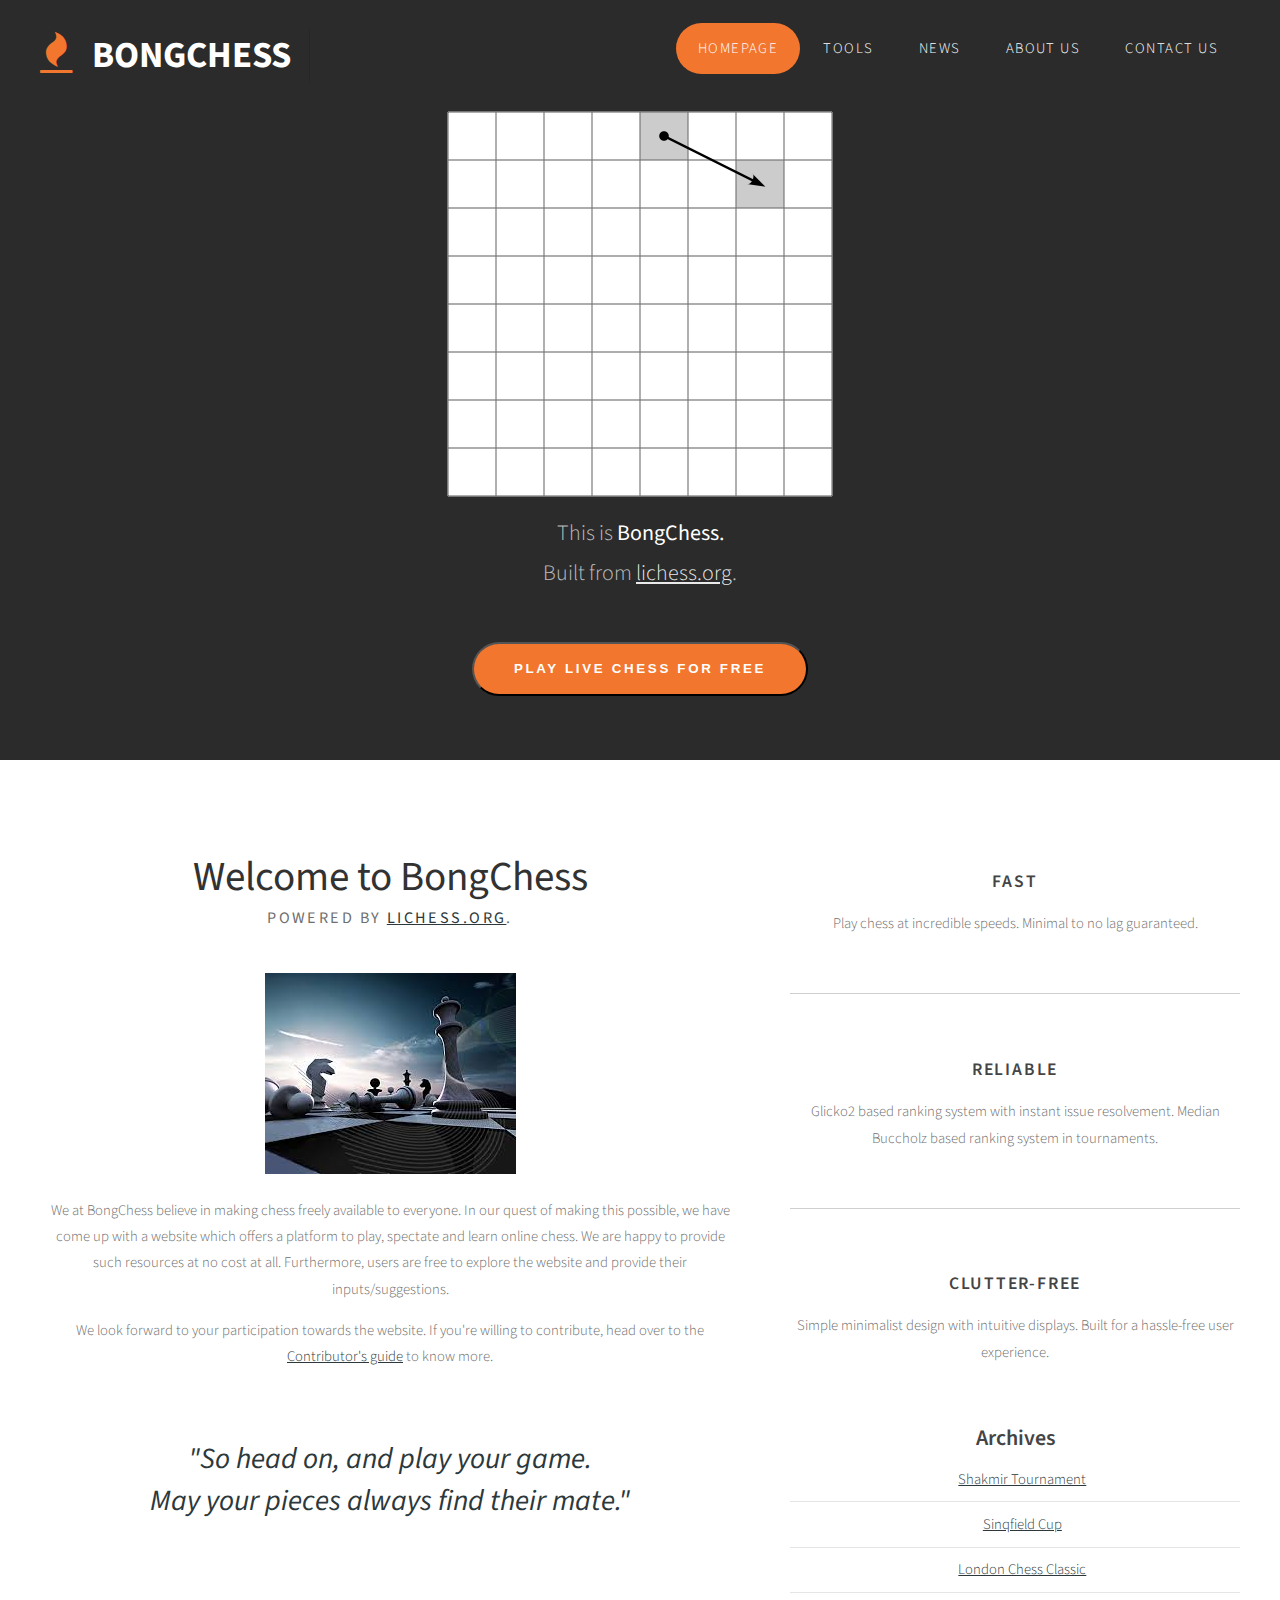
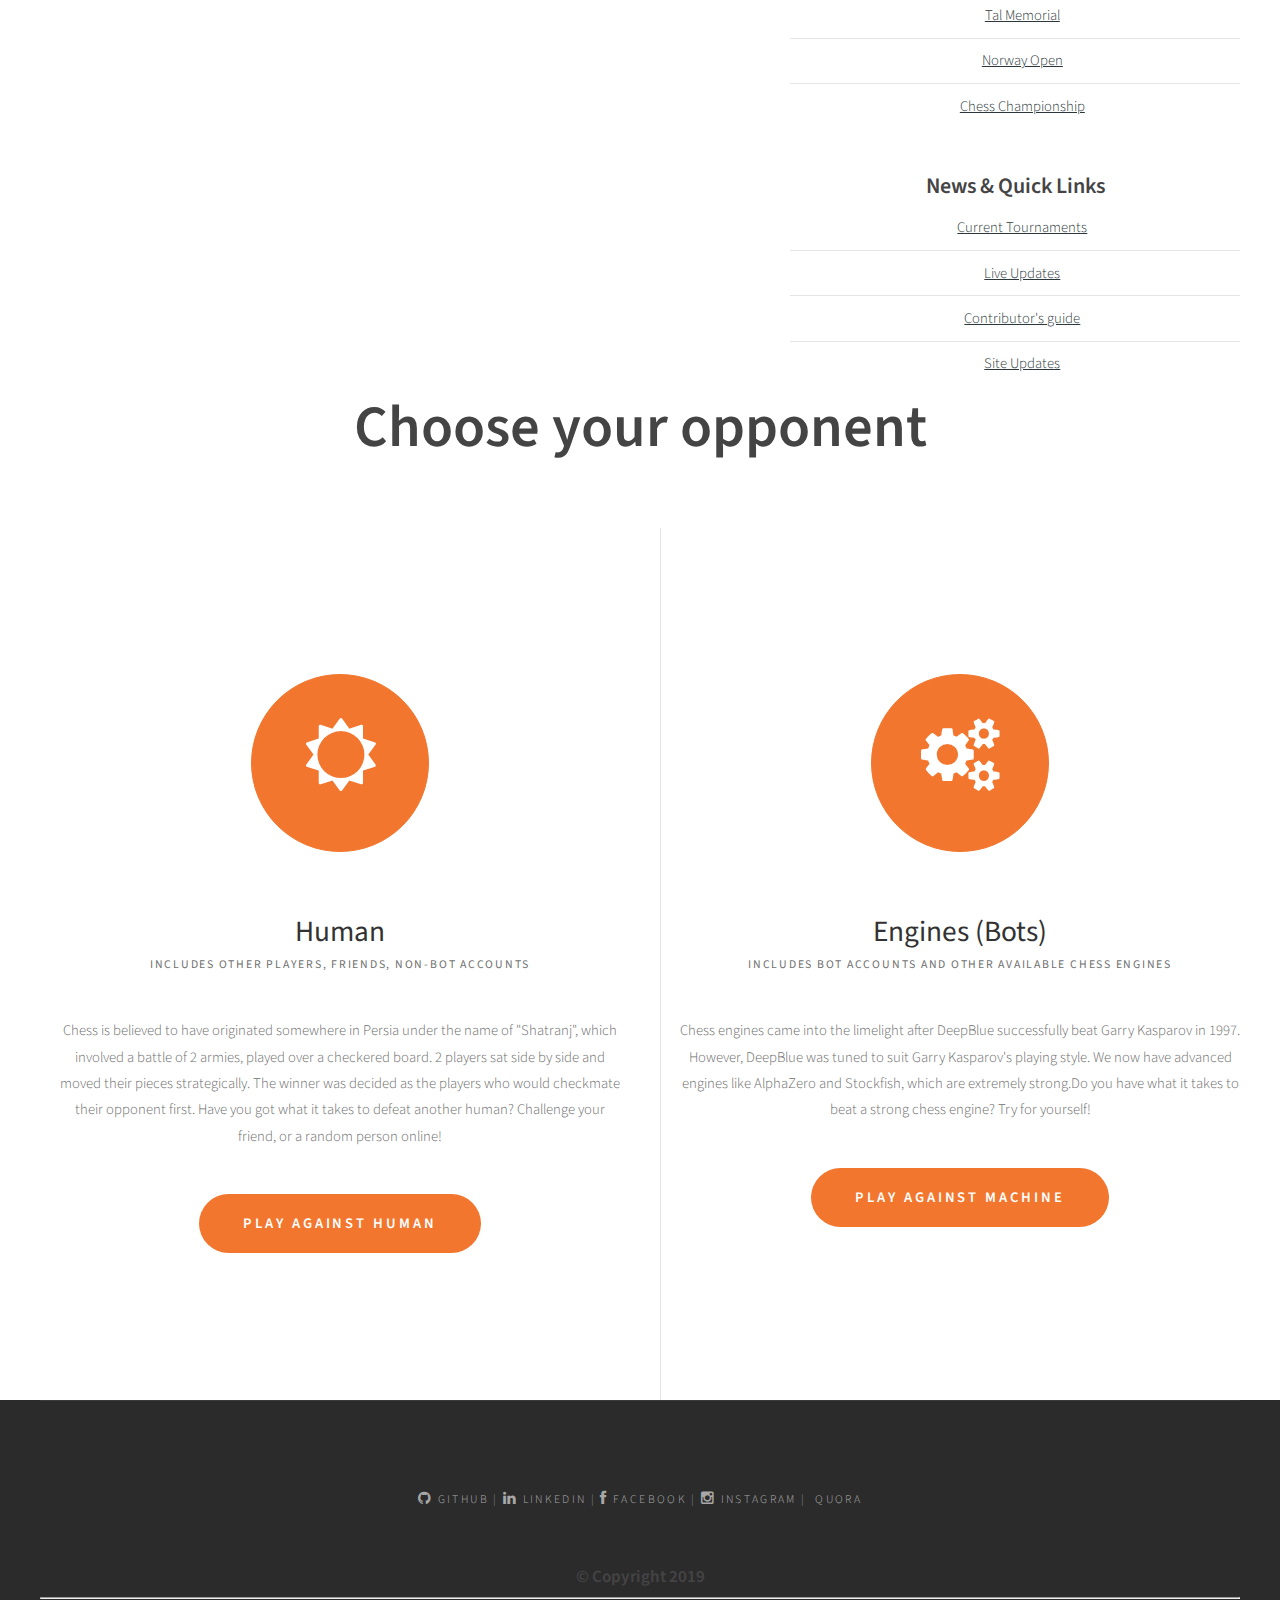
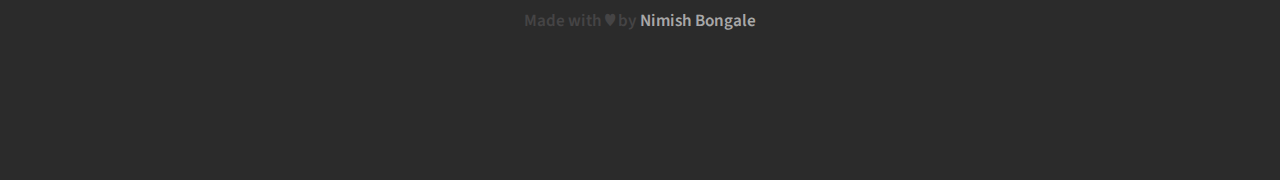
==== commit 77478f96: "Add files via upload" ====
--- a/index.html
+++ b/index.html
@@ -6,7 +6,6 @@
 <title>BongChess</title>
 <meta name="keywords" content="" />
 <meta name="description" content="" />
-<meta name="viewport" content="width=device-width, initial-scale=1.0">
 <link href="http://fonts.googleapis.com/css?family=Source+Sans+Pro:200,300,400,600,700,900" rel="stylesheet" />
 <link href="default.css" rel="stylesheet" type="text/css" media="all" />
 <link href="fonts.css" rel="stylesheet" type="text/css" media="all" />
@@ -30,7 +29,7 @@
 		</div>
 	</div>
 	<center>
-	<img class="img-src" src="images/knightstour.gif" alt="Not showing" style="max-width:100%" lazyload="on"></img>
+	<img class="img-src" src="images/knightstour.gif" alt="Not showing" lazyload="on"></img>
 	</center>
 </div>
 <div id="banner-wrapper">
@@ -40,12 +39,12 @@
 	</div>
 </div>
 <div id="wrapper">
-<div id="page" class="container2">
+<div id="page" class="container">
 		<div id="content">
 			<div class="title">
 				<h2>Welcome to BongChess</h2>
 				<span class="byline">Powered by <a href="https://www.lichess.org">lichess.org</a>.</span> </div>
-			<p><img class= "img-src" src="images/chessback.jpg" alt="Not showing" style="max-width: 100%" lazyload="on"/>
+			<p><img class= "img-src" src="images/chessback.jpg" alt="Not showing" lazyload="on"/>
 			</p>
 			<p>We at BongChess believe in making chess freely available to everyone. In our quest of making this possible, we have come up with a website which offers a platform to play, spectate and learn online chess. We are happy to provide such resources at no cost at all. Furthermore, users are free to explore the website and provide their inputs/suggestions.</p>
 			<p>We look forward to your participation towards the website. If you're willing to contribute, head over to the <a href="https://www.github.com/nimishbongale/BongChess">Contributor's guide</a> to know more.<br><br><br> <center><strong><a style="font-size:200%"><i>"So head on, and play your game.<br> May your pieces always find their mate."</strong></center></i></a></p>
--- a/default.css
+++ b/default.css
@@ -845,29 +845,3 @@
 	overflow: hidden;
 }
 
-@media only screen and (min-width: 200px) and (max-width: 600px)
-{
-	.container{
-		width: 600px;
-		padding-inline-end: 315px;
-	}
-
-	.container2{
-		width: 1000px;
-		padding-inline-start: 50px;
-	}
-	.extra2 .ebox2
-	{
-		width: 600px;
-		padding-left: 50px;
-		float: left;
-	}
-
-	.extra2 .ebox1
-	{
-		width: 600px;
-		padding-right: 50px;
-		float: left;
-	}
-}
-
